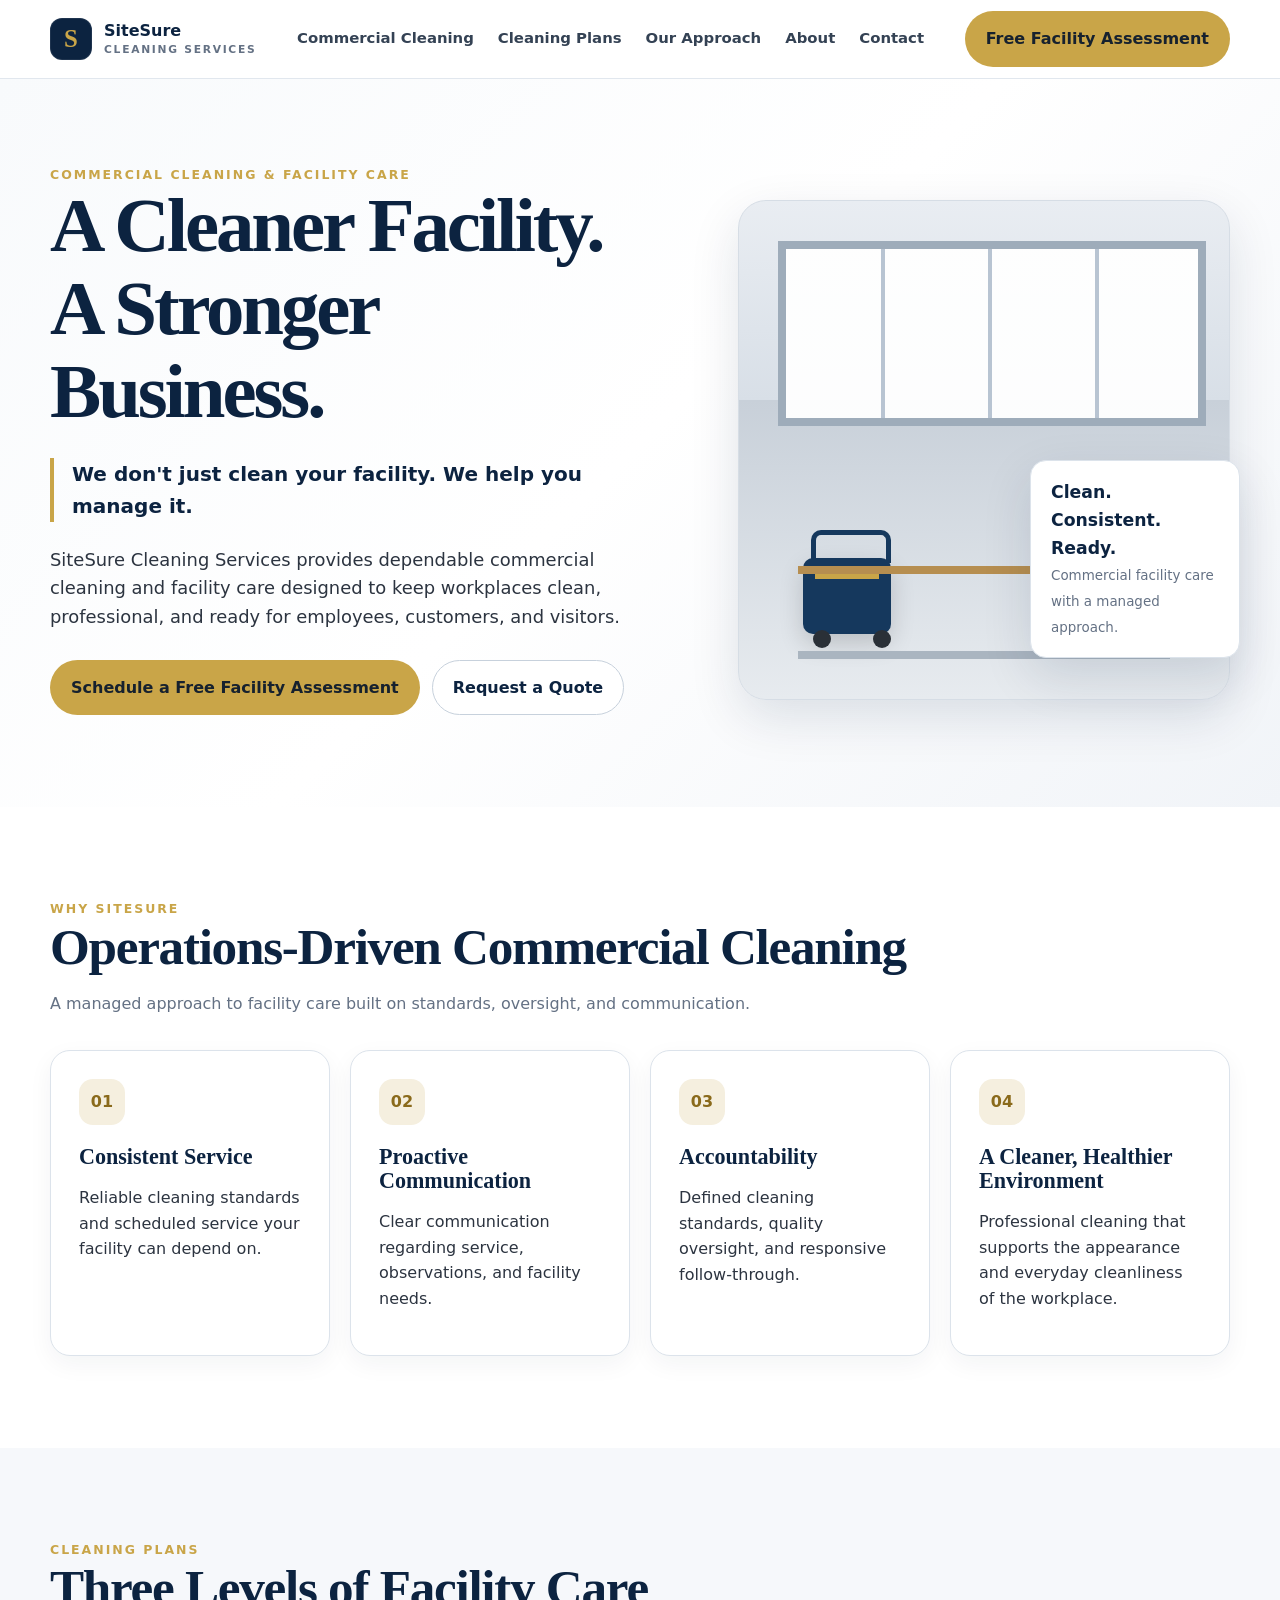
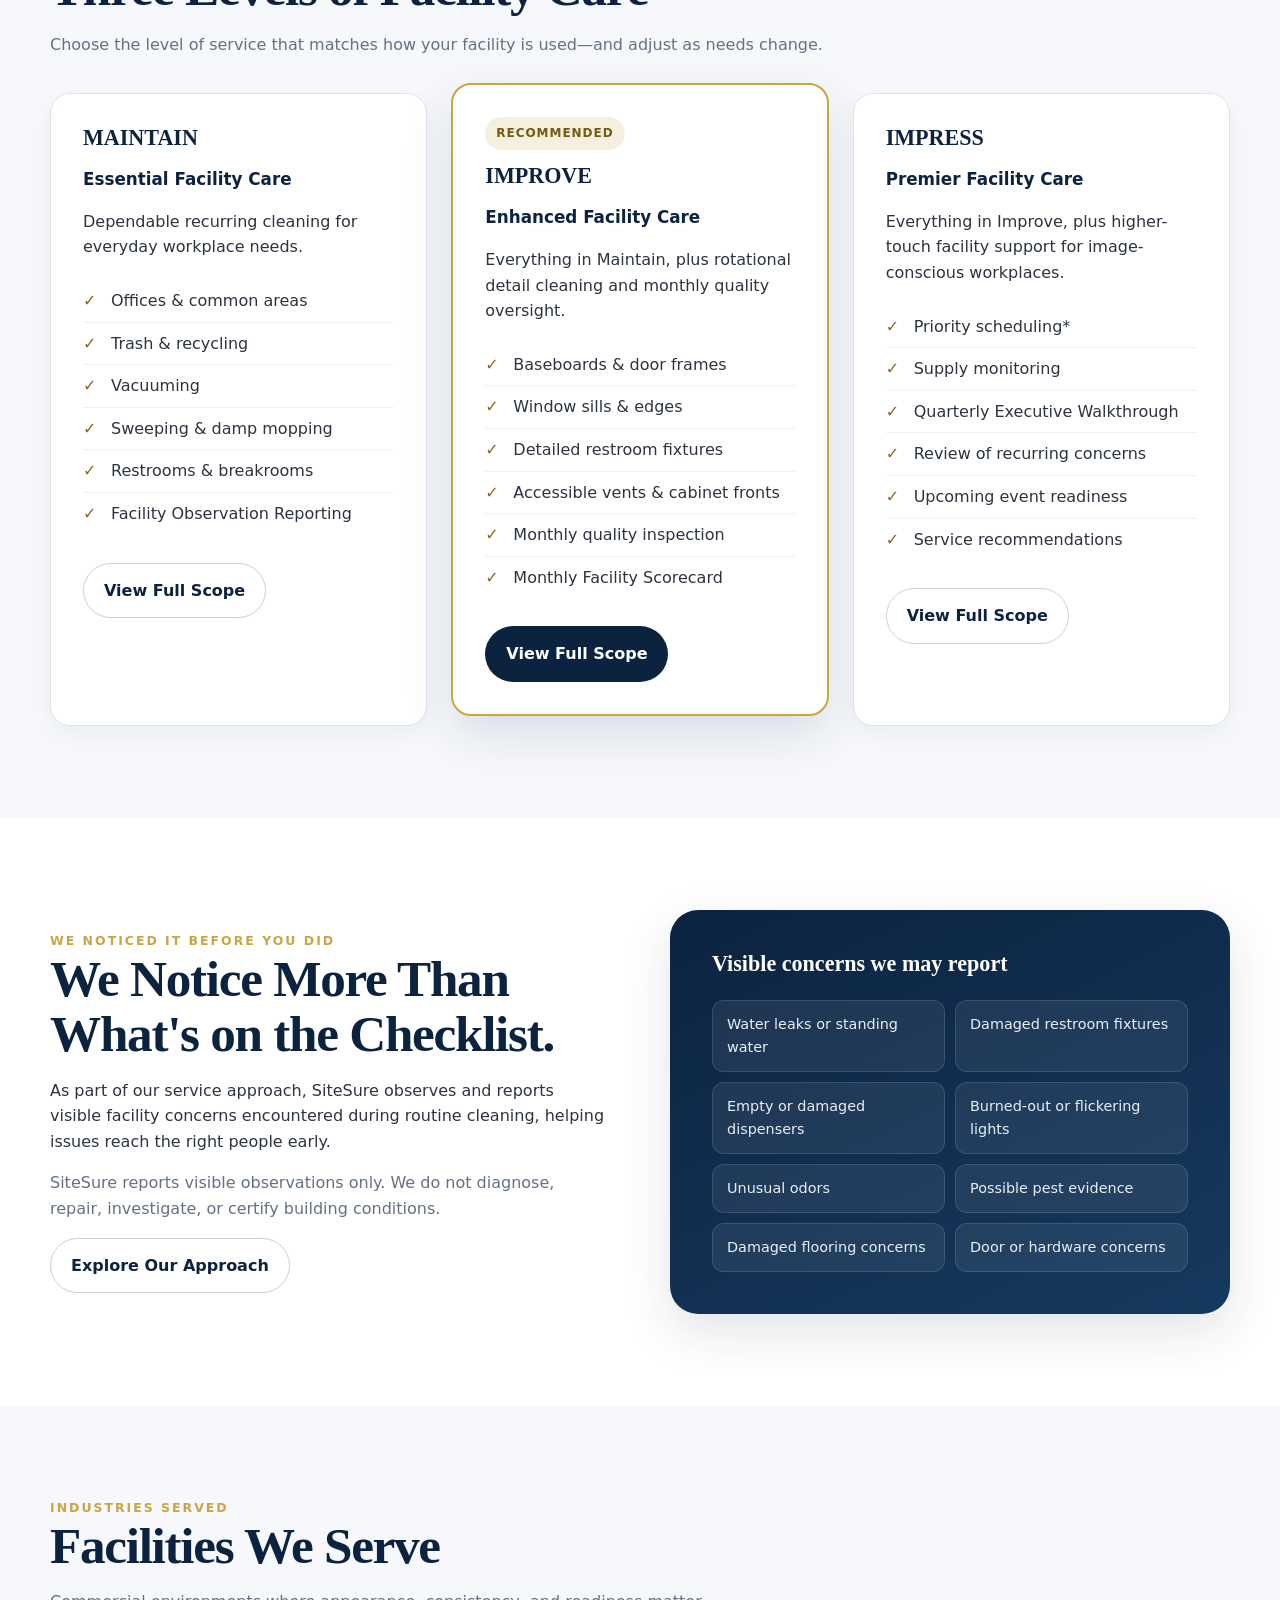
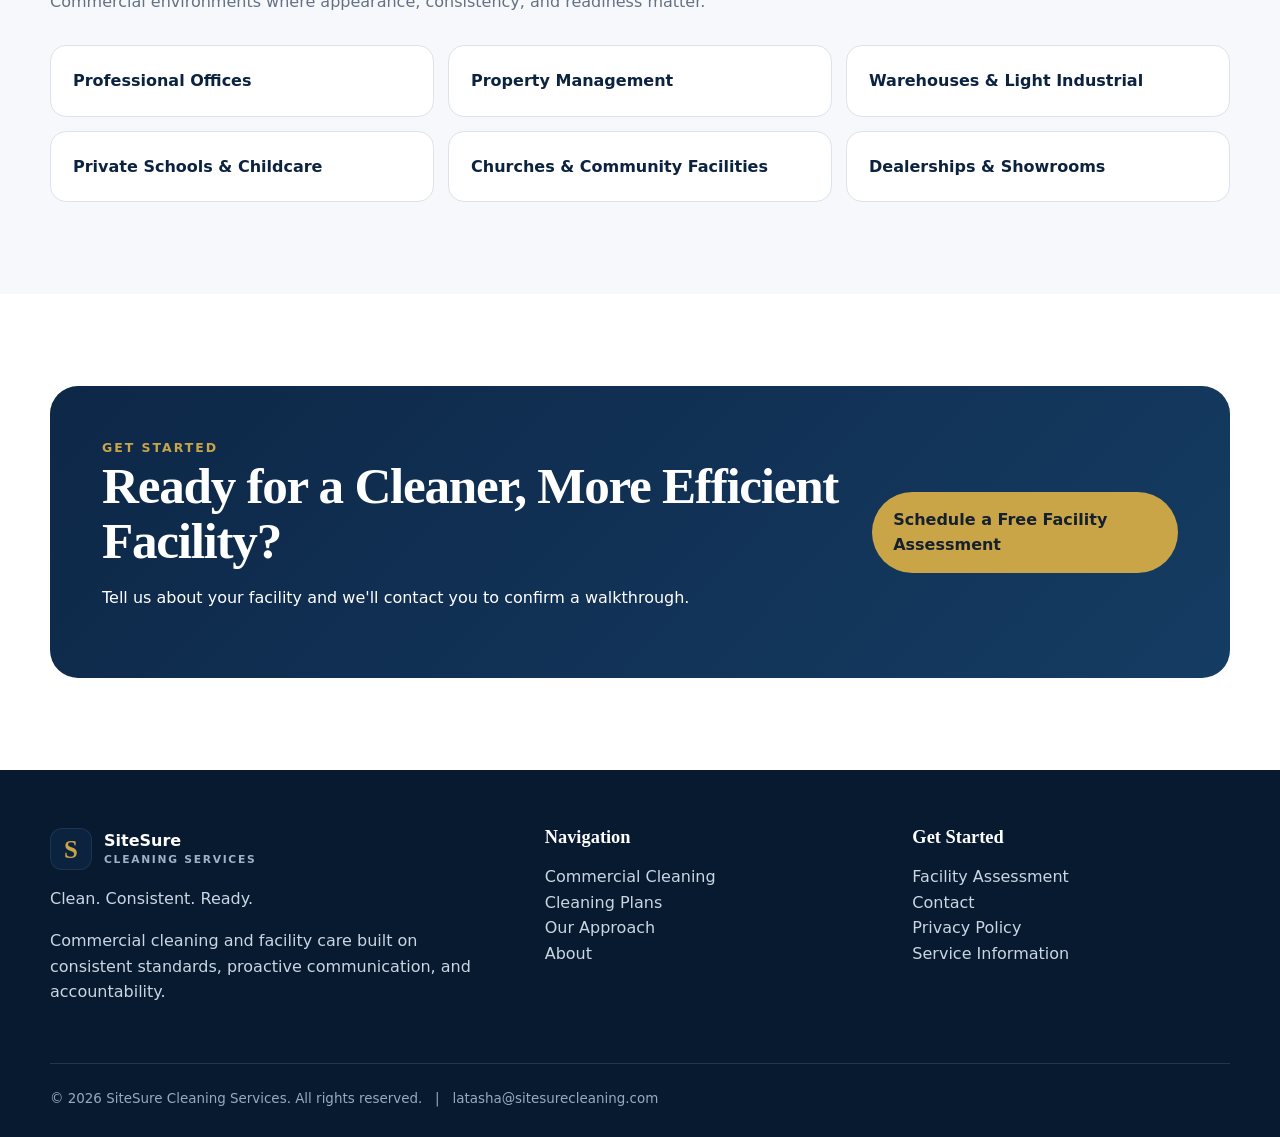
==== index.html @ b4db821f "Add files via upload" ====
<!doctype html><html lang="en"><head><meta charset="utf-8"><meta name="viewport" content="width=device-width,initial-scale=1"><title>SiteSure Cleaning Services | Commercial Cleaning & Facility Care</title><meta name="description" content="Professional commercial cleaning and facility care built on consistency, communication, accountability, and proactive observation."><link rel="stylesheet" href="assets/site.css"></head><body>
<header class="header"><div class="container nav"><a class="brand" href="index.html"><span class="brandmark">S</span><span class="brandtext">SiteSure<small>Cleaning Services</small></span></a><button class="mobile-toggle" aria-label="Open navigation" aria-expanded="false">☰</button><nav class="navlinks"><a href="commercial-cleaning.html">Commercial Cleaning</a><a href="cleaning-plans.html">Cleaning Plans</a><a href="our-approach.html">Our Approach</a><a href="about.html">About</a><a href="contact.html">Contact</a></nav><a class="btn primary" href="assessment.html">Free Facility Assessment</a></div></header>
<main><section class="hero"><div class="container"><div class="hero-copy"><div class="eyebrow">Commercial Cleaning & Facility Care</div><h1>A Cleaner Facility. A Stronger Business.</h1><div class="hero-quote">We don't just clean your facility. We help you manage it.</div><p>SiteSure Cleaning Services provides dependable commercial cleaning and facility care designed to keep workplaces clean, professional, and ready for employees, customers, and visitors.</p><div class="actions"><a class="btn primary" href="assessment.html">Schedule a Free Facility Assessment</a><a class="btn secondary" href="contact.html">Request a Quote</a></div></div><div class="hero-art" aria-label="Stylized modern commercial facility"><div class="office-card"><div class="clean-cart"><span class="body"></span><span class="wheel one"></span><span class="wheel two"></span></div><div class="plant"></div></div><div class="badge"><strong>Clean. Consistent. Ready.</strong><span>Commercial facility care with a managed approach.</span></div></div></div></section>
<section class="section"><div class="container"><div class="eyebrow">Why SiteSure</div><h2>Operations-Driven Commercial Cleaning</h2><p class="muted">A managed approach to facility care built on standards, oversight, and communication.</p><div class="grid-4" style="margin-top:34px"><div class="card"><div class="icon">01</div><h3>Consistent Service</h3><p>Reliable cleaning standards and scheduled service your facility can depend on.</p></div><div class="card"><div class="icon">02</div><h3>Proactive Communication</h3><p>Clear communication regarding service, observations, and facility needs.</p></div><div class="card"><div class="icon">03</div><h3>Accountability</h3><p>Defined cleaning standards, quality oversight, and responsive follow-through.</p></div><div class="card"><div class="icon">04</div><h3>A Cleaner, Healthier Environment</h3><p>Professional cleaning that supports the appearance and everyday cleanliness of the workplace.</p></div></div></div></section>
<section class="section soft"><div class="container"><div class="eyebrow">Cleaning Plans</div><h2>Three Levels of Facility Care</h2><p class="muted">Choose the level of service that matches how your facility is used—and adjust as needs change.</p><div class="grid-3" style="margin-top:36px"><div class="card plan"><h3>MAINTAIN</h3><div class="kicker">Essential Facility Care</div><p>Dependable recurring cleaning for everyday workplace needs.</p><ul><li>Offices & common areas</li><li>Trash & recycling</li><li>Vacuuming</li><li>Sweeping & damp mopping</li><li>Restrooms & breakrooms</li><li>Facility Observation Reporting</li></ul><div class="actions"><a class="btn secondary" href="cleaning-plans.html">View Full Scope</a></div></div><div class="card plan recommended"><span class="ribbon">Recommended</span><h3>IMPROVE</h3><div class="kicker">Enhanced Facility Care</div><p>Everything in Maintain, plus rotational detail cleaning and monthly quality oversight.</p><ul><li>Baseboards & door frames</li><li>Window sills & edges</li><li>Detailed restroom fixtures</li><li>Accessible vents & cabinet fronts</li><li>Monthly quality inspection</li><li>Monthly Facility Scorecard</li></ul><div class="actions"><a class="btn dark" href="cleaning-plans.html">View Full Scope</a></div></div><div class="card plan"><h3>IMPRESS</h3><div class="kicker">Premier Facility Care</div><p>Everything in Improve, plus higher-touch facility support for image-conscious workplaces.</p><ul><li>Priority scheduling*</li><li>Supply monitoring</li><li>Quarterly Executive Walkthrough</li><li>Review of recurring concerns</li><li>Upcoming event readiness</li><li>Service recommendations</li></ul><div class="actions"><a class="btn secondary" href="cleaning-plans.html">View Full Scope</a></div></div></div></div></section>
<section class="section"><div class="container split"><div><div class="eyebrow">We Noticed It Before You Did</div><h2>We Notice More Than What's on the Checklist.</h2><p>As part of our service approach, SiteSure observes and reports visible facility concerns encountered during routine cleaning, helping issues reach the right people early.</p><p class="muted">SiteSure reports visible observations only. We do not diagnose, repair, investigate, or certify building conditions.</p><a class="btn secondary" href="our-approach.html">Explore Our Approach</a></div><div class="notice-panel"><h3>Visible concerns we may report</h3><div class="notice-list"><div class="notice-item">Water leaks or standing water</div><div class="notice-item">Damaged restroom fixtures</div><div class="notice-item">Empty or damaged dispensers</div><div class="notice-item">Burned-out or flickering lights</div><div class="notice-item">Unusual odors</div><div class="notice-item">Possible pest evidence</div><div class="notice-item">Damaged flooring concerns</div><div class="notice-item">Door or hardware concerns</div></div></div></div></section>
<section class="section soft"><div class="container"><div class="eyebrow">Industries Served</div><h2>Facilities We Serve</h2><p class="muted">Commercial environments where appearance, consistency, and readiness matter.</p><div class="industries" style="margin-top:30px"><div class="industry">Professional Offices</div><div class="industry">Property Management</div><div class="industry">Warehouses & Light Industrial</div><div class="industry">Private Schools & Childcare</div><div class="industry">Churches & Community Facilities</div><div class="industry">Dealerships & Showrooms</div></div></div></section>
<section class="section"><div class="container"><div class="cta"><div><div class="eyebrow">Get Started</div><h2>Ready for a Cleaner, More Efficient Facility?</h2><p>Tell us about your facility and we'll contact you to confirm a walkthrough.</p></div><a class="btn primary" href="assessment.html">Schedule a Free Facility Assessment</a></div></div></section></main>
<footer class="footer"><div class="container"><div class="footer-grid"><div><a class="brand" href="index.html"><span class="brandmark">S</span><span class="brandtext" style="color:white">SiteSure<small style="color:#9fb1c5">Cleaning Services</small></span></a><p>Clean. Consistent. Ready.</p><p>Commercial cleaning and facility care built on consistent standards, proactive communication, and accountability.</p></div><div><h3>Navigation</h3><p><a href="commercial-cleaning.html">Commercial Cleaning</a><br><a href="cleaning-plans.html">Cleaning Plans</a><br><a href="our-approach.html">Our Approach</a><br><a href="about.html">About</a></p></div><div><h3>Get Started</h3><p><a href="assessment.html">Facility Assessment</a><br><a href="contact.html">Contact</a><br><a href="privacy.html">Privacy Policy</a><br><a href="terms.html">Service Information</a></p></div></div><div class="footer-bottom">© 2026 SiteSure Cleaning Services. All rights reserved. &nbsp; | &nbsp; latasha@sitesurecleaning.com</div></div></footer><script src="assets/site.js"></script></body></html>
---- assets/site.css ----
:root {
  --navy:#0c2340;
  --navy-2:#15385d;
  --charcoal:#2c3440;
  --slate:#647184;
  --gold:#c9a548;
  --gold-soft:#f5efdf;
  --cloud:#f6f8fb;
  --white:#fff;
  --border:#dce3eb;
  --shadow:0 18px 50px rgba(12,35,64,.12);
  --radius:20px;
}
*{box-sizing:border-box}html{scroll-behavior:smooth}body{margin:0;font-family:Inter,ui-sans-serif,system-ui,-apple-system,BlinkMacSystemFont,"Segoe UI",sans-serif;color:var(--charcoal);background:var(--white);line-height:1.6}a{color:inherit;text-decoration:none}img,svg{max-width:100%}button,input,select,textarea{font:inherit}.container{width:min(1180px,calc(100% - 40px));margin:auto}.eyebrow{font-size:.78rem;font-weight:800;letter-spacing:.16em;text-transform:uppercase;color:var(--gold)}h1,h2,h3{font-family:Georgia,"Times New Roman",serif;color:var(--navy);line-height:1.08;margin:0 0 16px}h1{font-size:clamp(2.7rem,6vw,5.4rem);letter-spacing:-.04em}h2{font-size:clamp(2rem,4vw,3.25rem);letter-spacing:-.025em}h3{font-size:1.38rem}.muted{color:var(--slate)}.section{padding:92px 0}.section.soft{background:var(--cloud)}.section.dark{background:var(--navy);color:#eaf0f6}.section.dark h2,.section.dark h3{color:white}.btn{display:inline-flex;align-items:center;justify-content:center;gap:10px;padding:14px 20px;border-radius:999px;font-weight:800;border:1px solid transparent;transition:.2s ease;cursor:pointer}.btn.primary{background:var(--gold);color:#16212e}.btn.primary:hover{transform:translateY(-2px);box-shadow:0 10px 22px rgba(201,165,72,.25)}.btn.secondary{border-color:#c7d1dc;background:white;color:var(--navy)}.btn.secondary:hover{border-color:var(--navy)}.btn.dark{background:var(--navy);color:white}.header{position:sticky;top:0;z-index:50;background:rgba(255,255,255,.96);backdrop-filter:blur(12px);border-bottom:1px solid rgba(220,227,235,.85)}.nav{height:78px;display:flex;align-items:center;justify-content:space-between;gap:20px}.brand{display:flex;align-items:center;gap:12px;font-weight:900;color:var(--navy)}.brandmark{width:42px;height:42px;border-radius:12px;background:var(--navy);display:grid;place-items:center;color:var(--gold);font-family:Georgia,serif;font-size:1.55rem;box-shadow:inset 0 0 0 1px rgba(255,255,255,.08)}.brandtext{line-height:1.05}.brandtext small{display:block;font-size:.67rem;text-transform:uppercase;letter-spacing:.16em;color:var(--slate);margin-top:4px}.navlinks{display:flex;align-items:center;gap:24px;font-size:.93rem;font-weight:700;color:#344254}.navlinks a:hover{color:var(--navy)}.mobile-toggle{display:none;border:0;background:transparent;font-size:1.5rem;color:var(--navy)}
.hero{position:relative;overflow:hidden;background:linear-gradient(135deg,#f8fafc 0%,#fff 50%,#f1f4f8 100%)}.hero .container{display:grid;grid-template-columns:1.05fr .95fr;gap:60px;align-items:center;padding-top:86px;padding-bottom:92px}.hero-copy p{font-size:1.12rem;max-width:690px}.hero-quote{font-size:1.25rem;font-weight:800;color:var(--navy);border-left:4px solid var(--gold);padding-left:18px;margin:24px 0}.actions{display:flex;gap:12px;flex-wrap:wrap;margin-top:28px}.hero-art{position:relative;min-height:520px}.office-card{position:absolute;inset:20px 0 0 40px;border-radius:28px;background:linear-gradient(180deg,#e9edf2 0,#d8dfe7 40%,#c8d0d9 40%,#e7ebef 100%);overflow:hidden;box-shadow:var(--shadow);border:1px solid #d6dde5}.office-card:before{content:"";position:absolute;left:8%;top:8%;width:84%;height:34%;background:linear-gradient(90deg,rgba(255,255,255,.95) 0 23%,#b8c4d2 23% 24%,rgba(255,255,255,.95) 24% 49%,#b8c4d2 49% 50%,rgba(255,255,255,.95) 50% 75%,#b8c4d2 75% 76%,rgba(255,255,255,.95) 76% 100%);border:8px solid #9eacba}.office-card:after{content:"";position:absolute;left:12%;bottom:8%;width:76%;height:8px;background:#aab5c0;box-shadow:0 -85px 0 #b68e50}.plant{position:absolute;right:10%;bottom:11%;width:62px;height:120px}.plant:before{content:"";position:absolute;bottom:0;left:14px;width:38px;height:42px;background:#7d8792;border-radius:4px 4px 14px 14px}.plant:after{content:"";position:absolute;bottom:35px;left:10px;width:48px;height:72px;background:radial-gradient(ellipse at 50% 70%,#486354 0 18%,transparent 20%),radial-gradient(ellipse at 10% 45%,#496c57 0 20%,transparent 21%),radial-gradient(ellipse at 88% 40%,#446453 0 21%,transparent 22%),radial-gradient(ellipse at 45% 15%,#52745e 0 22%,transparent 23%)}.clean-cart{position:absolute;left:13%;bottom:9%;width:94px;height:128px}.clean-cart .body{position:absolute;bottom:20px;width:88px;height:76px;border-radius:10px;background:var(--navy-2);box-shadow:0 10px 25px rgba(0,0,0,.16)}.clean-cart .body:before{content:"";position:absolute;top:-28px;left:8px;width:70px;height:28px;border:5px solid var(--navy-2);border-bottom:0;border-radius:10px 10px 0 0}.clean-cart .body:after{content:"";position:absolute;left:12px;top:14px;width:64px;height:7px;background:var(--gold)}.clean-cart .wheel{position:absolute;bottom:6px;width:18px;height:18px;border-radius:50%;background:#2a3037}.clean-cart .wheel.one{left:10px}.clean-cart .wheel.two{right:6px}.badge{position:absolute;right:-10px;bottom:42px;background:white;padding:18px 20px;border-radius:16px;box-shadow:var(--shadow);border:1px solid var(--border);max-width:210px}.badge strong{display:block;color:var(--navy);font-size:1.08rem}.badge span{font-size:.84rem;color:var(--slate)}
.grid-4{display:grid;grid-template-columns:repeat(4,1fr);gap:20px}.grid-3{display:grid;grid-template-columns:repeat(3,1fr);gap:24px}.card{background:white;border:1px solid var(--border);border-radius:var(--radius);padding:28px;box-shadow:0 8px 24px rgba(12,35,64,.05)}.icon{width:46px;height:46px;border-radius:14px;background:var(--gold-soft);display:grid;place-items:center;color:#8a6a1b;font-weight:900;margin-bottom:20px}.plan{position:relative;padding:32px}.plan.recommended{border:2px solid var(--gold);transform:translateY(-10px);box-shadow:var(--shadow)}.ribbon{display:inline-flex;background:var(--gold-soft);color:#755914;border-radius:999px;padding:7px 11px;font-size:.75rem;font-weight:900;letter-spacing:.08em;text-transform:uppercase;margin-bottom:14px}.plan ul,.checklist{padding:0;margin:20px 0 0;list-style:none}.plan li,.checklist li{padding:8px 0 8px 28px;position:relative;border-bottom:1px solid #edf1f5}.plan li:last-child,.checklist li:last-child{border-bottom:0}.plan li:before,.checklist li:before{content:"✓";position:absolute;left:0;color:#8a6a1b;font-weight:900}.split{display:grid;grid-template-columns:1fr 1fr;gap:60px;align-items:center}.notice-panel{background:linear-gradient(155deg,var(--navy),#16395f);border-radius:28px;padding:42px;color:#e9eff6;box-shadow:var(--shadow)}.notice-panel h3{color:white}.notice-list{display:grid;grid-template-columns:1fr 1fr;gap:10px;margin-top:24px}.notice-item{padding:12px 14px;background:rgba(255,255,255,.07);border:1px solid rgba(255,255,255,.12);border-radius:12px;font-size:.9rem}.industries{display:grid;grid-template-columns:repeat(3,1fr);gap:14px}.industry{padding:22px;border:1px solid var(--border);border-radius:16px;background:white;font-weight:800;color:var(--navy)}.cta{border-radius:28px;background:linear-gradient(135deg,#0d2747,#153c63);padding:52px;color:white;display:flex;align-items:center;justify-content:space-between;gap:24px}.cta h2{color:white;margin-bottom:8px}.page-hero{padding:86px 0 64px;background:linear-gradient(135deg,#f7f9fc,#fff)}.page-hero p{font-size:1.08rem;max-width:760px}.form-wrap{display:grid;grid-template-columns:.75fr 1.25fr;gap:36px;align-items:start}.form-card{background:white;border:1px solid var(--border);border-radius:24px;padding:32px;box-shadow:var(--shadow)}.form-grid{display:grid;grid-template-columns:1fr 1fr;gap:18px}.field{display:flex;flex-direction:column;gap:7px}.field.full{grid-column:1/-1}.field label{font-size:.86rem;font-weight:800;color:var(--navy)}.field input,.field select,.field textarea{width:100%;border:1px solid #cbd5df;background:white;border-radius:11px;padding:12px 13px;outline:none}.field input:focus,.field select:focus,.field textarea:focus{border-color:var(--navy);box-shadow:0 0 0 3px rgba(12,35,64,.08)}.field textarea{min-height:120px;resize:vertical}.consent{display:flex;align-items:flex-start;gap:10px;font-size:.88rem;color:var(--slate);margin-top:4px}.consent input{margin-top:5px}.form-status{display:none;margin-top:18px;padding:16px;border-radius:12px}.form-status.success{display:block;background:#eef8f2;border:1px solid #b9dfc7;color:#28553a}.form-status.error{display:block;background:#fff3f3;border:1px solid #efc1c1;color:#7a2f2f}.info-stack{display:grid;gap:18px}.info-box{padding:24px;border-radius:18px;background:var(--cloud);border:1px solid var(--border)}.steps{counter-reset:step;display:grid;gap:14px}.step{position:relative;padding:22px 22px 22px 70px;border:1px solid var(--border);border-radius:16px;background:white}.step:before{counter-increment:step;content:counter(step);position:absolute;left:20px;top:20px;width:34px;height:34px;border-radius:50%;display:grid;place-items:center;background:var(--gold-soft);color:#795c16;font-weight:900}.footer{background:#071a30;color:#cbd6e2;padding:58px 0 28px}.footer h3{color:white;font-size:1.15rem}.footer-grid{display:grid;grid-template-columns:1.4fr 1fr 1fr;gap:50px}.footer a{color:#cbd6e2}.footer a:hover{color:white}.footer-bottom{margin-top:42px;padding-top:24px;border-top:1px solid rgba(255,255,255,.12);font-size:.84rem;color:#98aabc}.legal{max-width:860px}.legal h2{font-size:1.5rem;margin-top:34px}.legal p,.legal li{color:#505d6c}.kicker{font-size:1.05rem;font-weight:800;color:var(--navy)}
@media(max-width:980px){.navlinks{position:absolute;top:78px;left:0;right:0;background:white;display:none;flex-direction:column;align-items:flex-start;padding:22px 24px;border-bottom:1px solid var(--border)}.navlinks.open{display:flex}.mobile-toggle{display:block}.nav .btn.primary{display:none}.hero .container,.split,.form-wrap{grid-template-columns:1fr}.hero-art{min-height:440px}.office-card{inset:10px 30px 0}.grid-4{grid-template-columns:repeat(2,1fr)}.grid-3{grid-template-columns:1fr}.plan.recommended{transform:none}.industries{grid-template-columns:repeat(2,1fr)}.footer-grid{grid-template-columns:1fr 1fr}.footer-grid>div:first-child{grid-column:1/-1}}
@media(max-width:640px){.container{width:min(100% - 28px,1180px)}.section{padding:68px 0}.hero .container{padding-top:58px;padding-bottom:64px}.hero-art{min-height:350px}.office-card{inset:0}.badge{right:8px;bottom:18px}.grid-4{grid-template-columns:1fr}.industries{grid-template-columns:1fr}.notice-list{grid-template-columns:1fr}.cta{padding:34px;align-items:flex-start;flex-direction:column}.form-grid{grid-template-columns:1fr}.field.full{grid-column:auto}.footer-grid{grid-template-columns:1fr}.footer-grid>div:first-child{grid-column:auto}.nav{height:70px}.navlinks{top:70px}.brandtext{font-size:.92rem}}
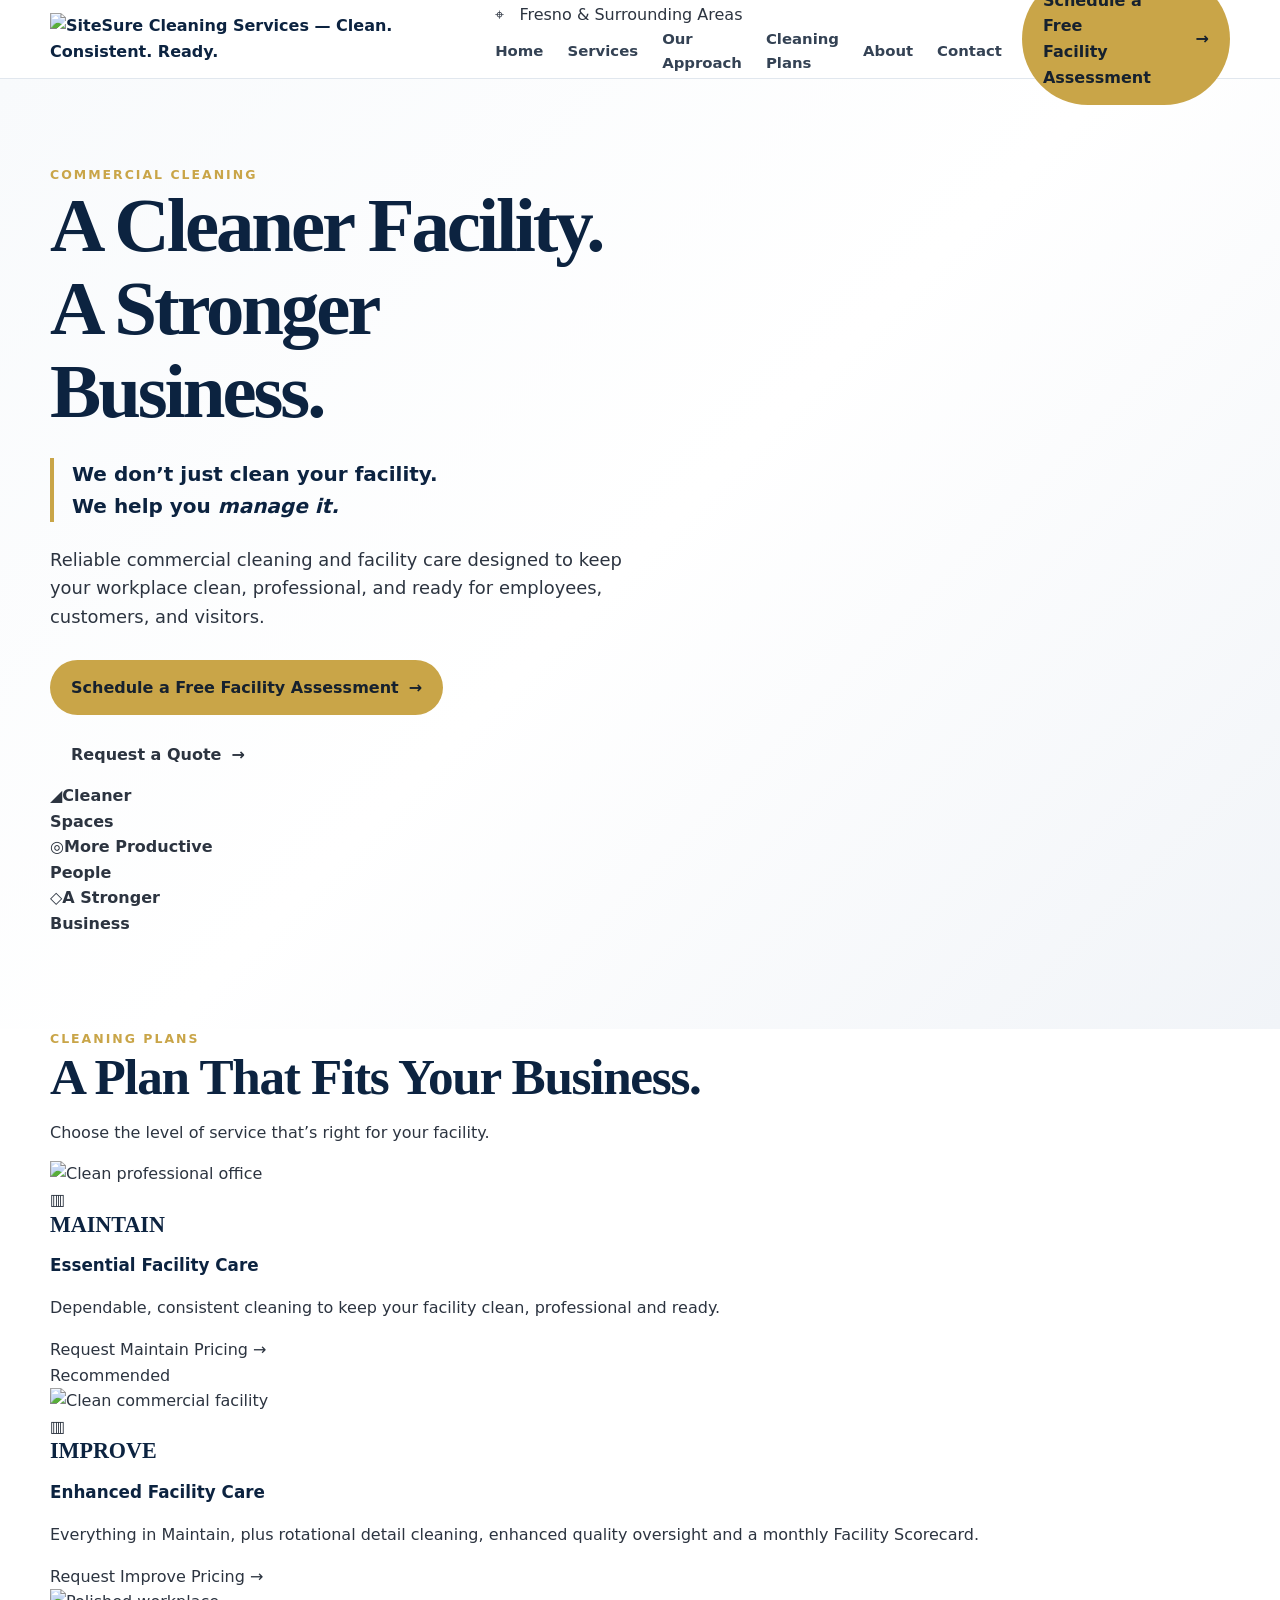
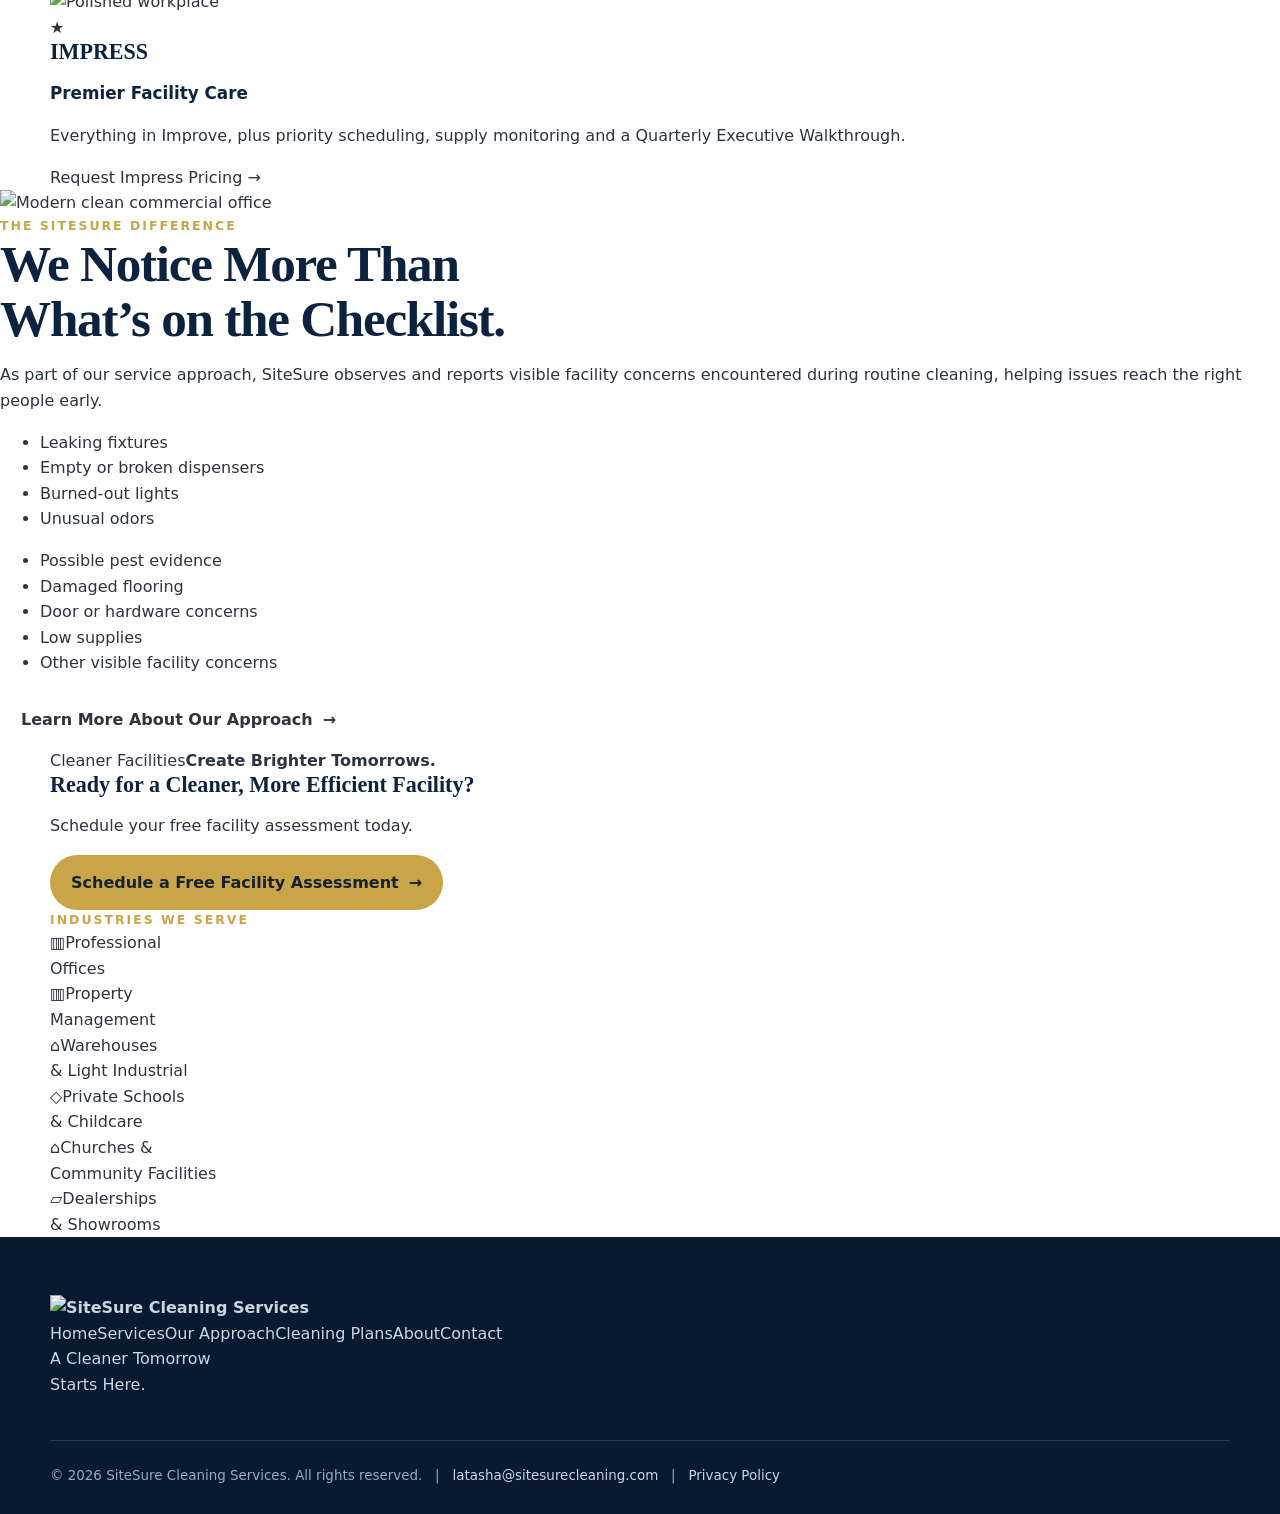
==== commit 1e05fc69: "Add files via upload" ====
--- a/index.html
+++ b/index.html
@@ -1,9 +1,12 @@
-<!doctype html><html lang="en"><head><meta charset="utf-8"><meta name="viewport" content="width=device-width,initial-scale=1"><title>SiteSure Cleaning Services | Commercial Cleaning & Facility Care</title><meta name="description" content="Professional commercial cleaning and facility care built on consistency, communication, accountability, and proactive observation."><link rel="stylesheet" href="assets/site.css"></head><body>
-<header class="header"><div class="container nav"><a class="brand" href="index.html"><span class="brandmark">S</span><span class="brandtext">SiteSure<small>Cleaning Services</small></span></a><button class="mobile-toggle" aria-label="Open navigation" aria-expanded="false">☰</button><nav class="navlinks"><a href="commercial-cleaning.html">Commercial Cleaning</a><a href="cleaning-plans.html">Cleaning Plans</a><a href="our-approach.html">Our Approach</a><a href="about.html">About</a><a href="contact.html">Contact</a></nav><a class="btn primary" href="assessment.html">Free Facility Assessment</a></div></header>
-<main><section class="hero"><div class="container"><div class="hero-copy"><div class="eyebrow">Commercial Cleaning & Facility Care</div><h1>A Cleaner Facility. A Stronger Business.</h1><div class="hero-quote">We don't just clean your facility. We help you manage it.</div><p>SiteSure Cleaning Services provides dependable commercial cleaning and facility care designed to keep workplaces clean, professional, and ready for employees, customers, and visitors.</p><div class="actions"><a class="btn primary" href="assessment.html">Schedule a Free Facility Assessment</a><a class="btn secondary" href="contact.html">Request a Quote</a></div></div><div class="hero-art" aria-label="Stylized modern commercial facility"><div class="office-card"><div class="clean-cart"><span class="body"></span><span class="wheel one"></span><span class="wheel two"></span></div><div class="plant"></div></div><div class="badge"><strong>Clean. Consistent. Ready.</strong><span>Commercial facility care with a managed approach.</span></div></div></div></section>
-<section class="section"><div class="container"><div class="eyebrow">Why SiteSure</div><h2>Operations-Driven Commercial Cleaning</h2><p class="muted">A managed approach to facility care built on standards, oversight, and communication.</p><div class="grid-4" style="margin-top:34px"><div class="card"><div class="icon">01</div><h3>Consistent Service</h3><p>Reliable cleaning standards and scheduled service your facility can depend on.</p></div><div class="card"><div class="icon">02</div><h3>Proactive Communication</h3><p>Clear communication regarding service, observations, and facility needs.</p></div><div class="card"><div class="icon">03</div><h3>Accountability</h3><p>Defined cleaning standards, quality oversight, and responsive follow-through.</p></div><div class="card"><div class="icon">04</div><h3>A Cleaner, Healthier Environment</h3><p>Professional cleaning that supports the appearance and everyday cleanliness of the workplace.</p></div></div></div></section>
-<section class="section soft"><div class="container"><div class="eyebrow">Cleaning Plans</div><h2>Three Levels of Facility Care</h2><p class="muted">Choose the level of service that matches how your facility is used—and adjust as needs change.</p><div class="grid-3" style="margin-top:36px"><div class="card plan"><h3>MAINTAIN</h3><div class="kicker">Essential Facility Care</div><p>Dependable recurring cleaning for everyday workplace needs.</p><ul><li>Offices & common areas</li><li>Trash & recycling</li><li>Vacuuming</li><li>Sweeping & damp mopping</li><li>Restrooms & breakrooms</li><li>Facility Observation Reporting</li></ul><div class="actions"><a class="btn secondary" href="cleaning-plans.html">View Full Scope</a></div></div><div class="card plan recommended"><span class="ribbon">Recommended</span><h3>IMPROVE</h3><div class="kicker">Enhanced Facility Care</div><p>Everything in Maintain, plus rotational detail cleaning and monthly quality oversight.</p><ul><li>Baseboards & door frames</li><li>Window sills & edges</li><li>Detailed restroom fixtures</li><li>Accessible vents & cabinet fronts</li><li>Monthly quality inspection</li><li>Monthly Facility Scorecard</li></ul><div class="actions"><a class="btn dark" href="cleaning-plans.html">View Full Scope</a></div></div><div class="card plan"><h3>IMPRESS</h3><div class="kicker">Premier Facility Care</div><p>Everything in Improve, plus higher-touch facility support for image-conscious workplaces.</p><ul><li>Priority scheduling*</li><li>Supply monitoring</li><li>Quarterly Executive Walkthrough</li><li>Review of recurring concerns</li><li>Upcoming event readiness</li><li>Service recommendations</li></ul><div class="actions"><a class="btn secondary" href="cleaning-plans.html">View Full Scope</a></div></div></div></div></section>
-<section class="section"><div class="container split"><div><div class="eyebrow">We Noticed It Before You Did</div><h2>We Notice More Than What's on the Checklist.</h2><p>As part of our service approach, SiteSure observes and reports visible facility concerns encountered during routine cleaning, helping issues reach the right people early.</p><p class="muted">SiteSure reports visible observations only. We do not diagnose, repair, investigate, or certify building conditions.</p><a class="btn secondary" href="our-approach.html">Explore Our Approach</a></div><div class="notice-panel"><h3>Visible concerns we may report</h3><div class="notice-list"><div class="notice-item">Water leaks or standing water</div><div class="notice-item">Damaged restroom fixtures</div><div class="notice-item">Empty or damaged dispensers</div><div class="notice-item">Burned-out or flickering lights</div><div class="notice-item">Unusual odors</div><div class="notice-item">Possible pest evidence</div><div class="notice-item">Damaged flooring concerns</div><div class="notice-item">Door or hardware concerns</div></div></div></div></section>
-<section class="section soft"><div class="container"><div class="eyebrow">Industries Served</div><h2>Facilities We Serve</h2><p class="muted">Commercial environments where appearance, consistency, and readiness matter.</p><div class="industries" style="margin-top:30px"><div class="industry">Professional Offices</div><div class="industry">Property Management</div><div class="industry">Warehouses & Light Industrial</div><div class="industry">Private Schools & Childcare</div><div class="industry">Churches & Community Facilities</div><div class="industry">Dealerships & Showrooms</div></div></div></section>
-<section class="section"><div class="container"><div class="cta"><div><div class="eyebrow">Get Started</div><h2>Ready for a Cleaner, More Efficient Facility?</h2><p>Tell us about your facility and we'll contact you to confirm a walkthrough.</p></div><a class="btn primary" href="assessment.html">Schedule a Free Facility Assessment</a></div></div></section></main>
-<footer class="footer"><div class="container"><div class="footer-grid"><div><a class="brand" href="index.html"><span class="brandmark">S</span><span class="brandtext" style="color:white">SiteSure<small style="color:#9fb1c5">Cleaning Services</small></span></a><p>Clean. Consistent. Ready.</p><p>Commercial cleaning and facility care built on consistent standards, proactive communication, and accountability.</p></div><div><h3>Navigation</h3><p><a href="commercial-cleaning.html">Commercial Cleaning</a><br><a href="cleaning-plans.html">Cleaning Plans</a><br><a href="our-approach.html">Our Approach</a><br><a href="about.html">About</a></p></div><div><h3>Get Started</h3><p><a href="assessment.html">Facility Assessment</a><br><a href="contact.html">Contact</a><br><a href="privacy.html">Privacy Policy</a><br><a href="terms.html">Service Information</a></p></div></div><div class="footer-bottom">© 2026 SiteSure Cleaning Services. All rights reserved. &nbsp; | &nbsp; latasha@sitesurecleaning.com</div></div></footer><script src="assets/site.js"></script></body></html>
+<!doctype html>
+<html lang="en"><head><meta charset="utf-8"><meta name="viewport" content="width=device-width,initial-scale=1"><title>SiteSure Cleaning Services | Commercial Cleaning & Facility Care</title><meta name="description" content="Professional commercial cleaning and facility care built on consistency, communication, accountability, and proactive observation."><link rel="stylesheet" href="assets/site.css"></head>
+<body>
+<header class="header home-header"><div class="container nav"><a class="brand brand-image" href="index.html" aria-label="SiteSure Cleaning Services home"><img src="assets/sitesure-logo.jpg" alt="SiteSure Cleaning Services — Clean. Consistent. Ready."></a><button class="mobile-toggle" aria-label="Open navigation" aria-expanded="false">☰</button><div class="nav-right"><div class="service-area">⌖ &nbsp; Fresno &amp; Surrounding Areas</div><nav class="navlinks"><a class="active" href="index.html">Home</a><a href="commercial-cleaning.html">Services</a><a href="our-approach.html">Our Approach</a><a href="cleaning-plans.html">Cleaning Plans</a><a href="about.html">About</a><a href="contact.html">Contact</a></nav></div><a class="btn primary nav-cta" href="assessment.html">Schedule a Free<br>Facility Assessment <span>→</span></a></div></header>
+<main>
+<section class="hero visual-hero"><div class="hero-photo" aria-hidden="true"></div><div class="hero-shade" aria-hidden="true"></div><div class="container hero-inner"><div class="hero-copy"><div class="eyebrow hero-eyebrow">Commercial Cleaning</div><h1><span class="serif-line">A Cleaner Facility.</span><br><span class="script-line">A Stronger Business.</span></h1><div class="hero-quote">We don’t just clean your facility.<br>We help you <em>manage it.</em></div><p>Reliable commercial cleaning and facility care designed to keep your workplace clean, professional, and ready for employees, customers, and visitors.</p><div class="actions"><a class="btn primary" href="assessment.html">Schedule a Free Facility Assessment <b>→</b></a><a class="btn ghost" href="contact.html">Request a Quote <b>→</b></a></div><div class="hero-benefits"><div><span>◢</span><b>Cleaner<br>Spaces</b></div><div><span>◎</span><b>More Productive<br>People</b></div><div><span>◇</span><b>A Stronger<br>Business</b></div></div></div></div></section>
+<section class="plans-showcase"><div class="container"><div class="section-heading centered"><div class="eyebrow">Cleaning Plans</div><h2>A Plan That Fits Your Business.</h2><p>Choose the level of service that’s right for your facility.</p></div><div class="plan-grid"><article class="plan-card"><div class="plan-photo"><img src="assets/difference-office.jpg" alt="Clean professional office"></div><div class="plan-symbol">▥</div><h3>MAINTAIN</h3><div class="kicker">Essential Facility Care</div><p>Dependable, consistent cleaning to keep your facility clean, professional and ready.</p><a class="plan-link" href="cleaning-plans.html">Request Maintain Pricing <span>→</span></a></article><article class="plan-card featured"><span class="mini-badge">Recommended</span><div class="plan-photo"><img src="assets/difference-office.jpg" alt="Clean commercial facility"></div><div class="plan-symbol">▥</div><h3>IMPROVE</h3><div class="kicker">Enhanced Facility Care</div><p>Everything in Maintain, plus rotational detail cleaning, enhanced quality oversight and a monthly Facility Scorecard.</p><a class="plan-link" href="cleaning-plans.html">Request Improve Pricing <span>→</span></a></article><article class="plan-card"><div class="plan-photo"><img src="assets/difference-office.jpg" alt="Polished workplace"></div><div class="plan-symbol">★</div><h3>IMPRESS</h3><div class="kicker">Premier Facility Care</div><p>Everything in Improve, plus priority scheduling, supply monitoring and a Quarterly Executive Walkthrough.</p><a class="plan-link" href="cleaning-plans.html">Request Impress Pricing <span>→</span></a></article></div></div></section>
+<section class="difference-section"><div class="difference-photo"><img src="assets/difference-premium.png" alt="Modern clean commercial office"></div><div class="difference-copy"><div class="eyebrow">The SiteSure Difference</div><h2>We Notice More Than<br>What’s on the Checklist.</h2><p>As part of our service approach, SiteSure observes and reports visible facility concerns encountered during routine cleaning, helping issues reach the right people early.</p><div class="check-columns"><ul><li>Leaking fixtures</li><li>Empty or broken dispensers</li><li>Burned-out lights</li><li>Unusual odors</li></ul><ul><li>Possible pest evidence</li><li>Damaged flooring</li><li>Door or hardware concerns</li><li>Low supplies</li><li>Other visible facility concerns</li></ul></div><a class="btn outline-gold" href="our-approach.html">Learn More About Our Approach <b>→</b></a></div></section>
+<section class="signature-bar"><div class="container signature-inner"><div class="signature-copy"><span>Cleaner Facilities</span><strong>Create Brighter Tomorrows.</strong></div><div class="signature-divider"></div><div><h3>Ready for a Cleaner, More Efficient Facility?</h3><p>Schedule your free facility assessment today.</p></div><a class="btn primary" href="assessment.html">Schedule a Free Facility Assessment <b>→</b></a></div></section>
+<section class="industries-section"><div class="container"><div class="eyebrow centered-text">Industries We Serve</div><div class="industry-row"><div><span>▥</span>Professional<br>Offices</div><div><span>▥</span>Property<br>Management</div><div><span>⌂</span>Warehouses<br>&amp; Light Industrial</div><div><span>◇</span>Private Schools<br>&amp; Childcare</div><div><span>⌂</span>Churches &amp;<br>Community Facilities</div><div><span>▱</span>Dealerships<br>&amp; Showrooms</div></div></div></section>
+</main>
+<footer class="footer"><div class="container"><div class="footer-top"><a class="brand brand-image footer-logo" href="index.html"><img src="assets/sitesure-logo.jpg" alt="SiteSure Cleaning Services"></a><nav class="footer-nav"><a href="index.html">Home</a><a href="commercial-cleaning.html">Services</a><a href="our-approach.html">Our Approach</a><a href="cleaning-plans.html">Cleaning Plans</a><a href="about.html">About</a><a href="contact.html">Contact</a></nav><div class="footer-signature">A Cleaner Tomorrow<br>Starts Here.</div></div><div class="footer-bottom">© 2026 SiteSure Cleaning Services. All rights reserved. &nbsp; | &nbsp; <a href="mailto:latasha@sitesurecleaning.com">latasha@sitesurecleaning.com</a> &nbsp; | &nbsp; <a href="privacy.html">Privacy Policy</a></div></div></footer><script src="assets/site.js"></script></body></html>
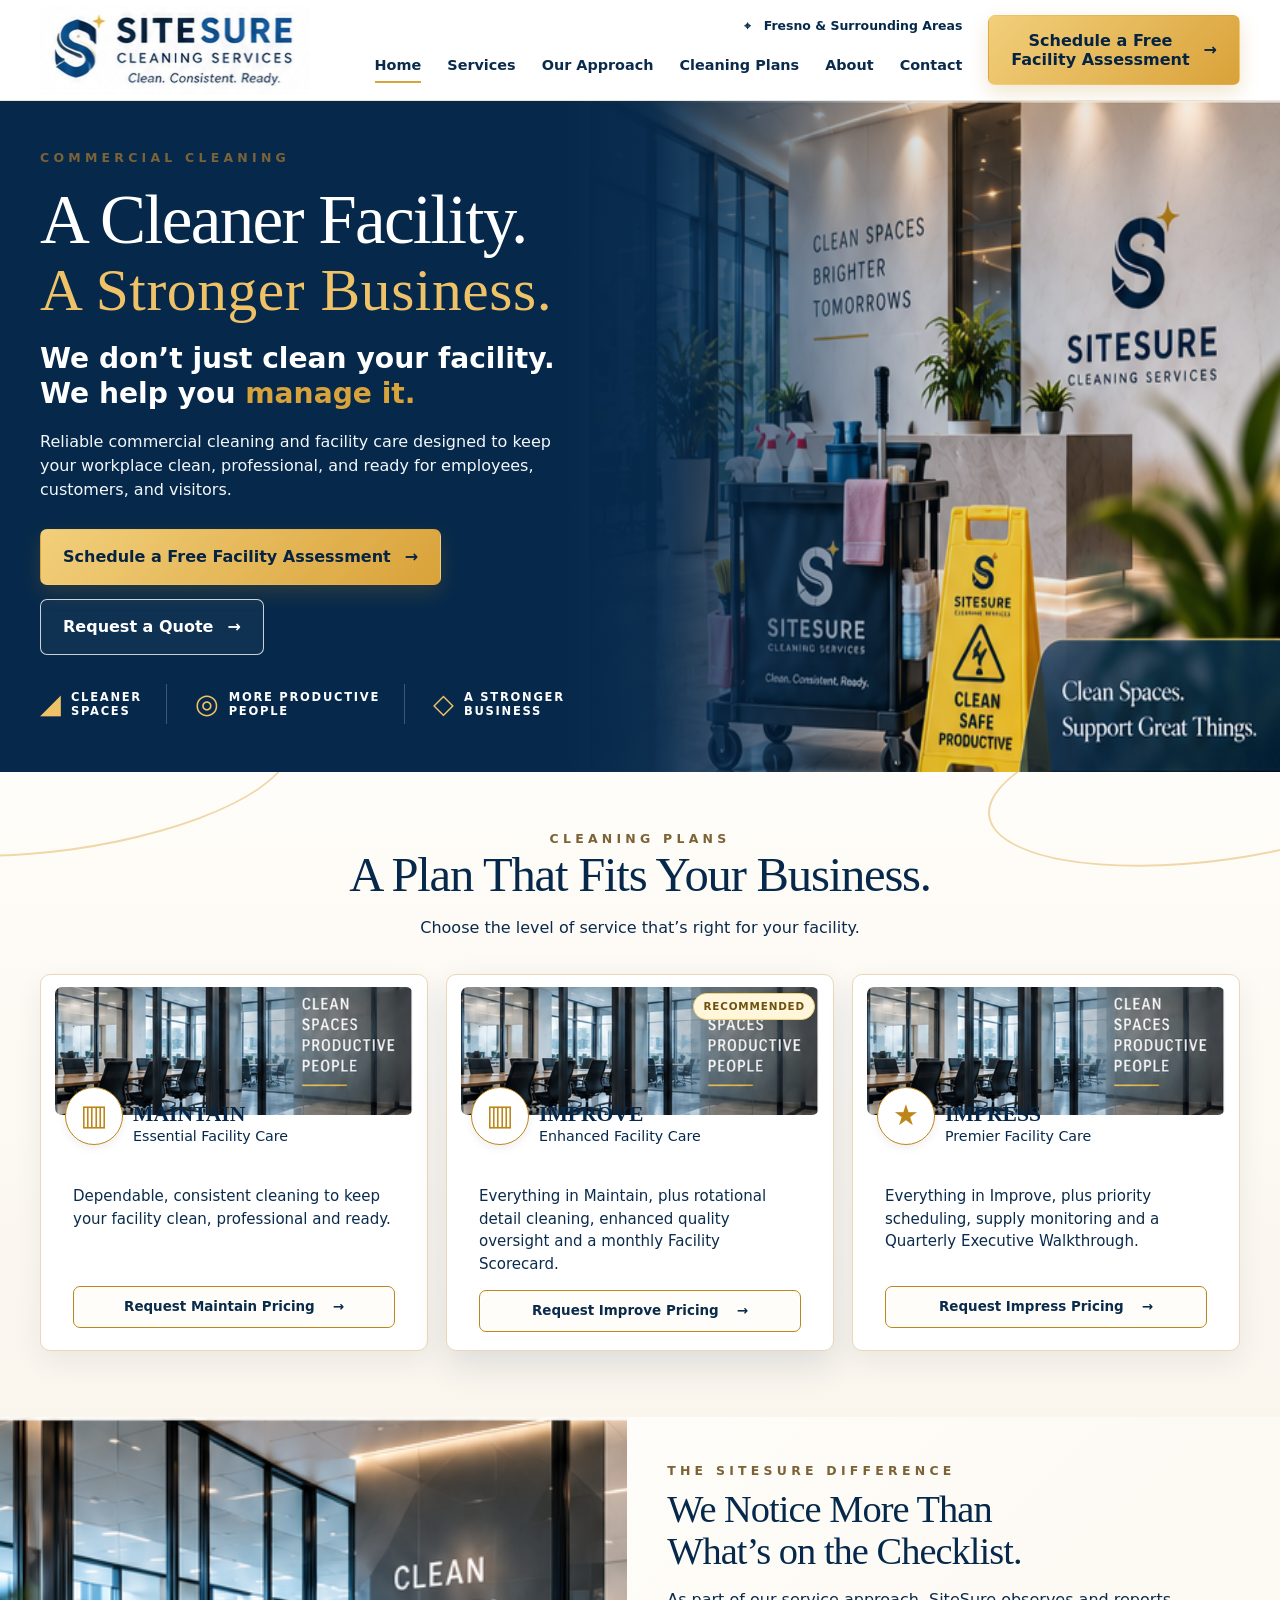
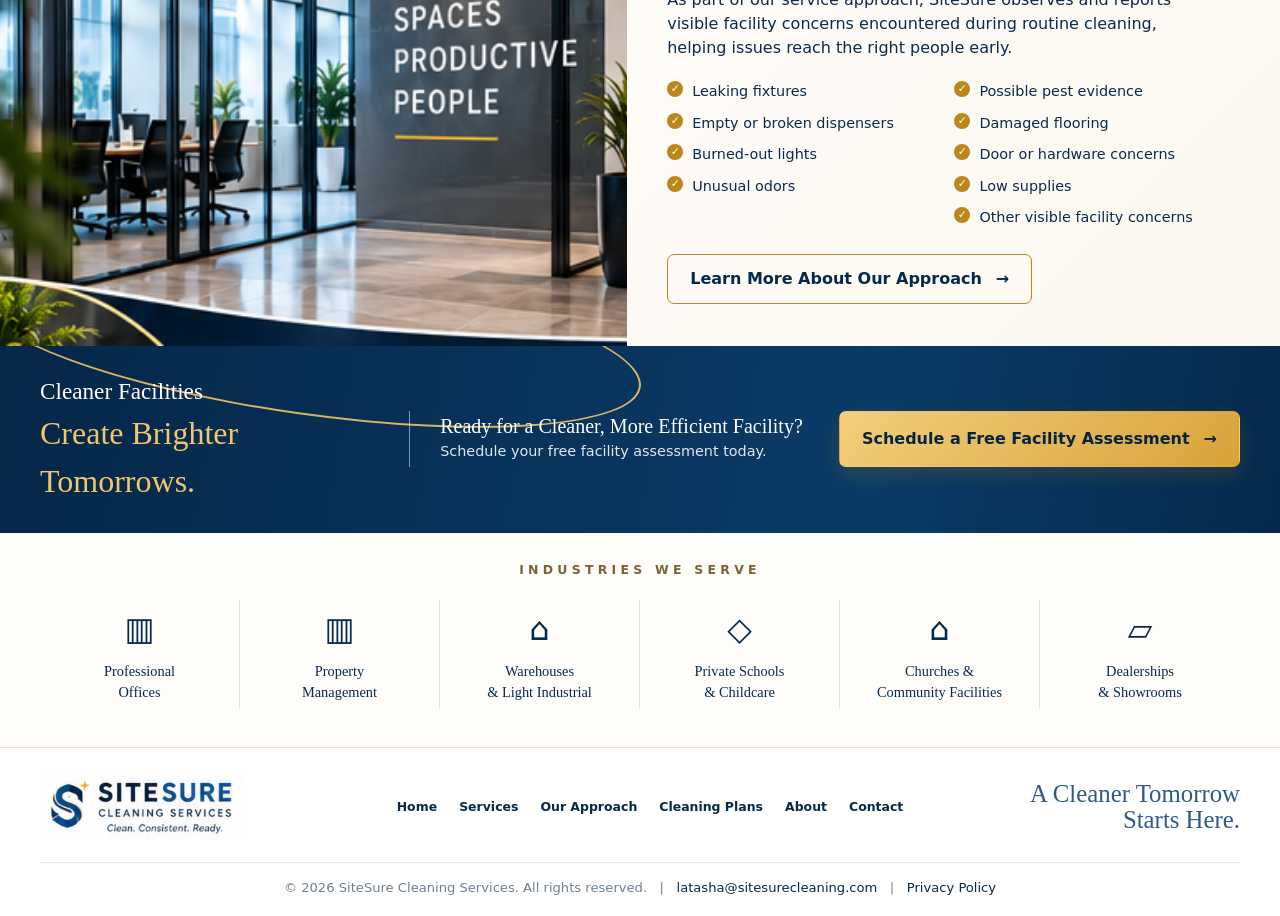
==== commit de9a1711: "Force fresh assets for Edge" ====
--- a/index.html
+++ b/index.html
@@ -1,5 +1,5 @@
 <!doctype html>
-<html lang="en"><head><meta charset="utf-8"><meta name="viewport" content="width=device-width,initial-scale=1"><title>SiteSure Cleaning Services | Commercial Cleaning & Facility Care</title><meta name="description" content="Professional commercial cleaning and facility care built on consistency, communication, accountability, and proactive observation."><link rel="stylesheet" href="assets/site.css"></head>
+<html lang="en"><head><meta charset="utf-8"><meta name="viewport" content="width=device-width,initial-scale=1"><title>SiteSure Cleaning Services | Commercial Cleaning & Facility Care</title><meta name="description" content="Professional commercial cleaning and facility care built on consistency, communication, accountability, and proactive observation."><link rel="stylesheet" href="assets/site.css?v=20260910-2"></head>
 <body>
 <header class="header home-header"><div class="container nav"><a class="brand brand-image" href="index.html" aria-label="SiteSure Cleaning Services home"><img src="assets/sitesure-logo.jpg" alt="SiteSure Cleaning Services — Clean. Consistent. Ready."></a><button class="mobile-toggle" aria-label="Open navigation" aria-expanded="false">☰</button><div class="nav-right"><div class="service-area">⌖ &nbsp; Fresno &amp; Surrounding Areas</div><nav class="navlinks"><a class="active" href="index.html">Home</a><a href="commercial-cleaning.html">Services</a><a href="our-approach.html">Our Approach</a><a href="cleaning-plans.html">Cleaning Plans</a><a href="about.html">About</a><a href="contact.html">Contact</a></nav></div><a class="btn primary nav-cta" href="assessment.html">Schedule a Free<br>Facility Assessment <span>→</span></a></div></header>
 <main>
@@ -9,4 +9,4 @@
 <section class="signature-bar"><div class="container signature-inner"><div class="signature-copy"><span>Cleaner Facilities</span><strong>Create Brighter Tomorrows.</strong></div><div class="signature-divider"></div><div><h3>Ready for a Cleaner, More Efficient Facility?</h3><p>Schedule your free facility assessment today.</p></div><a class="btn primary" href="assessment.html">Schedule a Free Facility Assessment <b>→</b></a></div></section>
 <section class="industries-section"><div class="container"><div class="eyebrow centered-text">Industries We Serve</div><div class="industry-row"><div><span>▥</span>Professional<br>Offices</div><div><span>▥</span>Property<br>Management</div><div><span>⌂</span>Warehouses<br>&amp; Light Industrial</div><div><span>◇</span>Private Schools<br>&amp; Childcare</div><div><span>⌂</span>Churches &amp;<br>Community Facilities</div><div><span>▱</span>Dealerships<br>&amp; Showrooms</div></div></div></section>
 </main>
-<footer class="footer"><div class="container"><div class="footer-top"><a class="brand brand-image footer-logo" href="index.html"><img src="assets/sitesure-logo.jpg" alt="SiteSure Cleaning Services"></a><nav class="footer-nav"><a href="index.html">Home</a><a href="commercial-cleaning.html">Services</a><a href="our-approach.html">Our Approach</a><a href="cleaning-plans.html">Cleaning Plans</a><a href="about.html">About</a><a href="contact.html">Contact</a></nav><div class="footer-signature">A Cleaner Tomorrow<br>Starts Here.</div></div><div class="footer-bottom">© 2026 SiteSure Cleaning Services. All rights reserved. &nbsp; | &nbsp; <a href="mailto:latasha@sitesurecleaning.com">latasha@sitesurecleaning.com</a> &nbsp; | &nbsp; <a href="privacy.html">Privacy Policy</a></div></div></footer><script src="assets/site.js"></script></body></html>
+<footer class="footer"><div class="container"><div class="footer-top"><a class="brand brand-image footer-logo" href="index.html"><img src="assets/sitesure-logo.jpg" alt="SiteSure Cleaning Services"></a><nav class="footer-nav"><a href="index.html">Home</a><a href="commercial-cleaning.html">Services</a><a href="our-approach.html">Our Approach</a><a href="cleaning-plans.html">Cleaning Plans</a><a href="about.html">About</a><a href="contact.html">Contact</a></nav><div class="footer-signature">A Cleaner Tomorrow<br>Starts Here.</div></div><div class="footer-bottom">© 2026 SiteSure Cleaning Services. All rights reserved. &nbsp; | &nbsp; <a href="mailto:latasha@sitesurecleaning.com">latasha@sitesurecleaning.com</a> &nbsp; | &nbsp; <a href="privacy.html">Privacy Policy</a></div></div></footer><script src="assets/site.js?v=20260910-2"></script></body></html>
--- a/assets/site.css
+++ b/assets/site.css
@@ -1,18 +1,28 @@
-:root {
-  --navy:#0c2340;
-  --navy-2:#15385d;
-  --charcoal:#2c3440;
-  --slate:#647184;
-  --gold:#c9a548;
-  --gold-soft:#f5efdf;
-  --cloud:#f6f8fb;
-  --white:#fff;
-  --border:#dce3eb;
-  --shadow:0 18px 50px rgba(12,35,64,.12);
-  --radius:20px;
-}
-*{box-sizing:border-box}html{scroll-behavior:smooth}body{margin:0;font-family:Inter,ui-sans-serif,system-ui,-apple-system,BlinkMacSystemFont,"Segoe UI",sans-serif;color:var(--charcoal);background:var(--white);line-height:1.6}a{color:inherit;text-decoration:none}img,svg{max-width:100%}button,input,select,textarea{font:inherit}.container{width:min(1180px,calc(100% - 40px));margin:auto}.eyebrow{font-size:.78rem;font-weight:800;letter-spacing:.16em;text-transform:uppercase;color:var(--gold)}h1,h2,h3{font-family:Georgia,"Times New Roman",serif;color:var(--navy);line-height:1.08;margin:0 0 16px}h1{font-size:clamp(2.7rem,6vw,5.4rem);letter-spacing:-.04em}h2{font-size:clamp(2rem,4vw,3.25rem);letter-spacing:-.025em}h3{font-size:1.38rem}.muted{color:var(--slate)}.section{padding:92px 0}.section.soft{background:var(--cloud)}.section.dark{background:var(--navy);color:#eaf0f6}.section.dark h2,.section.dark h3{color:white}.btn{display:inline-flex;align-items:center;justify-content:center;gap:10px;padding:14px 20px;border-radius:999px;font-weight:800;border:1px solid transparent;transition:.2s ease;cursor:pointer}.btn.primary{background:var(--gold);color:#16212e}.btn.primary:hover{transform:translateY(-2px);box-shadow:0 10px 22px rgba(201,165,72,.25)}.btn.secondary{border-color:#c7d1dc;background:white;color:var(--navy)}.btn.secondary:hover{border-color:var(--navy)}.btn.dark{background:var(--navy);color:white}.header{position:sticky;top:0;z-index:50;background:rgba(255,255,255,.96);backdrop-filter:blur(12px);border-bottom:1px solid rgba(220,227,235,.85)}.nav{height:78px;display:flex;align-items:center;justify-content:space-between;gap:20px}.brand{display:flex;align-items:center;gap:12px;font-weight:900;color:var(--navy)}.brandmark{width:42px;height:42px;border-radius:12px;background:var(--navy);display:grid;place-items:center;color:var(--gold);font-family:Georgia,serif;font-size:1.55rem;box-shadow:inset 0 0 0 1px rgba(255,255,255,.08)}.brandtext{line-height:1.05}.brandtext small{display:block;font-size:.67rem;text-transform:uppercase;letter-spacing:.16em;color:var(--slate);margin-top:4px}.navlinks{display:flex;align-items:center;gap:24px;font-size:.93rem;font-weight:700;color:#344254}.navlinks a:hover{color:var(--navy)}.mobile-toggle{display:none;border:0;background:transparent;font-size:1.5rem;color:var(--navy)}
-.hero{position:relative;overflow:hidden;background:linear-gradient(135deg,#f8fafc 0%,#fff 50%,#f1f4f8 100%)}.hero .container{display:grid;grid-template-columns:1.05fr .95fr;gap:60px;align-items:center;padding-top:86px;padding-bottom:92px}.hero-copy p{font-size:1.12rem;max-width:690px}.hero-quote{font-size:1.25rem;font-weight:800;color:var(--navy);border-left:4px solid var(--gold);padding-left:18px;margin:24px 0}.actions{display:flex;gap:12px;flex-wrap:wrap;margin-top:28px}.hero-art{position:relative;min-height:520px}.office-card{position:absolute;inset:20px 0 0 40px;border-radius:28px;background:linear-gradient(180deg,#e9edf2 0,#d8dfe7 40%,#c8d0d9 40%,#e7ebef 100%);overflow:hidden;box-shadow:var(--shadow);border:1px solid #d6dde5}.office-card:before{content:"";position:absolute;left:8%;top:8%;width:84%;height:34%;background:linear-gradient(90deg,rgba(255,255,255,.95) 0 23%,#b8c4d2 23% 24%,rgba(255,255,255,.95) 24% 49%,#b8c4d2 49% 50%,rgba(255,255,255,.95) 50% 75%,#b8c4d2 75% 76%,rgba(255,255,255,.95) 76% 100%);border:8px solid #9eacba}.office-card:after{content:"";position:absolute;left:12%;bottom:8%;width:76%;height:8px;background:#aab5c0;box-shadow:0 -85px 0 #b68e50}.plant{position:absolute;right:10%;bottom:11%;width:62px;height:120px}.plant:before{content:"";position:absolute;bottom:0;left:14px;width:38px;height:42px;background:#7d8792;border-radius:4px 4px 14px 14px}.plant:after{content:"";position:absolute;bottom:35px;left:10px;width:48px;height:72px;background:radial-gradient(ellipse at 50% 70%,#486354 0 18%,transparent 20%),radial-gradient(ellipse at 10% 45%,#496c57 0 20%,transparent 21%),radial-gradient(ellipse at 88% 40%,#446453 0 21%,transparent 22%),radial-gradient(ellipse at 45% 15%,#52745e 0 22%,transparent 23%)}.clean-cart{position:absolute;left:13%;bottom:9%;width:94px;height:128px}.clean-cart .body{position:absolute;bottom:20px;width:88px;height:76px;border-radius:10px;background:var(--navy-2);box-shadow:0 10px 25px rgba(0,0,0,.16)}.clean-cart .body:before{content:"";position:absolute;top:-28px;left:8px;width:70px;height:28px;border:5px solid var(--navy-2);border-bottom:0;border-radius:10px 10px 0 0}.clean-cart .body:after{content:"";position:absolute;left:12px;top:14px;width:64px;height:7px;background:var(--gold)}.clean-cart .wheel{position:absolute;bottom:6px;width:18px;height:18px;border-radius:50%;background:#2a3037}.clean-cart .wheel.one{left:10px}.clean-cart .wheel.two{right:6px}.badge{position:absolute;right:-10px;bottom:42px;background:white;padding:18px 20px;border-radius:16px;box-shadow:var(--shadow);border:1px solid var(--border);max-width:210px}.badge strong{display:block;color:var(--navy);font-size:1.08rem}.badge span{font-size:.84rem;color:var(--slate)}
-.grid-4{display:grid;grid-template-columns:repeat(4,1fr);gap:20px}.grid-3{display:grid;grid-template-columns:repeat(3,1fr);gap:24px}.card{background:white;border:1px solid var(--border);border-radius:var(--radius);padding:28px;box-shadow:0 8px 24px rgba(12,35,64,.05)}.icon{width:46px;height:46px;border-radius:14px;background:var(--gold-soft);display:grid;place-items:center;color:#8a6a1b;font-weight:900;margin-bottom:20px}.plan{position:relative;padding:32px}.plan.recommended{border:2px solid var(--gold);transform:translateY(-10px);box-shadow:var(--shadow)}.ribbon{display:inline-flex;background:var(--gold-soft);color:#755914;border-radius:999px;padding:7px 11px;font-size:.75rem;font-weight:900;letter-spacing:.08em;text-transform:uppercase;margin-bottom:14px}.plan ul,.checklist{padding:0;margin:20px 0 0;list-style:none}.plan li,.checklist li{padding:8px 0 8px 28px;position:relative;border-bottom:1px solid #edf1f5}.plan li:last-child,.checklist li:last-child{border-bottom:0}.plan li:before,.checklist li:before{content:"✓";position:absolute;left:0;color:#8a6a1b;font-weight:900}.split{display:grid;grid-template-columns:1fr 1fr;gap:60px;align-items:center}.notice-panel{background:linear-gradient(155deg,var(--navy),#16395f);border-radius:28px;padding:42px;color:#e9eff6;box-shadow:var(--shadow)}.notice-panel h3{color:white}.notice-list{display:grid;grid-template-columns:1fr 1fr;gap:10px;margin-top:24px}.notice-item{padding:12px 14px;background:rgba(255,255,255,.07);border:1px solid rgba(255,255,255,.12);border-radius:12px;font-size:.9rem}.industries{display:grid;grid-template-columns:repeat(3,1fr);gap:14px}.industry{padding:22px;border:1px solid var(--border);border-radius:16px;background:white;font-weight:800;color:var(--navy)}.cta{border-radius:28px;background:linear-gradient(135deg,#0d2747,#153c63);padding:52px;color:white;display:flex;align-items:center;justify-content:space-between;gap:24px}.cta h2{color:white;margin-bottom:8px}.page-hero{padding:86px 0 64px;background:linear-gradient(135deg,#f7f9fc,#fff)}.page-hero p{font-size:1.08rem;max-width:760px}.form-wrap{display:grid;grid-template-columns:.75fr 1.25fr;gap:36px;align-items:start}.form-card{background:white;border:1px solid var(--border);border-radius:24px;padding:32px;box-shadow:var(--shadow)}.form-grid{display:grid;grid-template-columns:1fr 1fr;gap:18px}.field{display:flex;flex-direction:column;gap:7px}.field.full{grid-column:1/-1}.field label{font-size:.86rem;font-weight:800;color:var(--navy)}.field input,.field select,.field textarea{width:100%;border:1px solid #cbd5df;background:white;border-radius:11px;padding:12px 13px;outline:none}.field input:focus,.field select:focus,.field textarea:focus{border-color:var(--navy);box-shadow:0 0 0 3px rgba(12,35,64,.08)}.field textarea{min-height:120px;resize:vertical}.consent{display:flex;align-items:flex-start;gap:10px;font-size:.88rem;color:var(--slate);margin-top:4px}.consent input{margin-top:5px}.form-status{display:none;margin-top:18px;padding:16px;border-radius:12px}.form-status.success{display:block;background:#eef8f2;border:1px solid #b9dfc7;color:#28553a}.form-status.error{display:block;background:#fff3f3;border:1px solid #efc1c1;color:#7a2f2f}.info-stack{display:grid;gap:18px}.info-box{padding:24px;border-radius:18px;background:var(--cloud);border:1px solid var(--border)}.steps{counter-reset:step;display:grid;gap:14px}.step{position:relative;padding:22px 22px 22px 70px;border:1px solid var(--border);border-radius:16px;background:white}.step:before{counter-increment:step;content:counter(step);position:absolute;left:20px;top:20px;width:34px;height:34px;border-radius:50%;display:grid;place-items:center;background:var(--gold-soft);color:#795c16;font-weight:900}.footer{background:#071a30;color:#cbd6e2;padding:58px 0 28px}.footer h3{color:white;font-size:1.15rem}.footer-grid{display:grid;grid-template-columns:1.4fr 1fr 1fr;gap:50px}.footer a{color:#cbd6e2}.footer a:hover{color:white}.footer-bottom{margin-top:42px;padding-top:24px;border-top:1px solid rgba(255,255,255,.12);font-size:.84rem;color:#98aabc}.legal{max-width:860px}.legal h2{font-size:1.5rem;margin-top:34px}.legal p,.legal li{color:#505d6c}.kicker{font-size:1.05rem;font-weight:800;color:var(--navy)}
-@media(max-width:980px){.navlinks{position:absolute;top:78px;left:0;right:0;background:white;display:none;flex-direction:column;align-items:flex-start;padding:22px 24px;border-bottom:1px solid var(--border)}.navlinks.open{display:flex}.mobile-toggle{display:block}.nav .btn.primary{display:none}.hero .container,.split,.form-wrap{grid-template-columns:1fr}.hero-art{min-height:440px}.office-card{inset:10px 30px 0}.grid-4{grid-template-columns:repeat(2,1fr)}.grid-3{grid-template-columns:1fr}.plan.recommended{transform:none}.industries{grid-template-columns:repeat(2,1fr)}.footer-grid{grid-template-columns:1fr 1fr}.footer-grid>div:first-child{grid-column:1/-1}}
-@media(max-width:640px){.container{width:min(100% - 28px,1180px)}.section{padding:68px 0}.hero .container{padding-top:58px;padding-bottom:64px}.hero-art{min-height:350px}.office-card{inset:0}.badge{right:8px;bottom:18px}.grid-4{grid-template-columns:1fr}.industries{grid-template-columns:1fr}.notice-list{grid-template-columns:1fr}.cta{padding:34px;align-items:flex-start;flex-direction:column}.form-grid{grid-template-columns:1fr}.field.full{grid-column:auto}.footer-grid{grid-template-columns:1fr}.footer-grid>div:first-child{grid-column:auto}.nav{height:70px}.navlinks{top:70px}.brandtext{font-size:.92rem}}
+:root{--navy:#06294b;--navy2:#0b3d6b;--blue:#135f9d;--gold:#f3bd2f;--gold2:#dca31b;--ink:#082646;--muted:#54677a;--soft:#f2f7fb;--border:#d9e3ec;--white:#fff;--shadow:0 12px 34px rgba(6,41,75,.12)}
+*{box-sizing:border-box}html{scroll-behavior:smooth}body{margin:0;font-family:Inter,ui-sans-serif,system-ui,-apple-system,BlinkMacSystemFont,"Segoe UI",sans-serif;color:var(--ink);background:#fff;line-height:1.5}a{color:inherit;text-decoration:none}img{display:block;max-width:100%}button,input,select,textarea{font:inherit}.container{width:min(1200px,calc(100% - 48px));margin:auto}.eyebrow{font-size:.78rem;font-weight:800;letter-spacing:.28em;text-transform:uppercase;color:var(--navy)}h1,h2,h3{margin:0 0 14px;color:var(--navy);line-height:1.08}h1{font-size:clamp(2.6rem,5.7vw,5.2rem);font-weight:850;letter-spacing:-.035em}h2{font-size:clamp(2rem,3.4vw,3.25rem);font-weight:850;letter-spacing:-.025em}h3{font-size:1.25rem}.muted{color:var(--muted)}.section{padding:82px 0}.section.soft,.page-hero{background:linear-gradient(180deg,#f8fbfd,#eef5fa)}
+.header{position:sticky;top:0;z-index:50;background:#fff;border-bottom:1px solid #e8eef4;box-shadow:0 1px 0 rgba(0,0,0,.02)}.nav{min-height:100px;display:flex;align-items:center;gap:26px}.brand-image{flex:0 0 auto}.brand-image img{width:255px;height:auto}.nav-right{margin-left:auto;display:flex;flex-direction:column;align-items:flex-end;gap:19px}.service-area{font-size:.78rem;color:var(--navy);font-weight:700}.navlinks{display:flex;gap:26px;align-items:center;font-size:.9rem;font-weight:700}.navlinks a{padding-bottom:5px;border-bottom:2px solid transparent}.navlinks a:hover,.navlinks a.active{border-bottom-color:var(--navy)}.nav-cta{min-width:192px;text-align:center;line-height:1.2}.mobile-toggle{display:none;border:0;background:none;font-size:1.6rem;color:var(--navy)}
+.btn{display:inline-flex;align-items:center;justify-content:center;gap:14px;border-radius:7px;padding:15px 22px;font-weight:800;border:1px solid transparent;transition:.2s ease;cursor:pointer}.btn.primary{background:linear-gradient(135deg,#f6ca48,#efb92b);color:#062441;box-shadow:0 7px 17px rgba(229,166,16,.2)}.btn.primary:hover{transform:translateY(-1px);box-shadow:0 10px 22px rgba(229,166,16,.28)}.btn.secondary{background:#fff;border-color:#c7d4e0;color:var(--navy)}.btn.ghost{background:rgba(255,255,255,.04);border-color:rgba(255,255,255,.78);color:white}.btn.outline-gold{border-color:var(--gold2);background:#fff;color:var(--navy);padding:12px 22px}
+.visual-hero{position:relative;min-height:545px;overflow:hidden;background:var(--navy)}.hero-photo{position:absolute;inset:0;background-image:url('hero-office.jpg');background-size:cover;background-position:right center}.hero-shade{position:absolute;inset:0;background:linear-gradient(90deg,rgba(2,26,49,.98) 0%,rgba(3,32,58,.94) 34%,rgba(3,32,58,.74) 51%,rgba(3,32,58,.08) 79%)}.hero-inner{position:relative;z-index:2;min-height:545px;display:flex;align-items:center}.hero-copy{width:min(600px,58%);padding:56px 0}.hero-eyebrow{color:white;margin-bottom:18px}.hero-copy h1{color:white;font-size:clamp(2.65rem,5vw,4.85rem)}.hero-copy h1 span{color:var(--gold)}.hero-quote{color:white;font-weight:800;font-size:clamp(1.4rem,2.2vw,2rem);line-height:1.25;margin:18px 0}.hero-quote em{font-style:normal;color:var(--gold)}.hero-copy p{color:#f3f7fb;font-size:1.06rem;max-width:560px}.actions{display:flex;gap:14px;flex-wrap:wrap;margin-top:27px}
+.benefit-strip{background:#fff;border-bottom:1px solid #e5edf3}.benefit-grid{display:grid;grid-template-columns:repeat(4,1fr);padding:26px 0}.benefit{text-align:center;padding:10px 26px;position:relative}.benefit:not(:last-child):after{content:"";position:absolute;right:0;top:14%;height:72%;width:1px;background:#d7e2ec}.benefit-icon{width:50px;height:50px;margin:0 auto 13px;border:2px solid var(--navy);border-radius:50%;display:grid;place-items:center;font-size:1.35rem;color:var(--navy)}.benefit h3{text-transform:uppercase;font-size:.95rem;margin-bottom:7px}.benefit p{font-size:.88rem;margin:0;color:#183a5a}
+.plans-showcase{padding:58px 0 64px;background:radial-gradient(circle at 50% 15%,#fff 0,#eef6fb 70%)}.section-heading.centered{text-align:center}.section-heading.centered p{margin:4px 0 0}.plan-grid{display:grid;grid-template-columns:repeat(3,1fr);gap:18px;margin-top:34px}.plan-card{position:relative;background:#fff;border-radius:7px;padding:25px 30px 18px;box-shadow:0 5px 18px rgba(6,41,75,.06);border:1px solid #edf2f6}.plan-card.featured{box-shadow:0 10px 26px rgba(6,41,75,.11);border-top:3px solid var(--gold)}.mini-badge{position:absolute;right:18px;top:16px;background:#fff4cf;color:#6f5210;border:1px solid #efd36e;border-radius:999px;padding:5px 9px;font-size:.65rem;text-transform:uppercase;font-weight:900;letter-spacing:.08em}.plan-symbol{float:left;margin-right:16px;width:54px;height:54px;border:1px solid var(--gold2);border-radius:50%;display:grid;place-items:center;color:var(--gold2);font-size:1.8rem}.plan-card h3{font-size:1.22rem;margin:7px 0 0}.plan-card .kicker{font-size:.89rem}.plan-card p{clear:both;min-height:84px;padding-top:17px;font-size:.94rem}.plan-link{display:flex;justify-content:center;gap:18px;border:1px solid var(--gold2);border-radius:7px;padding:10px 12px;font-size:.84rem;font-weight:800;margin-top:17px}
+.difference-section{display:grid;grid-template-columns:48% 52%;min-height:380px;border-top:10px solid #fff}.difference-photo{overflow:hidden}.difference-photo img{width:100%;height:100%;object-fit:cover}.difference-copy{padding:45px 6vw 40px 38px;background:white}.difference-copy .eyebrow{margin-bottom:8px}.difference-copy h2{font-size:clamp(1.8rem,3vw,2.8rem)}.difference-copy p{max-width:700px}.check-columns{display:grid;grid-template-columns:1fr 1fr;gap:5px 32px;margin:16px 0 20px}.check-columns ul{list-style:none;padding:0;margin:0}.check-columns li{position:relative;padding:5px 0 5px 25px;font-size:.9rem}.check-columns li:before{content:"✓";position:absolute;left:0;top:5px;width:16px;height:16px;border-radius:50%;background:var(--navy);color:#fff;display:grid;place-items:center;font-size:.68rem;font-weight:900}
+.impression-bar{background:linear-gradient(90deg,#062a4e,#0b4d81,#062a4e);color:white;text-align:center;padding:21px 0}.impression-bar strong{display:block;text-transform:uppercase;letter-spacing:.28em;font-size:1.04rem}.impression-bar span{font-size:.92rem}.assessment-bar{background:linear-gradient(90deg,#f3f9fc,#fff);border-bottom:1px solid #e6edf3}.assessment-bar .container{display:grid;grid-template-columns:66px 1fr auto;align-items:center;gap:23px;padding:23px 0}.assessment-icon{font-size:2.7rem;color:var(--navy)}.assessment-bar h2{font-size:1.55rem;margin:0 0 3px}.assessment-bar p{margin:0}.industries-section{padding:24px 0 35px}.centered-text{text-align:center}.industry-row{display:grid;grid-template-columns:repeat(6,1fr);margin-top:20px}.industry-row>div{text-align:center;padding:5px 18px;font-size:.8rem;font-weight:600}.industry-row>div:not(:last-child){border-right:1px solid #d9e4ed}.industry-row span{display:block;font-size:2rem;margin-bottom:8px;color:var(--navy)}
+.page-hero{padding:72px 0 52px}.page-hero p{font-size:1.05rem;max-width:760px}.grid-4{display:grid;grid-template-columns:repeat(4,1fr);gap:20px}.grid-3{display:grid;grid-template-columns:repeat(3,1fr);gap:24px}.card{background:#fff;border:1px solid var(--border);border-radius:12px;padding:28px;box-shadow:0 7px 22px rgba(6,41,75,.05)}.icon{width:45px;height:45px;border-radius:50%;background:#fff7df;border:1px solid #efd16b;display:grid;place-items:center;color:#8a6511;font-weight:900;margin-bottom:18px}.plan{position:relative}.plan.recommended{border-top:3px solid var(--gold)}.ribbon{display:inline-flex;background:#fff5d7;color:#755914;border-radius:999px;padding:7px 11px;font-size:.72rem;font-weight:900;letter-spacing:.08em;text-transform:uppercase;margin-bottom:14px}.plan ul,.checklist{padding:0;margin:20px 0 0;list-style:none}.plan li,.checklist li{padding:8px 0 8px 28px;position:relative;border-bottom:1px solid #edf1f5}.plan li:before,.checklist li:before{content:"✓";position:absolute;left:0;color:#8a6a1b;font-weight:900}.split{display:grid;grid-template-columns:1fr 1fr;gap:54px;align-items:center}.notice-panel{background:linear-gradient(155deg,var(--navy),#0f4a7b);border-radius:16px;padding:38px;color:#e9eff6;box-shadow:var(--shadow)}.notice-panel h3{color:white}.notice-list{display:grid;grid-template-columns:1fr 1fr;gap:10px;margin-top:24px}.notice-item{padding:12px 14px;background:rgba(255,255,255,.08);border:1px solid rgba(255,255,255,.12);border-radius:8px;font-size:.9rem}.industries{display:grid;grid-template-columns:repeat(3,1fr);gap:14px}.industry{padding:22px;border:1px solid var(--border);border-radius:10px;background:white;font-weight:800;color:var(--navy)}.cta{border-radius:12px;background:linear-gradient(135deg,#062a4e,#0d4c7e);padding:44px;color:white;display:flex;align-items:center;justify-content:space-between;gap:24px}.cta h2{color:white}.form-wrap{display:grid;grid-template-columns:.75fr 1.25fr;gap:36px;align-items:start}.form-card{background:white;border:1px solid var(--border);border-radius:14px;padding:32px;box-shadow:var(--shadow)}.form-grid{display:grid;grid-template-columns:1fr 1fr;gap:18px}.field{display:flex;flex-direction:column;gap:7px}.field.full{grid-column:1/-1}.field label{font-size:.86rem;font-weight:800;color:var(--navy)}.field input,.field select,.field textarea{width:100%;border:1px solid #cbd5df;background:white;border-radius:8px;padding:12px 13px;outline:none}.field input:focus,.field select:focus,.field textarea:focus{border-color:var(--navy);box-shadow:0 0 0 3px rgba(6,41,75,.08)}.field textarea{min-height:120px;resize:vertical}.consent{display:flex;align-items:flex-start;gap:10px;font-size:.88rem;color:var(--muted)}.form-status{display:none;margin-top:18px;padding:16px;border-radius:8px}.form-status.success{display:block;background:#eef8f2;border:1px solid #b9dfc7;color:#28553a}.form-status.error{display:block;background:#fff3f3;border:1px solid #efc1c1;color:#7a2f2f}.info-stack{display:grid;gap:18px}.info-box{padding:24px;border-radius:12px;background:var(--soft);border:1px solid var(--border)}.steps{counter-reset:step;display:grid;gap:14px}.step{position:relative;padding:20px 20px 20px 65px;border:1px solid var(--border);border-radius:10px;background:white}.step:before{counter-increment:step;content:counter(step);position:absolute;left:18px;top:18px;width:32px;height:32px;border-radius:50%;display:grid;place-items:center;background:#fff1c4;color:#72530f;font-weight:900}
+.footer{background:#061d35;color:#cbd6e2;padding:48px 0 24px}.footer h3{color:white;font-size:1.05rem}.footer-grid{display:grid;grid-template-columns:1.4fr 1fr 1fr;gap:48px}.footer a{color:#cbd6e2}.footer-logo img{width:220px}.footer-bottom{margin-top:35px;padding-top:20px;border-top:1px solid rgba(255,255,255,.12);font-size:.82rem;color:#98aabc}.legal{max-width:860px}.legal h2{font-size:1.45rem;margin-top:34px}.legal p,.legal li{color:#505d6c}.kicker{font-size:1.02rem;font-weight:700;color:var(--navy)}
+@media(max-width:1000px){.nav{min-height:80px}.brand-image img{width:215px}.service-area{display:none}.nav-right{margin-left:auto}.navlinks{position:absolute;top:80px;left:0;right:0;background:white;display:none;flex-direction:column;align-items:flex-start;padding:22px 24px;border-bottom:1px solid var(--border)}.navlinks.open{display:flex}.mobile-toggle{display:block;margin-left:auto}.nav-cta{display:none}.hero-photo{background-position:66% center}.hero-shade{background:linear-gradient(90deg,rgba(2,26,49,.98) 0%,rgba(3,32,58,.9) 58%,rgba(3,32,58,.35) 100%)}.hero-copy{width:72%}.benefit-grid{grid-template-columns:repeat(2,1fr)}.benefit:nth-child(2):after{display:none}.plan-grid{grid-template-columns:1fr}.plan-card p{min-height:0}.difference-section{grid-template-columns:1fr}.difference-photo{height:320px}.difference-copy{padding:42px 28px}.assessment-bar .container{grid-template-columns:52px 1fr}.assessment-bar .btn{grid-column:2}.industry-row{grid-template-columns:repeat(3,1fr);row-gap:22px}.industry-row>div:nth-child(3){border-right:0}.grid-4{grid-template-columns:repeat(2,1fr)}.grid-3{grid-template-columns:1fr}.split,.form-wrap{grid-template-columns:1fr}.footer-grid{grid-template-columns:1fr 1fr}.footer-grid>div:first-child{grid-column:1/-1}}
+@media(max-width:640px){.container{width:min(100% - 28px,1200px)}.brand-image img{width:184px}.hero-inner{min-height:575px;align-items:flex-end}.visual-hero{min-height:575px}.hero-photo{background-position:68% center}.hero-shade{background:linear-gradient(0deg,rgba(2,24,45,.98) 0%,rgba(3,31,56,.88) 63%,rgba(3,31,56,.28) 100%)}.hero-copy{width:100%;padding:150px 0 42px}.hero-copy h1{font-size:2.5rem}.hero-copy p{font-size:.97rem}.actions .btn{width:100%}.benefit-grid{grid-template-columns:1fr}.benefit:not(:last-child):after{right:12%;left:12%;top:auto;bottom:0;width:auto;height:1px}.check-columns{grid-template-columns:1fr}.impression-bar strong{letter-spacing:.15em;font-size:.88rem}.assessment-bar .container{grid-template-columns:1fr;text-align:center}.assessment-icon{display:none}.assessment-bar .btn{grid-column:auto}.industry-row{grid-template-columns:repeat(2,1fr)}.industry-row>div{border-right:0!important}.section{padding:62px 0}.grid-4{grid-template-columns:1fr}.industries{grid-template-columns:1fr}.notice-list{grid-template-columns:1fr}.cta{padding:30px;align-items:flex-start;flex-direction:column}.form-grid{grid-template-columns:1fr}.field.full{grid-column:auto}.footer-grid{grid-template-columns:1fr}.footer-grid>div:first-child{grid-column:auto}}
+
+/* SiteSure premium visual refresh — navy, warm ivory, champagne gold */
+:root{--navy:#06294b;--navy2:#0a3a66;--gold:#d8a33a;--gold2:#bd861a;--ivory:#fbf8f2;--cream:#f6f0e7;--ink:#0a2b4c;--muted:#5f6c78;--border:#e7ded0;--soft:#faf7f1;--shadow:0 16px 40px rgba(6,41,75,.11)}
+body{background:#fffdf9;color:var(--ink)}
+h1,h2{font-family:Georgia,"Times New Roman",serif;font-weight:500;letter-spacing:-.025em}.eyebrow{color:#7b6337;letter-spacing:.34em}.header{background:rgba(255,255,255,.98);border-bottom-color:#ece5da}.brand-image img{width:270px}.navlinks{font-weight:600}.navlinks a:hover,.navlinks a.active{border-bottom-color:var(--gold)}
+.btn{border-radius:7px}.btn.primary{background:linear-gradient(135deg,#f2cf7b,#d9a239);box-shadow:0 8px 20px rgba(185,132,25,.2)}.btn.primary:hover{box-shadow:0 12px 25px rgba(185,132,25,.28)}
+.visual-hero{min-height:565px;background:var(--navy)}.hero-photo{background-image:url('hero-premium.png');background-size:54% 100%;background-position:right center;background-repeat:no-repeat;background-color:#f4efe8}.hero-shade{background:linear-gradient(90deg,#06294b 0%,#06294b 44%,rgba(6,41,75,.96) 51%,rgba(6,41,75,.12) 72%,rgba(6,41,75,0) 100%)}.hero-inner{min-height:565px}.hero-copy{width:min(610px,58%);padding:48px 0}.hero-copy h1{font-size:clamp(3rem,5.4vw,5rem);line-height:.98}.hero-copy .serif-line{color:#fff}.hero-copy .script-line{display:inline-block;color:#efc267;font-family:"Brush Script MT","Segoe Script",cursive;font-size:.86em;font-weight:400;letter-spacing:.01em;margin-top:7px}.hero-quote{font-family:Inter,ui-sans-serif,system-ui,sans-serif;font-size:clamp(1.35rem,2.2vw,1.9rem);font-weight:800;margin-top:20px}.hero-quote em{color:var(--gold)}.hero-copy p{font-size:1rem;max-width:530px}.hero-benefits{display:flex;gap:28px;margin-top:29px;color:white}.hero-benefits>div{display:flex;align-items:center;gap:10px;padding-right:24px;border-right:1px solid rgba(255,255,255,.22)}.hero-benefits>div:last-child{border-right:0}.hero-benefits span{font-size:1.7rem;color:#efc267}.hero-benefits b{font-size:.72rem;line-height:1.25;text-transform:uppercase;letter-spacing:.15em}
+.plans-showcase{position:relative;background:linear-gradient(180deg,#fffdf9 0%,#faf5ed 100%);padding:58px 0 66px;overflow:hidden}.plans-showcase:before,.plans-showcase:after{content:"";position:absolute;width:460px;height:150px;border:2px solid rgba(216,163,58,.42);border-radius:50%;transform:rotate(-8deg)}.plans-showcase:before{left:-170px;top:-75px}.plans-showcase:after{right:-170px;top:-65px}.section-heading{position:relative;z-index:1}.section-heading h2{font-size:clamp(2.3rem,3.8vw,3.55rem);font-weight:500}.plan-grid{position:relative;z-index:1}.plan-card{border:1px solid #ead7b5;border-radius:10px;padding:12px 14px 18px;box-shadow:0 10px 28px rgba(6,41,75,.07);overflow:hidden}.plan-card.featured{border-top:1px solid #ead7b5;box-shadow:0 14px 34px rgba(6,41,75,.12)}.plan-photo{height:128px;border-radius:7px;overflow:hidden;margin-bottom:-28px}.plan-photo img{width:100%;height:100%;object-fit:cover}.plan-symbol{position:relative;float:none;margin:0 0 0 10px;background:white;width:58px;height:58px;box-shadow:0 3px 10px rgba(0,0,0,.07);z-index:2}.plan-card h3{font-family:Georgia,"Times New Roman",serif;font-size:1.35rem;margin:-42px 0 0 78px}.plan-card .kicker{margin-left:78px;min-height:24px;font-weight:500}.plan-card p{padding:20px 18px 0;min-height:106px}.plan-link{margin:10px 18px 0;background:#fffdf9}.mini-badge{top:18px;right:18px;background:#fff6dc}
+.difference-section{grid-template-columns:49% 51%;background:#fffdf9;border-top:0;min-height:425px}.difference-photo{background:#eae4dc}.difference-photo img{width:100%;height:100%;object-fit:cover;object-position:center}.difference-copy{padding:45px 5.5vw 42px 40px;background:linear-gradient(135deg,#fffdf9,#fbf7f0)}.difference-copy h2{font-size:clamp(2rem,3vw,3.05rem);font-weight:500}.check-columns li:before{background:var(--gold2)}.outline-gold{background:transparent!important}
+.signature-bar{position:relative;background:linear-gradient(100deg,#052748,#0a3b67 68%,#06294b);color:#fff;overflow:hidden}.signature-bar:before{content:"";position:absolute;left:-2%;top:-80px;width:52%;height:145px;border:2px solid rgba(239,194,103,.9);border-radius:50%;transform:rotate(8deg)}.signature-inner{position:relative;z-index:1;display:grid;grid-template-columns:1.15fr 1px 1.25fr auto;gap:30px;align-items:center;padding:28px 0}.signature-copy span{display:block;font-family:Georgia,"Times New Roman",serif;font-size:1.45rem}.signature-copy strong{display:block;color:#f0c66f;font-family:"Brush Script MT","Segoe Script",cursive;font-size:2rem;font-weight:400}.signature-divider{height:56px;background:rgba(255,255,255,.5)}.signature-inner h3{color:#fff;font-family:Georgia,"Times New Roman",serif;font-weight:500;margin-bottom:3px}.signature-inner p{margin:0;color:#e1e8ef;font-size:.9rem}
+.industries-section{background:#fffdf9;padding:28px 0 38px}.industry-row>div{font-family:Georgia,"Times New Roman",serif;font-size:.9rem;font-weight:500}.industry-row span{color:var(--navy);font-family:Inter,ui-sans-serif,system-ui,sans-serif}
+.footer{background:#fff;color:var(--navy);padding:26px 0 18px;border-top:1px solid #ece3d5}.footer-top{display:grid;grid-template-columns:240px 1fr 220px;align-items:center;gap:28px}.footer-logo img{width:205px}.footer-nav{display:flex;justify-content:center;gap:22px;font-size:.78rem;font-weight:700}.footer a{color:var(--navy)}.footer-signature{text-align:right;font-family:"Brush Script MT","Segoe Script",cursive;color:#315986;font-size:1.55rem;line-height:1.05}.footer-bottom{color:#718090;border-top-color:#eee5d9;text-align:center;margin-top:22px;padding-top:15px}
+.section.soft,.page-hero{background:linear-gradient(180deg,#fffdf9,#f7f1e8)}.card,.form-card,.info-box,.step,.industry{border-color:#e7ded0}.page-hero h1,.section h2{font-family:Georgia,"Times New Roman",serif;font-weight:500}.form-card{background:#fffdf9}.field input,.field select,.field textarea{background:#fff}.field input:focus,.field select:focus,.field textarea:focus{border-color:var(--gold2);box-shadow:0 0 0 3px rgba(216,163,58,.12)}
+@media(max-width:1000px){.brand-image img{width:225px}.hero-photo{background-size:100% 100%;background-position:center}.hero-shade{background:linear-gradient(90deg,rgba(6,41,75,.98) 0%,rgba(6,41,75,.92) 57%,rgba(6,41,75,.48) 100%)}.hero-copy{width:72%}.signature-inner{grid-template-columns:1fr auto}.signature-divider,.signature-copy{display:none}.footer-top{grid-template-columns:1fr}.footer-nav{flex-wrap:wrap}.footer-signature{text-align:center}}
+@media(max-width:640px){.brand-image img{width:190px}.hero-photo{background-size:auto 100%;background-position:64% center}.hero-shade{background:linear-gradient(0deg,rgba(6,41,75,.99) 0%,rgba(6,41,75,.93) 72%,rgba(6,41,75,.55) 100%)}.hero-copy{width:100%;padding:170px 0 40px}.hero-copy h1{font-size:2.65rem}.hero-benefits{display:grid;grid-template-columns:1fr 1fr;gap:14px}.hero-benefits>div{border-right:0;padding-right:0}.plan-photo{height:150px}.difference-copy{padding:38px 22px}.signature-inner{grid-template-columns:1fr;text-align:center}.signature-inner .btn{width:100%}.footer-nav{gap:14px}.footer-signature{font-size:1.35rem}}
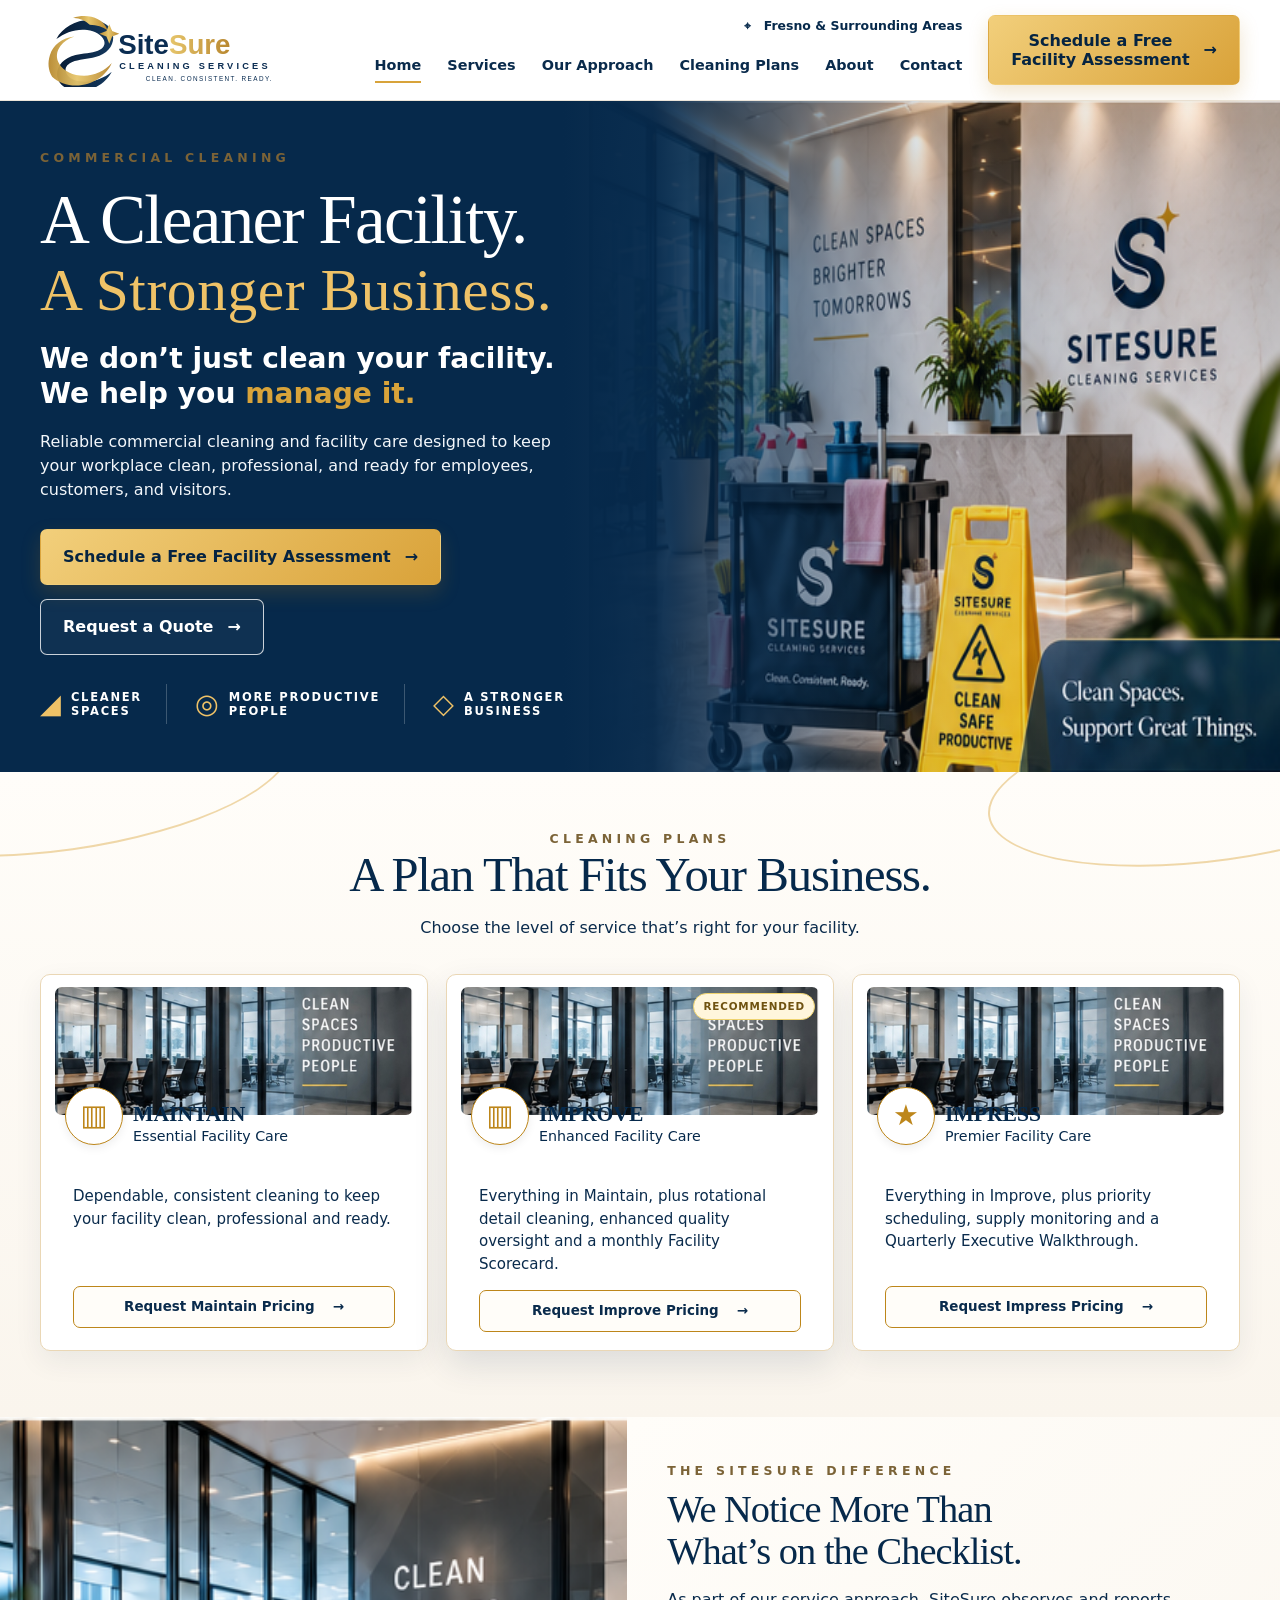
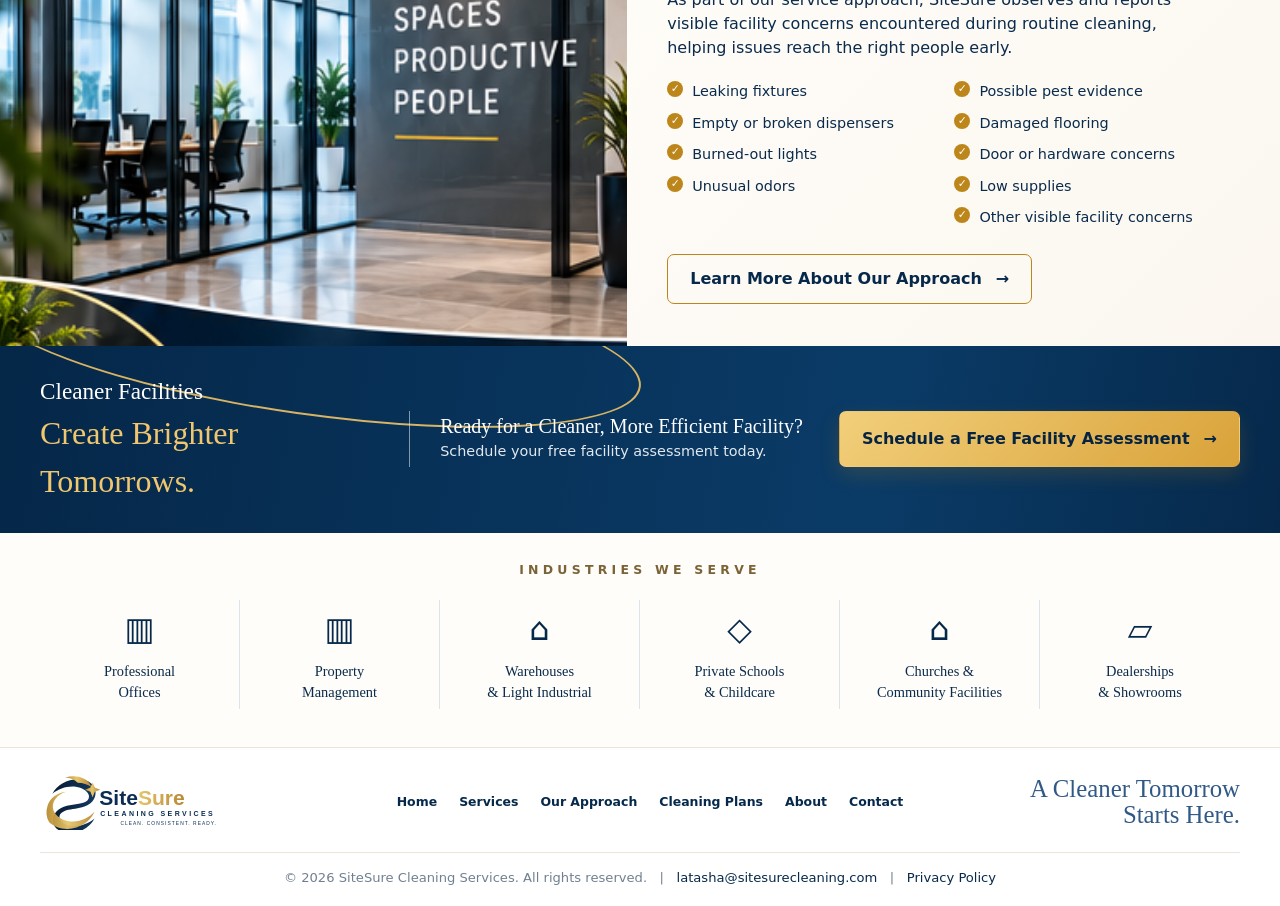
==== commit 26e65bfa: "Use new SiteSure executive logo" ====
--- a/index.html
+++ b/index.html
@@ -1,7 +1,7 @@
 <!doctype html>
 <html lang="en"><head><meta charset="utf-8"><meta name="viewport" content="width=device-width,initial-scale=1"><title>SiteSure Cleaning Services | Commercial Cleaning & Facility Care</title><meta name="description" content="Professional commercial cleaning and facility care built on consistency, communication, accountability, and proactive observation."><link rel="stylesheet" href="assets/site.css?v=20260910-2"></head>
 <body>
-<header class="header home-header"><div class="container nav"><a class="brand brand-image" href="index.html" aria-label="SiteSure Cleaning Services home"><img src="assets/sitesure-logo.jpg" alt="SiteSure Cleaning Services — Clean. Consistent. Ready."></a><button class="mobile-toggle" aria-label="Open navigation" aria-expanded="false">☰</button><div class="nav-right"><div class="service-area">⌖ &nbsp; Fresno &amp; Surrounding Areas</div><nav class="navlinks"><a class="active" href="index.html">Home</a><a href="commercial-cleaning.html">Services</a><a href="our-approach.html">Our Approach</a><a href="cleaning-plans.html">Cleaning Plans</a><a href="about.html">About</a><a href="contact.html">Contact</a></nav></div><a class="btn primary nav-cta" href="assessment.html">Schedule a Free<br>Facility Assessment <span>→</span></a></div></header>
+<header class="header home-header"><div class="container nav"><a class="brand brand-image" href="index.html" aria-label="SiteSure Cleaning Services home"><img src="assets/sitesure-logo.svg?v=20260910-3" alt="SiteSure Cleaning Services — Clean. Consistent. Ready."></a><button class="mobile-toggle" aria-label="Open navigation" aria-expanded="false">☰</button><div class="nav-right"><div class="service-area">⌖ &nbsp; Fresno &amp; Surrounding Areas</div><nav class="navlinks"><a class="active" href="index.html">Home</a><a href="commercial-cleaning.html">Services</a><a href="our-approach.html">Our Approach</a><a href="cleaning-plans.html">Cleaning Plans</a><a href="about.html">About</a><a href="contact.html">Contact</a></nav></div><a class="btn primary nav-cta" href="assessment.html">Schedule a Free<br>Facility Assessment <span>→</span></a></div></header>
 <main>
 <section class="hero visual-hero"><div class="hero-photo" aria-hidden="true"></div><div class="hero-shade" aria-hidden="true"></div><div class="container hero-inner"><div class="hero-copy"><div class="eyebrow hero-eyebrow">Commercial Cleaning</div><h1><span class="serif-line">A Cleaner Facility.</span><br><span class="script-line">A Stronger Business.</span></h1><div class="hero-quote">We don’t just clean your facility.<br>We help you <em>manage it.</em></div><p>Reliable commercial cleaning and facility care designed to keep your workplace clean, professional, and ready for employees, customers, and visitors.</p><div class="actions"><a class="btn primary" href="assessment.html">Schedule a Free Facility Assessment <b>→</b></a><a class="btn ghost" href="contact.html">Request a Quote <b>→</b></a></div><div class="hero-benefits"><div><span>◢</span><b>Cleaner<br>Spaces</b></div><div><span>◎</span><b>More Productive<br>People</b></div><div><span>◇</span><b>A Stronger<br>Business</b></div></div></div></div></section>
 <section class="plans-showcase"><div class="container"><div class="section-heading centered"><div class="eyebrow">Cleaning Plans</div><h2>A Plan That Fits Your Business.</h2><p>Choose the level of service that’s right for your facility.</p></div><div class="plan-grid"><article class="plan-card"><div class="plan-photo"><img src="assets/difference-office.jpg" alt="Clean professional office"></div><div class="plan-symbol">▥</div><h3>MAINTAIN</h3><div class="kicker">Essential Facility Care</div><p>Dependable, consistent cleaning to keep your facility clean, professional and ready.</p><a class="plan-link" href="cleaning-plans.html">Request Maintain Pricing <span>→</span></a></article><article class="plan-card featured"><span class="mini-badge">Recommended</span><div class="plan-photo"><img src="assets/difference-office.jpg" alt="Clean commercial facility"></div><div class="plan-symbol">▥</div><h3>IMPROVE</h3><div class="kicker">Enhanced Facility Care</div><p>Everything in Maintain, plus rotational detail cleaning, enhanced quality oversight and a monthly Facility Scorecard.</p><a class="plan-link" href="cleaning-plans.html">Request Improve Pricing <span>→</span></a></article><article class="plan-card"><div class="plan-photo"><img src="assets/difference-office.jpg" alt="Polished workplace"></div><div class="plan-symbol">★</div><h3>IMPRESS</h3><div class="kicker">Premier Facility Care</div><p>Everything in Improve, plus priority scheduling, supply monitoring and a Quarterly Executive Walkthrough.</p><a class="plan-link" href="cleaning-plans.html">Request Impress Pricing <span>→</span></a></article></div></div></section>
@@ -9,4 +9,4 @@
 <section class="signature-bar"><div class="container signature-inner"><div class="signature-copy"><span>Cleaner Facilities</span><strong>Create Brighter Tomorrows.</strong></div><div class="signature-divider"></div><div><h3>Ready for a Cleaner, More Efficient Facility?</h3><p>Schedule your free facility assessment today.</p></div><a class="btn primary" href="assessment.html">Schedule a Free Facility Assessment <b>→</b></a></div></section>
 <section class="industries-section"><div class="container"><div class="eyebrow centered-text">Industries We Serve</div><div class="industry-row"><div><span>▥</span>Professional<br>Offices</div><div><span>▥</span>Property<br>Management</div><div><span>⌂</span>Warehouses<br>&amp; Light Industrial</div><div><span>◇</span>Private Schools<br>&amp; Childcare</div><div><span>⌂</span>Churches &amp;<br>Community Facilities</div><div><span>▱</span>Dealerships<br>&amp; Showrooms</div></div></div></section>
 </main>
-<footer class="footer"><div class="container"><div class="footer-top"><a class="brand brand-image footer-logo" href="index.html"><img src="assets/sitesure-logo.jpg" alt="SiteSure Cleaning Services"></a><nav class="footer-nav"><a href="index.html">Home</a><a href="commercial-cleaning.html">Services</a><a href="our-approach.html">Our Approach</a><a href="cleaning-plans.html">Cleaning Plans</a><a href="about.html">About</a><a href="contact.html">Contact</a></nav><div class="footer-signature">A Cleaner Tomorrow<br>Starts Here.</div></div><div class="footer-bottom">© 2026 SiteSure Cleaning Services. All rights reserved. &nbsp; | &nbsp; <a href="mailto:latasha@sitesurecleaning.com">latasha@sitesurecleaning.com</a> &nbsp; | &nbsp; <a href="privacy.html">Privacy Policy</a></div></div></footer><script src="assets/site.js?v=20260910-2"></script></body></html>
+<footer class="footer"><div class="container"><div class="footer-top"><a class="brand brand-image footer-logo" href="index.html"><img src="assets/sitesure-logo.svg?v=20260910-3" alt="SiteSure Cleaning Services"></a><nav class="footer-nav"><a href="index.html">Home</a><a href="commercial-cleaning.html">Services</a><a href="our-approach.html">Our Approach</a><a href="cleaning-plans.html">Cleaning Plans</a><a href="about.html">About</a><a href="contact.html">Contact</a></nav><div class="footer-signature">A Cleaner Tomorrow<br>Starts Here.</div></div><div class="footer-bottom">© 2026 SiteSure Cleaning Services. All rights reserved. &nbsp; | &nbsp; <a href="mailto:latasha@sitesurecleaning.com">latasha@sitesurecleaning.com</a> &nbsp; | &nbsp; <a href="privacy.html">Privacy Policy</a></div></div></footer><script src="assets/site.js?v=20260910-2"></script></body></html>
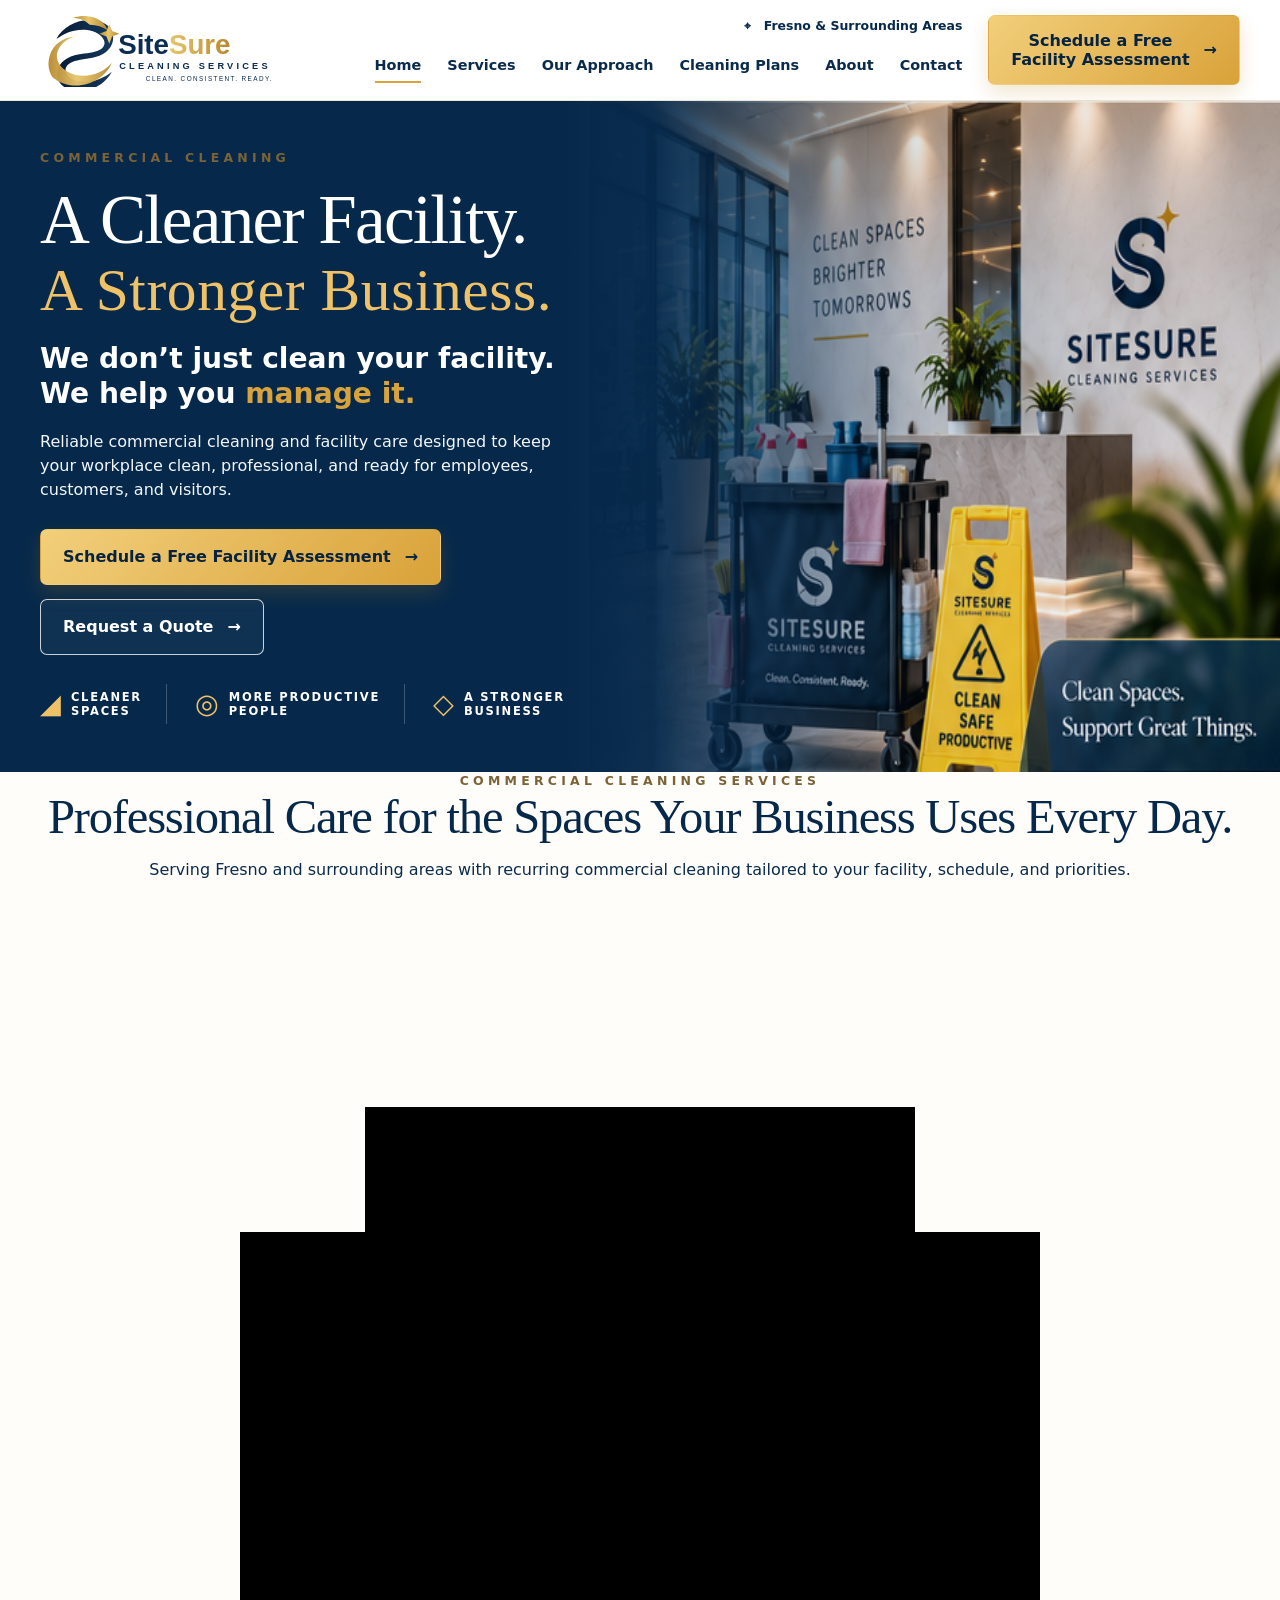
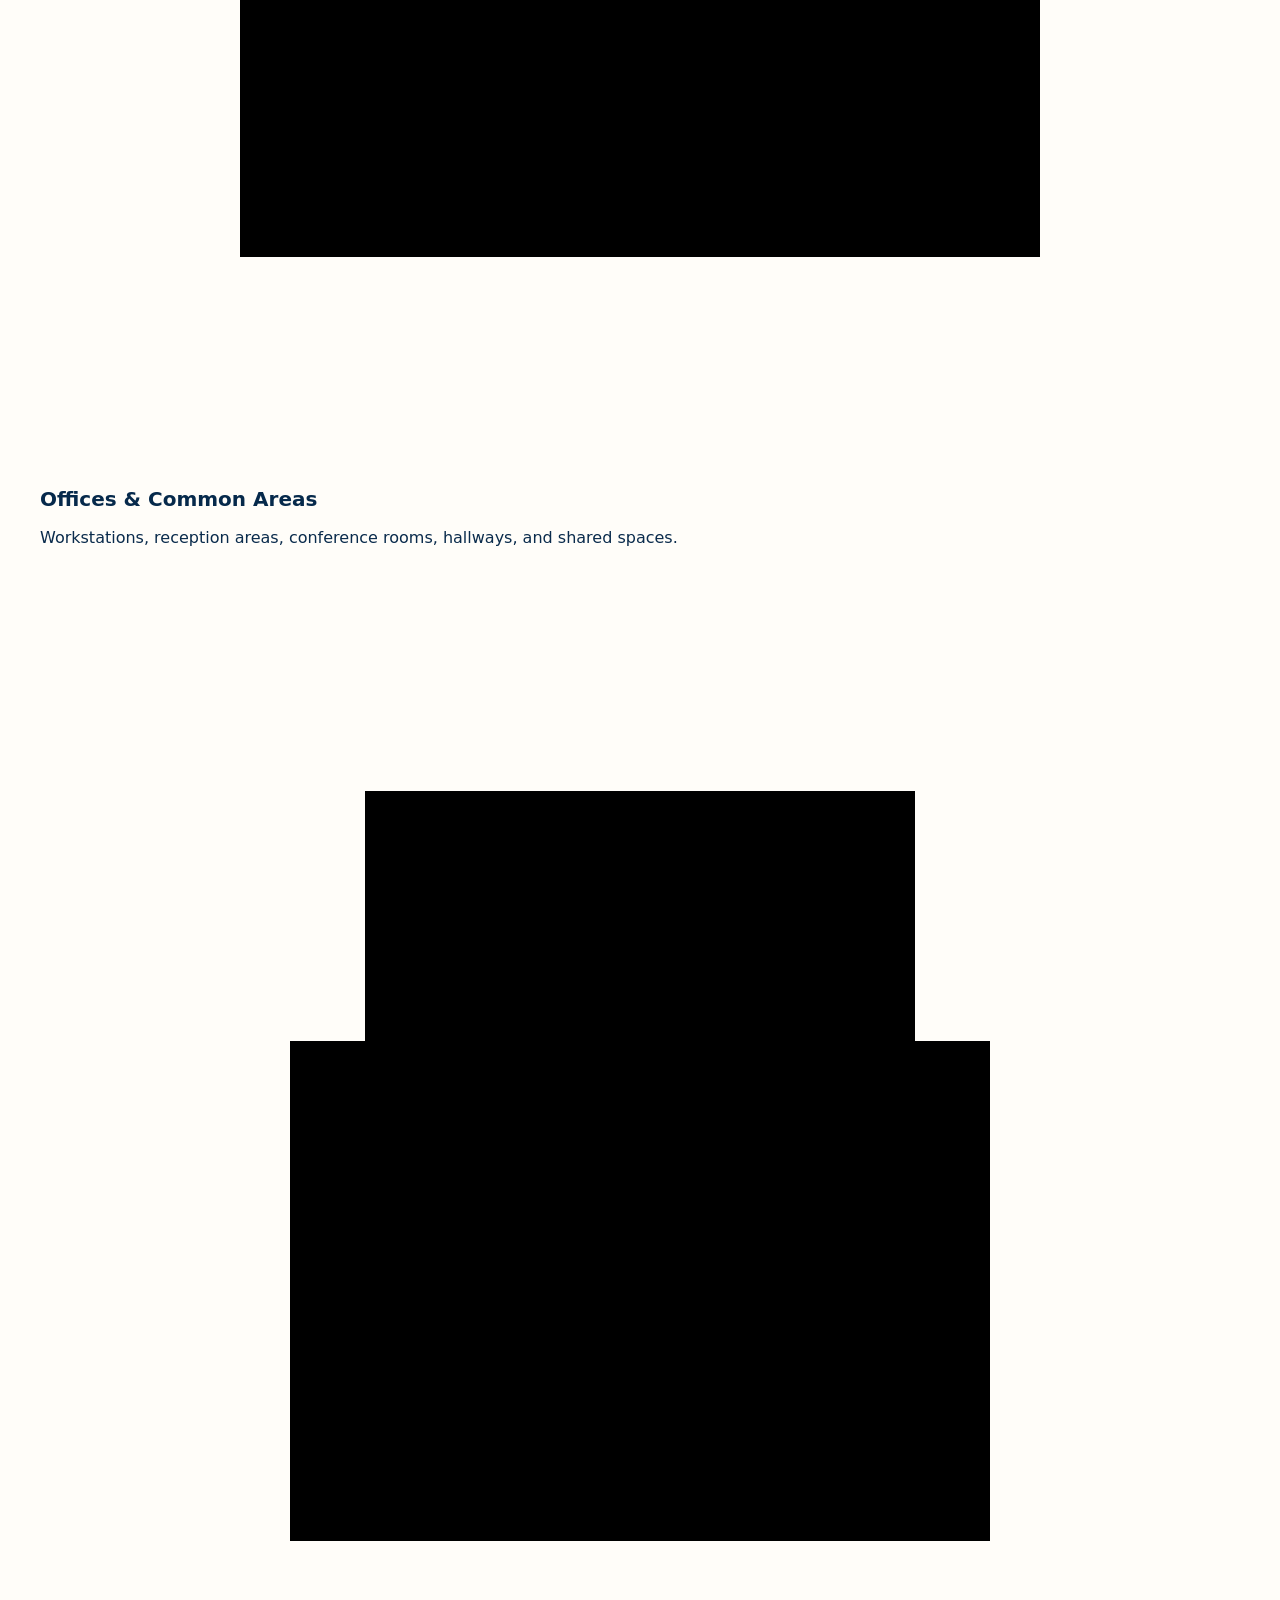
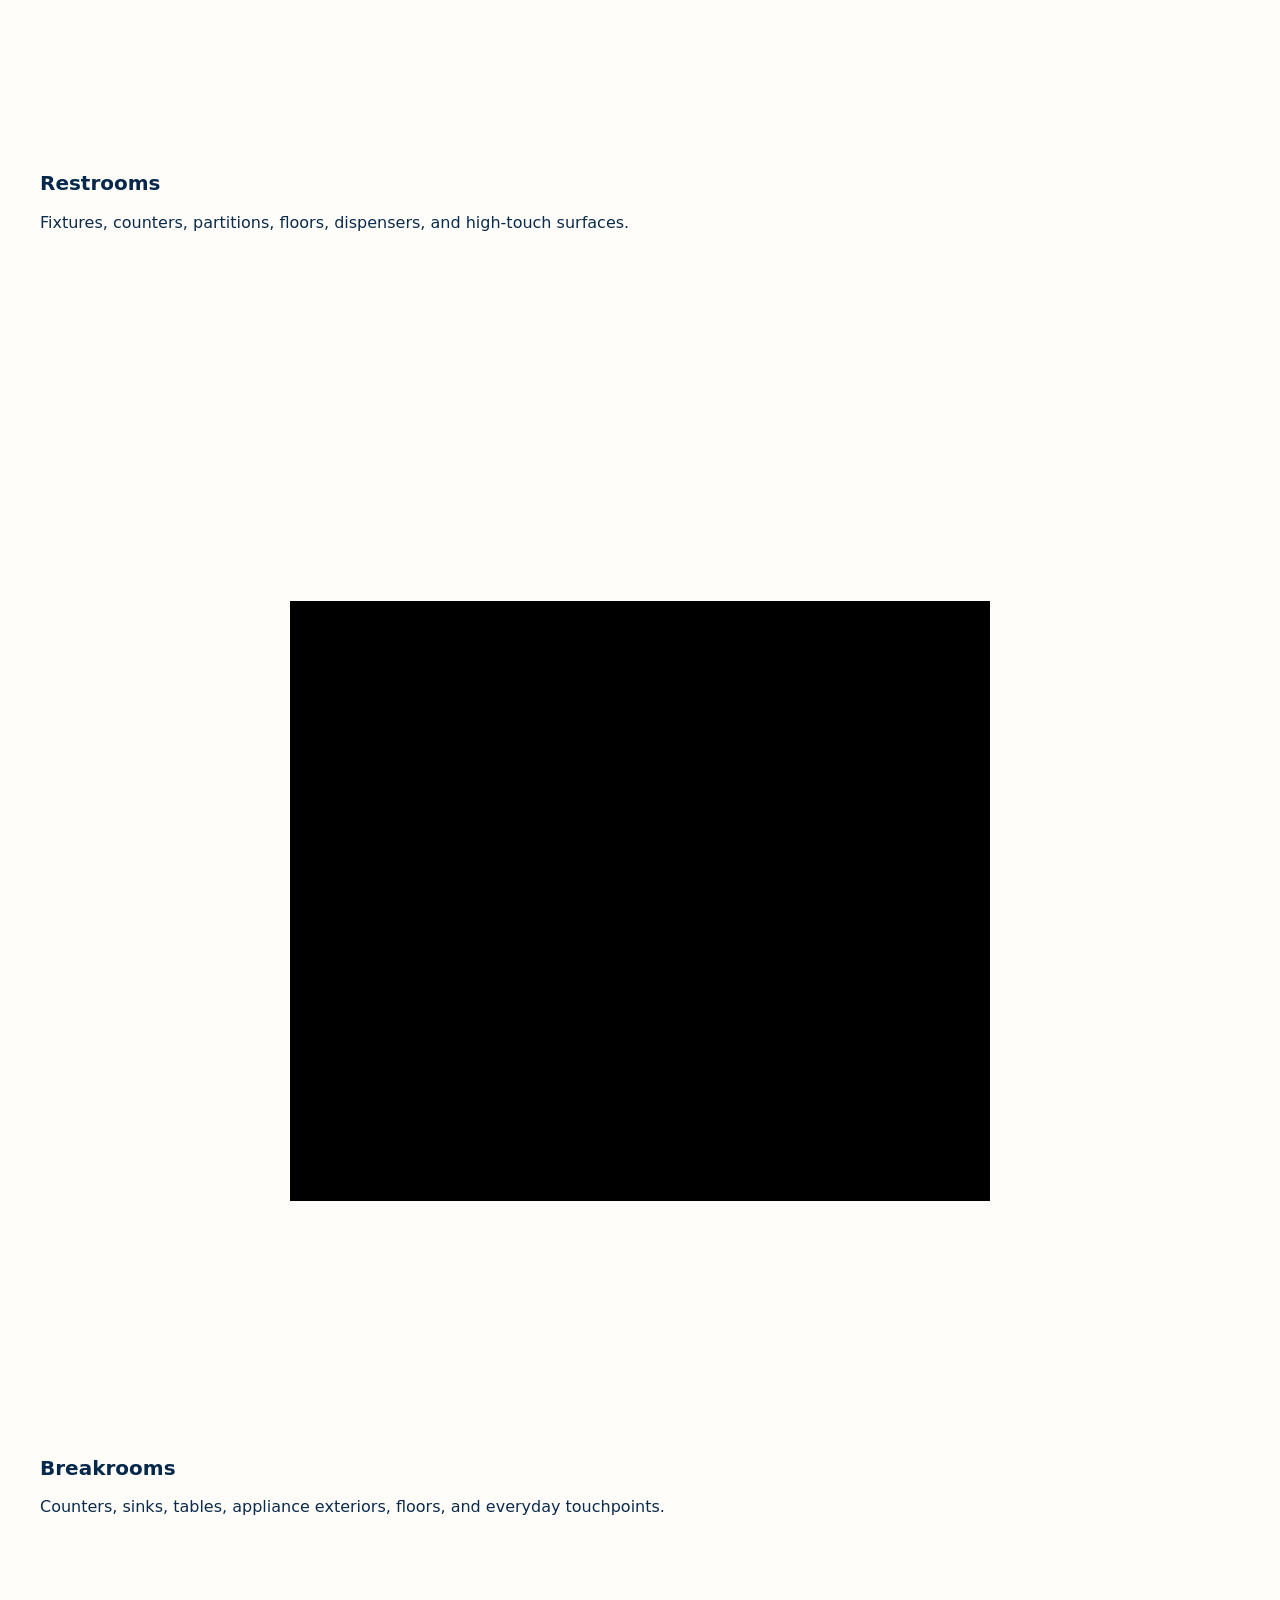
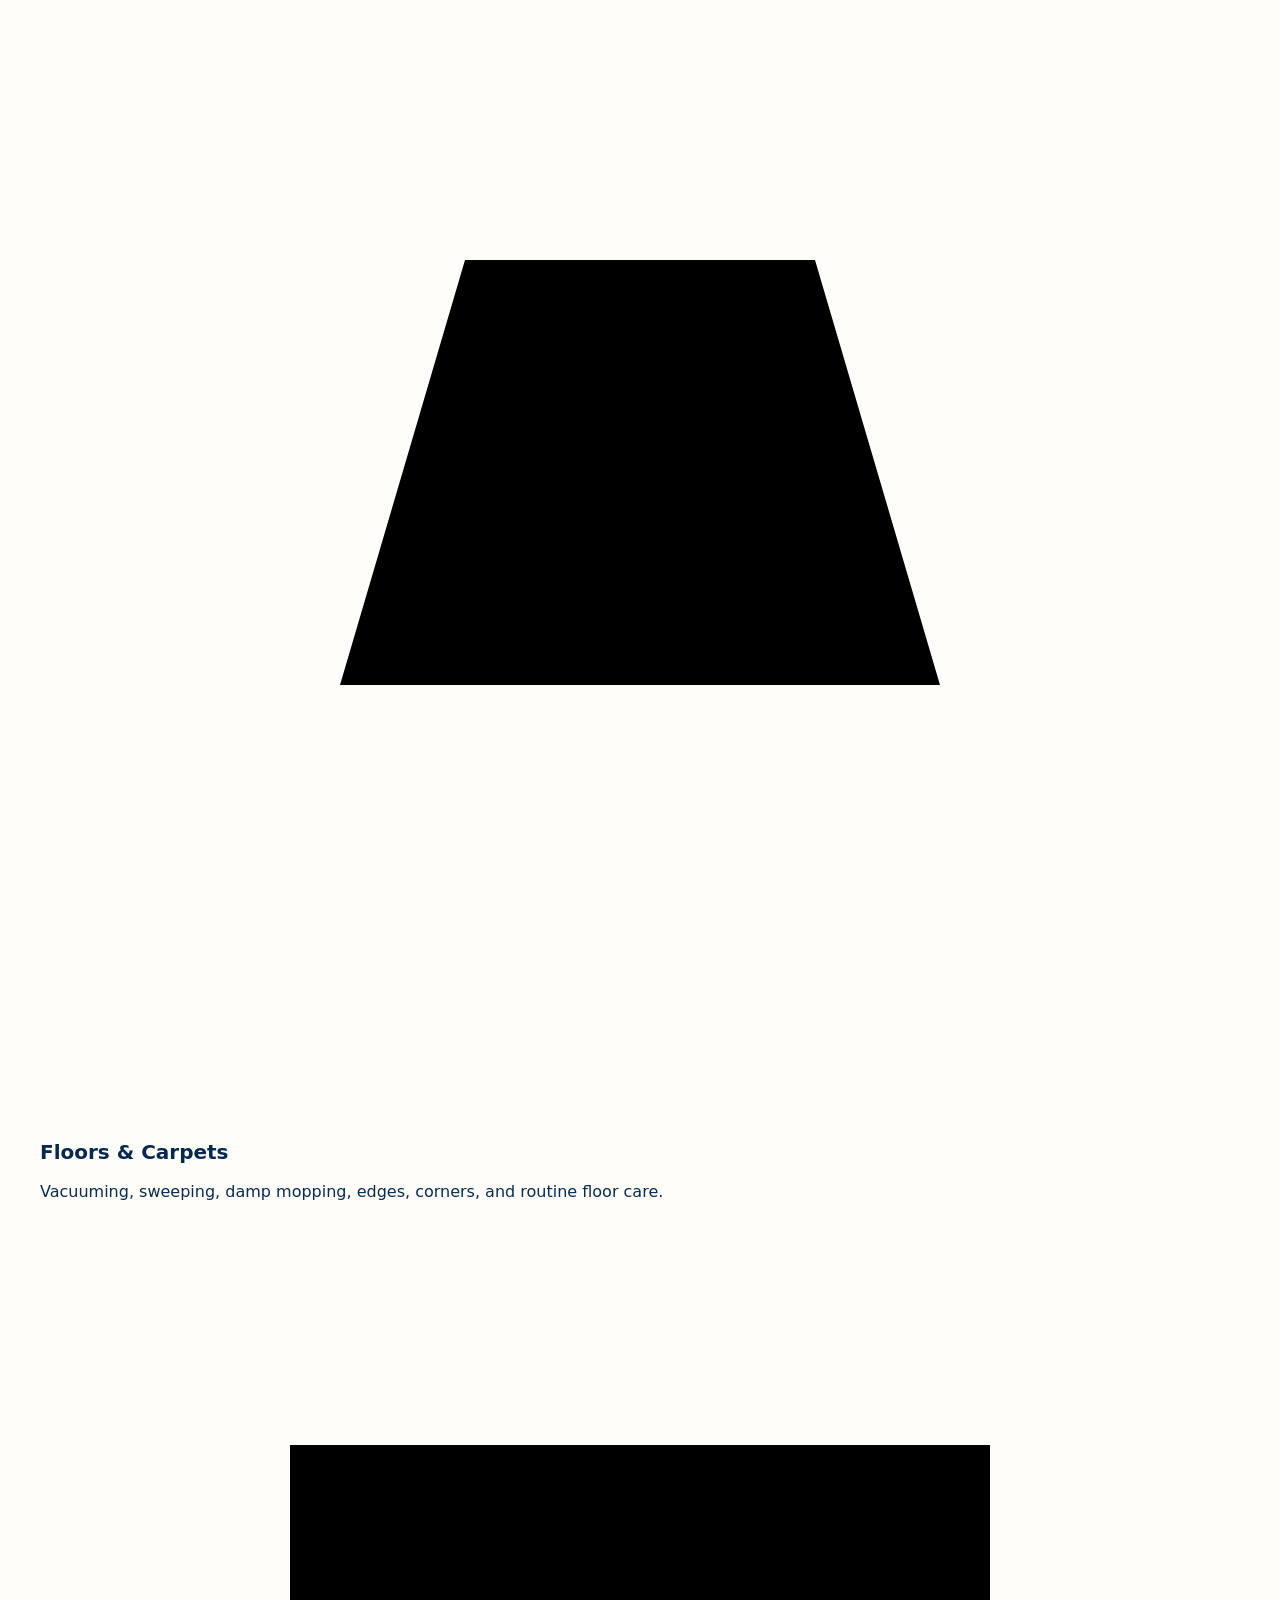
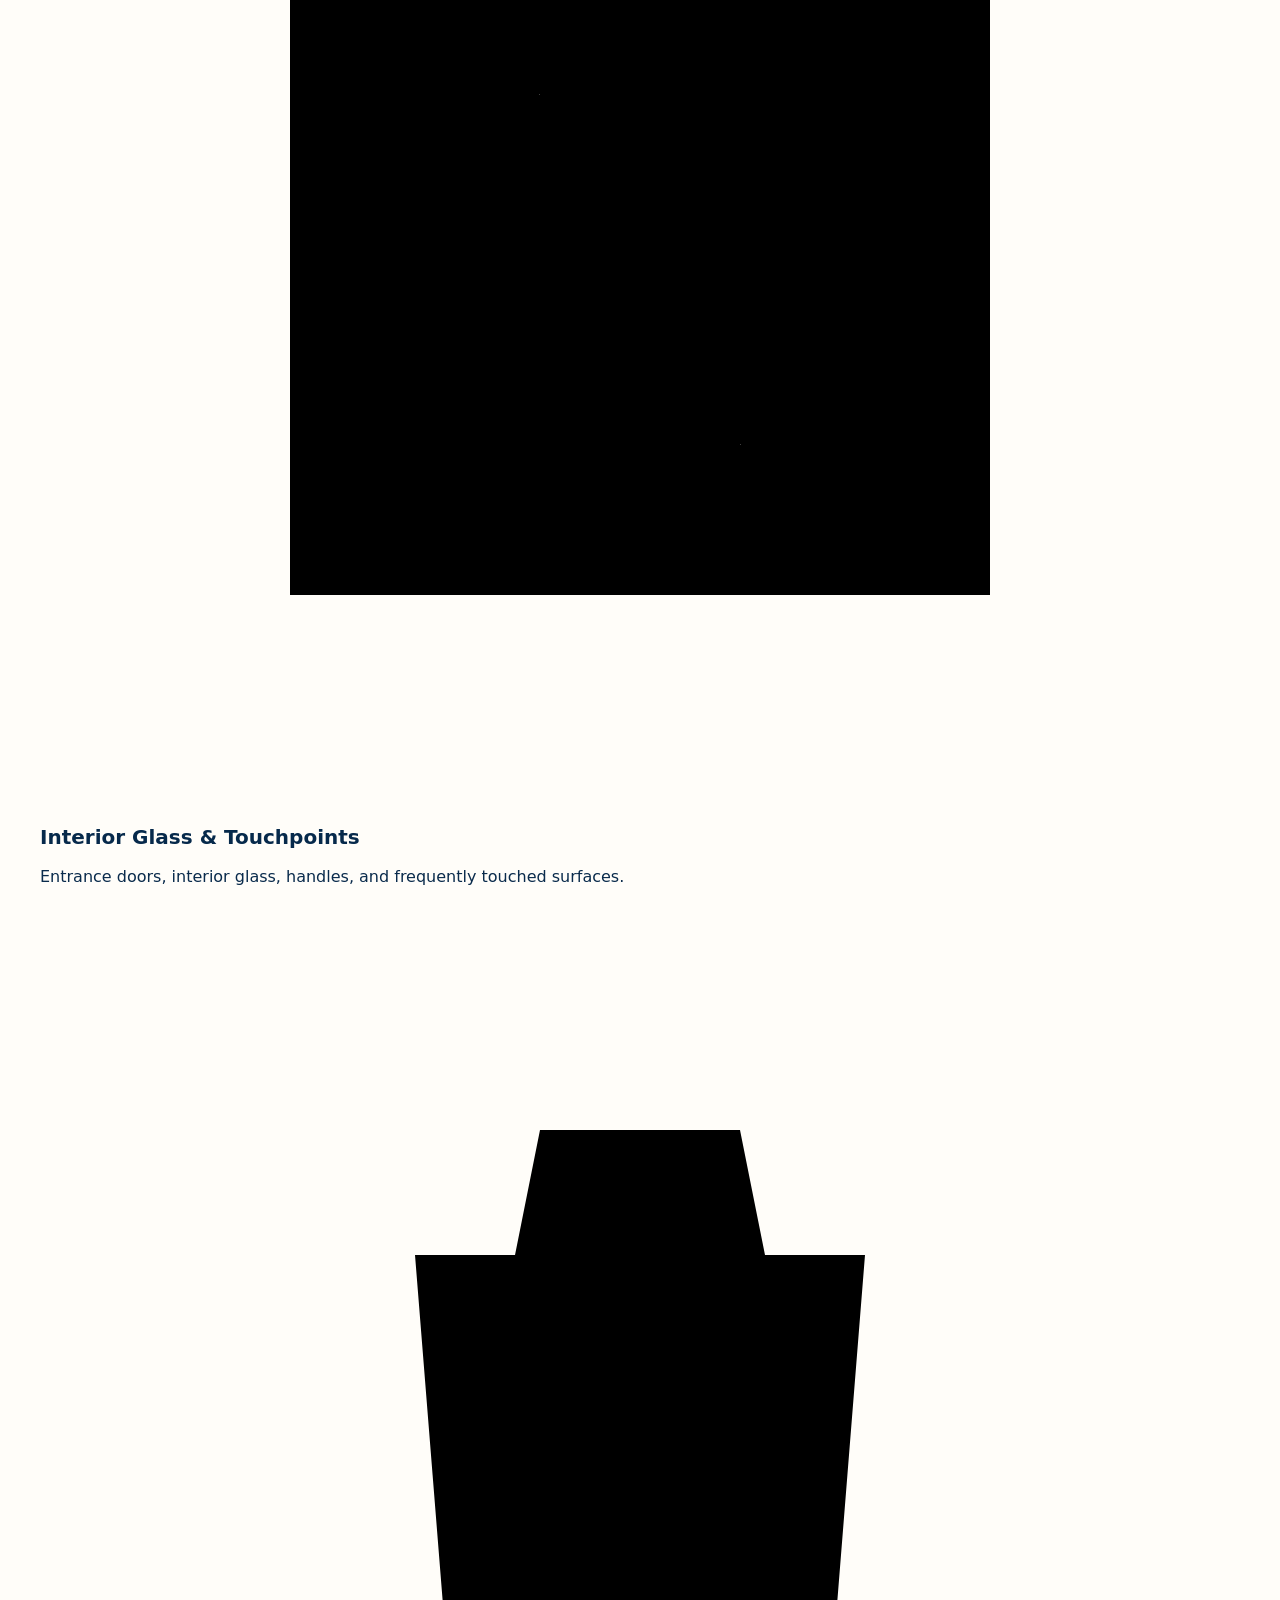
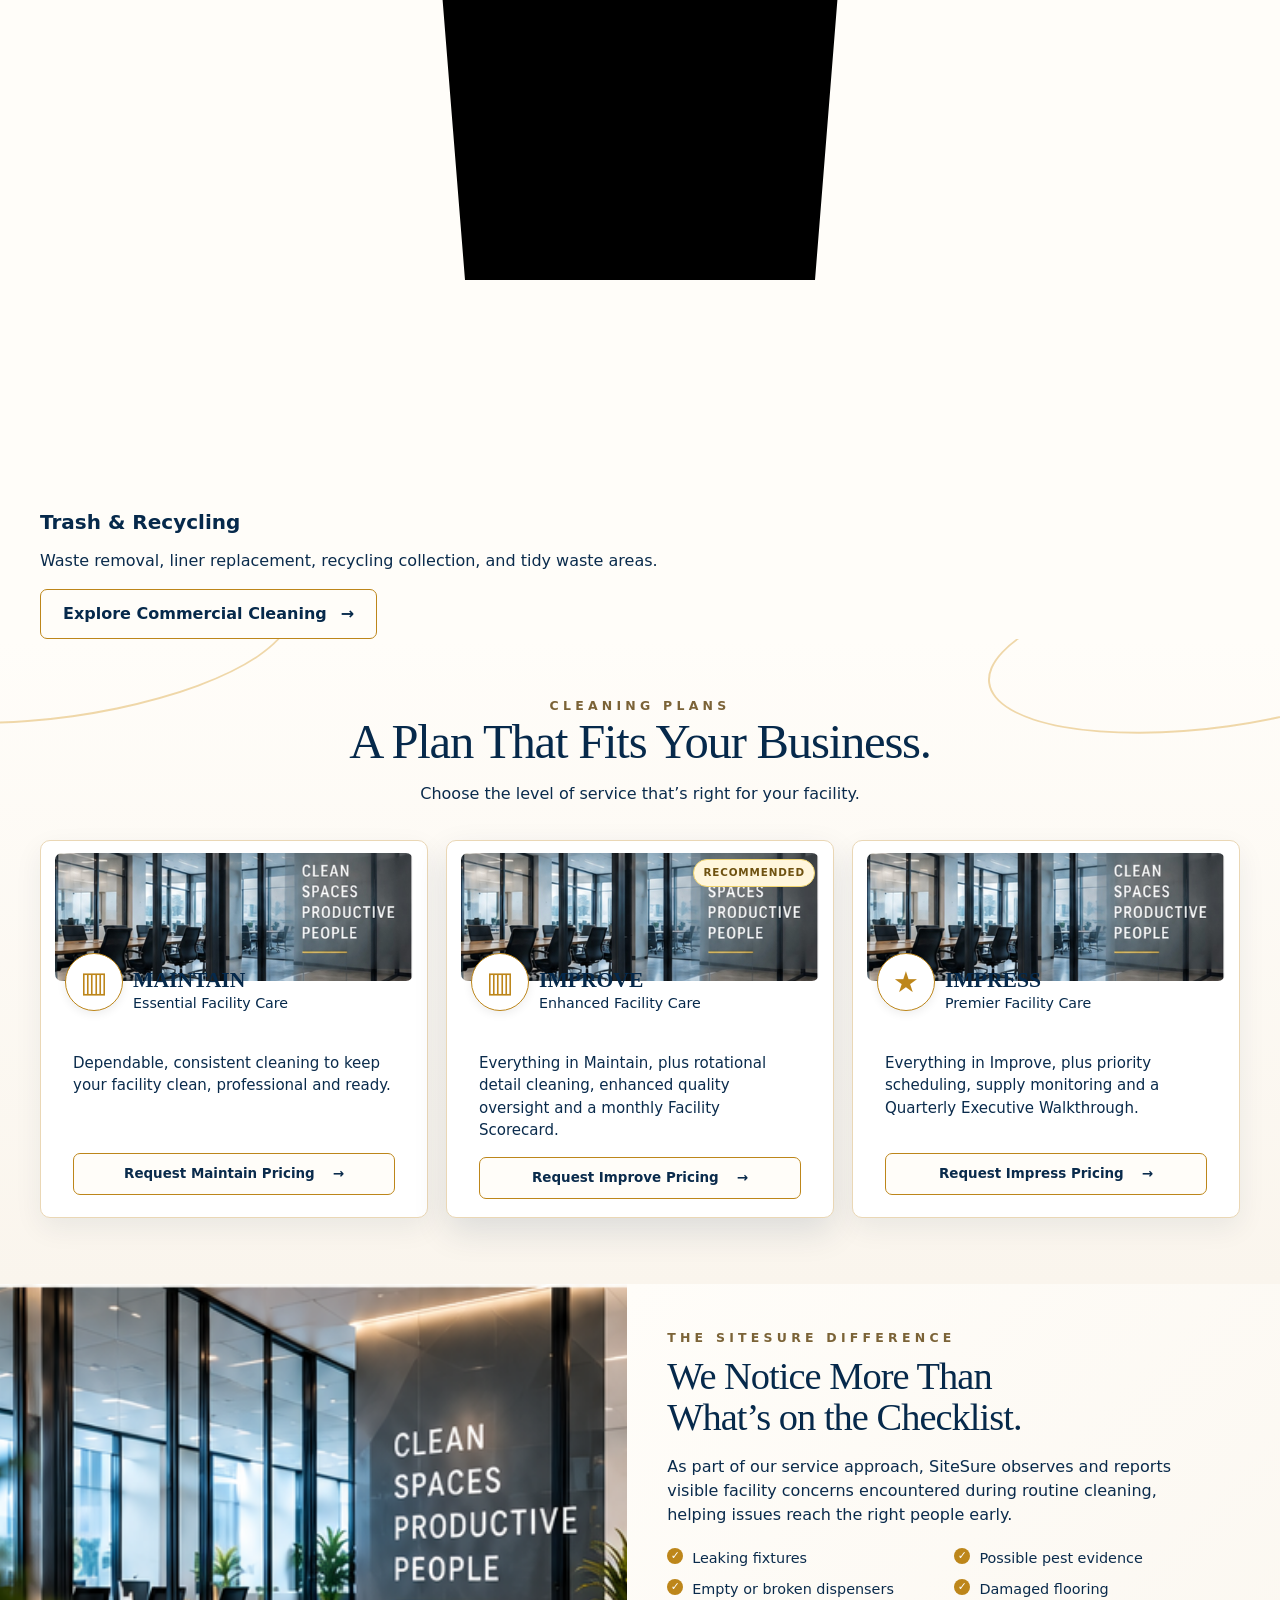
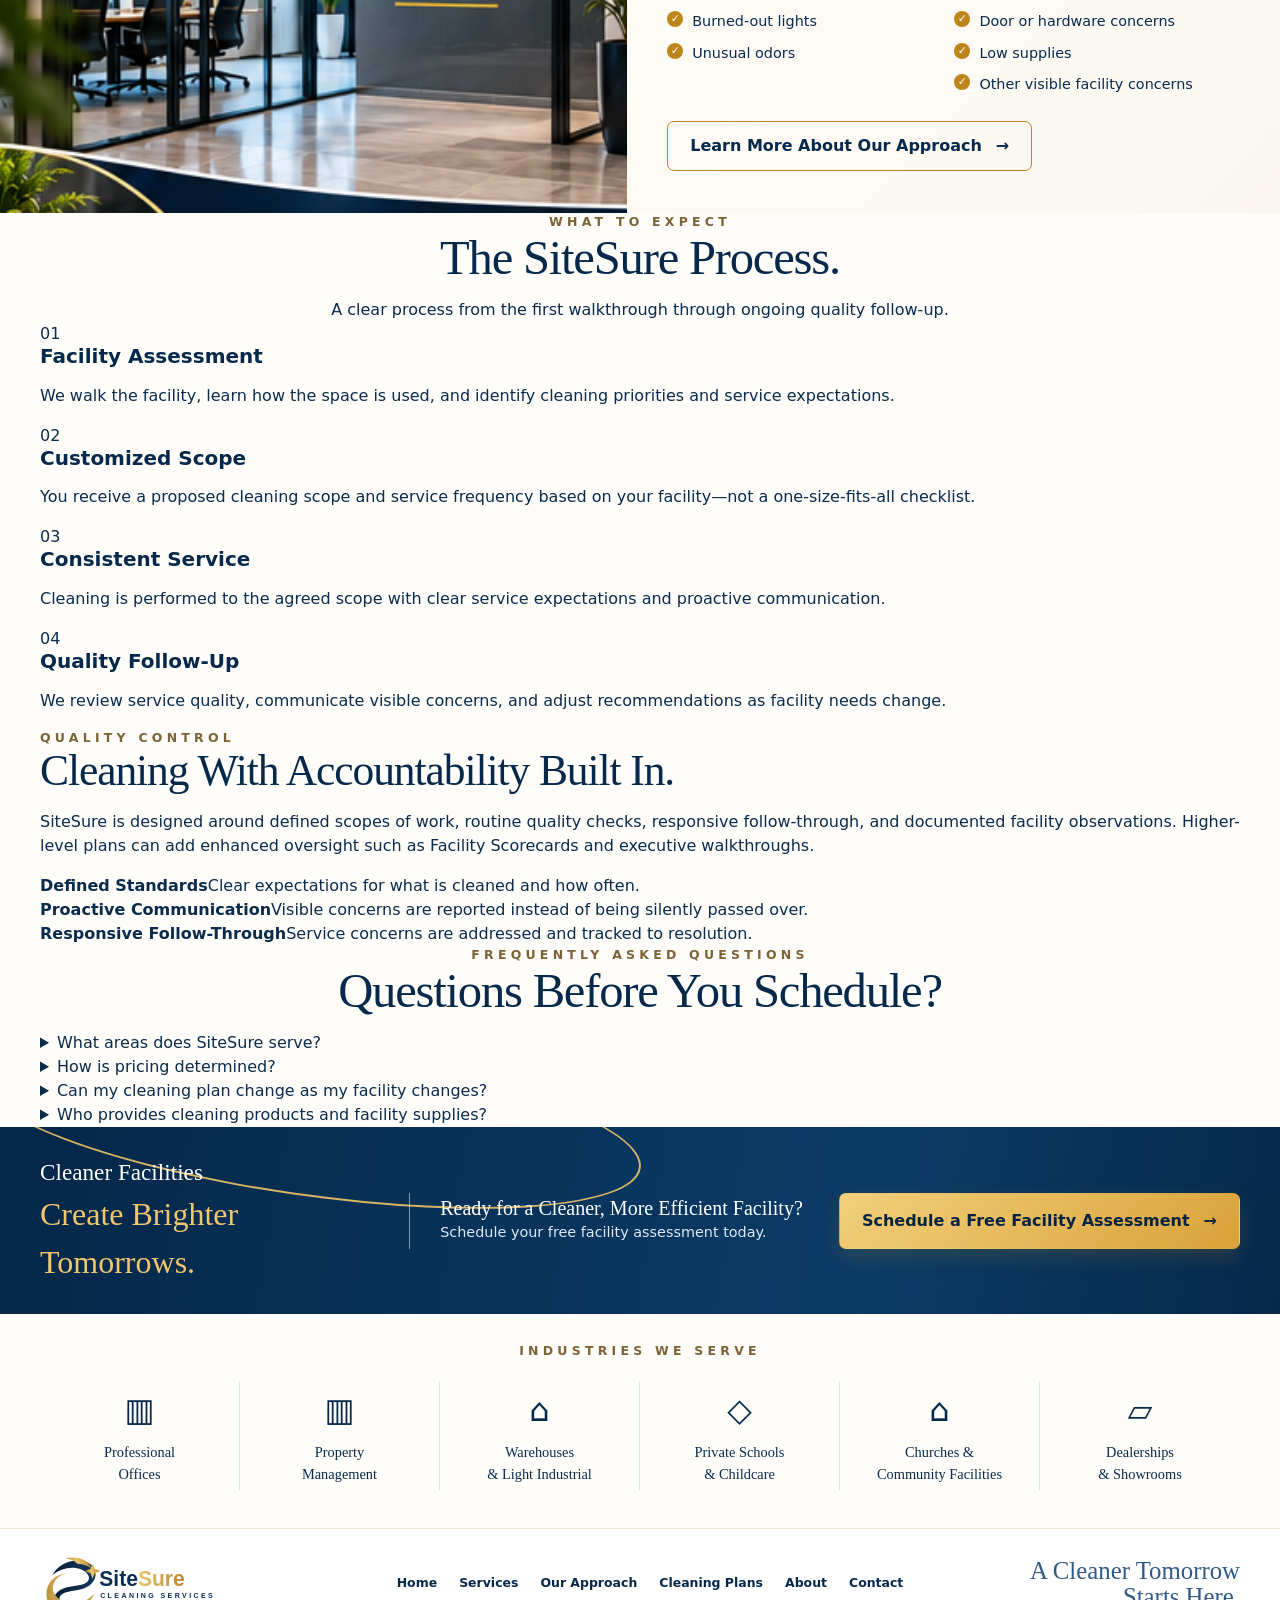
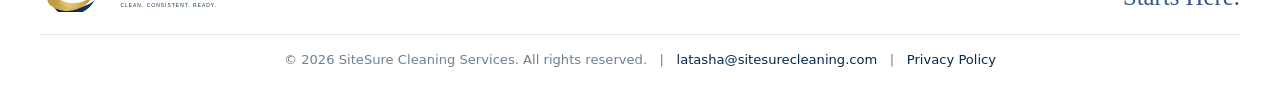
==== commit 2107f696: "Add services, process, quality and FAQ details" ====
--- a/index.html
+++ b/index.html
@@ -1,11 +1,43 @@
 <!doctype html>
-<html lang="en"><head><meta charset="utf-8"><meta name="viewport" content="width=device-width,initial-scale=1"><title>SiteSure Cleaning Services | Commercial Cleaning & Facility Care</title><meta name="description" content="Professional commercial cleaning and facility care built on consistency, communication, accountability, and proactive observation."><link rel="stylesheet" href="assets/site.css?v=20260910-2"></head>
+<html lang="en"><head><meta charset="utf-8"><meta name="viewport" content="width=device-width,initial-scale=1"><title>SiteSure Cleaning Services | Commercial Cleaning & Facility Care</title><meta name="description" content="Professional commercial cleaning and facility care for Fresno and surrounding areas, built on consistency, communication, accountability, and proactive observation."><link rel="stylesheet" href="assets/site.css?v=20260910-4"></head>
 <body>
-<header class="header home-header"><div class="container nav"><a class="brand brand-image" href="index.html" aria-label="SiteSure Cleaning Services home"><img src="assets/sitesure-logo.svg?v=20260910-3" alt="SiteSure Cleaning Services — Clean. Consistent. Ready."></a><button class="mobile-toggle" aria-label="Open navigation" aria-expanded="false">☰</button><div class="nav-right"><div class="service-area">⌖ &nbsp; Fresno &amp; Surrounding Areas</div><nav class="navlinks"><a class="active" href="index.html">Home</a><a href="commercial-cleaning.html">Services</a><a href="our-approach.html">Our Approach</a><a href="cleaning-plans.html">Cleaning Plans</a><a href="about.html">About</a><a href="contact.html">Contact</a></nav></div><a class="btn primary nav-cta" href="assessment.html">Schedule a Free<br>Facility Assessment <span>→</span></a></div></header>
+<header class="header home-header"><div class="container nav"><a class="brand brand-image" href="index.html" aria-label="SiteSure Cleaning Services home"><img src="assets/sitesure-logo.svg?v=20260910-3" alt="SiteSure Cleaning Services"></a><button class="mobile-toggle" aria-label="Open navigation" aria-expanded="false">☰</button><div class="nav-right"><div class="service-area">⌖ &nbsp; Fresno &amp; Surrounding Areas</div><nav class="navlinks"><a class="active" href="index.html">Home</a><a href="commercial-cleaning.html">Services</a><a href="our-approach.html">Our Approach</a><a href="cleaning-plans.html">Cleaning Plans</a><a href="about.html">About</a><a href="contact.html">Contact</a></nav></div><a class="btn primary nav-cta" href="assessment.html">Schedule a Free<br>Facility Assessment <span>→</span></a></div></header>
 <main>
 <section class="hero visual-hero"><div class="hero-photo" aria-hidden="true"></div><div class="hero-shade" aria-hidden="true"></div><div class="container hero-inner"><div class="hero-copy"><div class="eyebrow hero-eyebrow">Commercial Cleaning</div><h1><span class="serif-line">A Cleaner Facility.</span><br><span class="script-line">A Stronger Business.</span></h1><div class="hero-quote">We don’t just clean your facility.<br>We help you <em>manage it.</em></div><p>Reliable commercial cleaning and facility care designed to keep your workplace clean, professional, and ready for employees, customers, and visitors.</p><div class="actions"><a class="btn primary" href="assessment.html">Schedule a Free Facility Assessment <b>→</b></a><a class="btn ghost" href="contact.html">Request a Quote <b>→</b></a></div><div class="hero-benefits"><div><span>◢</span><b>Cleaner<br>Spaces</b></div><div><span>◎</span><b>More Productive<br>People</b></div><div><span>◇</span><b>A Stronger<br>Business</b></div></div></div></div></section>
+
+<section class="services-overview"><div class="container">
+  <div class="section-heading centered service-heading"><div class="eyebrow">Commercial Cleaning Services</div><h2>Professional Care for the Spaces Your Business Uses Every Day.</h2><p>Serving Fresno and surrounding areas with recurring commercial cleaning tailored to your facility, schedule, and priorities.</p></div>
+  <div class="service-icon-grid">
+    <article class="service-icon-card"><span class="service-svg" aria-hidden="true"><svg viewBox="0 0 48 48"><path d="M8 14h32v25H8zM13 9h22v5H13zM14 21h8M26 21h8M14 28h8M26 28h8M14 35h20"/></svg></span><h3>Offices &amp; Common Areas</h3><p>Workstations, reception areas, conference rooms, hallways, and shared spaces.</p></article>
+    <article class="service-icon-card"><span class="service-svg" aria-hidden="true"><svg viewBox="0 0 48 48"><path d="M13 9h22v10H13zM10 19h28v20H10zM17 26v6M31 26v6M17 36h14"/></svg></span><h3>Restrooms</h3><p>Fixtures, counters, partitions, floors, dispensers, and high-touch surfaces.</p></article>
+    <article class="service-icon-card"><span class="service-svg" aria-hidden="true"><svg viewBox="0 0 48 48"><path d="M10 14h28v24H10zM15 20h18M15 26h18M18 38v-7h12v7M35 10v7"/></svg></span><h3>Breakrooms</h3><p>Counters, sinks, tables, appliance exteriors, floors, and everyday touchpoints.</p></article>
+    <article class="service-icon-card"><span class="service-svg" aria-hidden="true"><svg viewBox="0 0 48 48"><path d="M8 35h32M12 30l5-17h14l5 17M18 30l2-8h8l2 8"/></svg></span><h3>Floors &amp; Carpets</h3><p>Vacuuming, sweeping, damp mopping, edges, corners, and routine floor care.</p></article>
+    <article class="service-icon-card"><span class="service-svg" aria-hidden="true"><svg viewBox="0 0 48 48"><path d="M10 9h28v30H10zM24 9v30M10 24h28M16 15l4 4M32 29l-4 4"/></svg></span><h3>Interior Glass &amp; Touchpoints</h3><p>Entrance doors, interior glass, handles, and frequently touched surfaces.</p></article>
+    <article class="service-icon-card"><span class="service-svg" aria-hidden="true"><svg viewBox="0 0 48 48"><path d="M15 14h18l-2 25H17zM12 14h24M19 14l1-5h8l1 5M20 21v11M28 21v11"/></svg></span><h3>Trash &amp; Recycling</h3><p>Waste removal, liner replacement, recycling collection, and tidy waste areas.</p></article>
+  </div>
+  <div class="services-link-row"><a class="btn outline-gold" href="commercial-cleaning.html">Explore Commercial Cleaning <b>→</b></a></div>
+</div></section>
+
 <section class="plans-showcase"><div class="container"><div class="section-heading centered"><div class="eyebrow">Cleaning Plans</div><h2>A Plan That Fits Your Business.</h2><p>Choose the level of service that’s right for your facility.</p></div><div class="plan-grid"><article class="plan-card"><div class="plan-photo"><img src="assets/difference-office.jpg" alt="Clean professional office"></div><div class="plan-symbol">▥</div><h3>MAINTAIN</h3><div class="kicker">Essential Facility Care</div><p>Dependable, consistent cleaning to keep your facility clean, professional and ready.</p><a class="plan-link" href="cleaning-plans.html">Request Maintain Pricing <span>→</span></a></article><article class="plan-card featured"><span class="mini-badge">Recommended</span><div class="plan-photo"><img src="assets/difference-office.jpg" alt="Clean commercial facility"></div><div class="plan-symbol">▥</div><h3>IMPROVE</h3><div class="kicker">Enhanced Facility Care</div><p>Everything in Maintain, plus rotational detail cleaning, enhanced quality oversight and a monthly Facility Scorecard.</p><a class="plan-link" href="cleaning-plans.html">Request Improve Pricing <span>→</span></a></article><article class="plan-card"><div class="plan-photo"><img src="assets/difference-office.jpg" alt="Polished workplace"></div><div class="plan-symbol">★</div><h3>IMPRESS</h3><div class="kicker">Premier Facility Care</div><p>Everything in Improve, plus priority scheduling, supply monitoring and a Quarterly Executive Walkthrough.</p><a class="plan-link" href="cleaning-plans.html">Request Impress Pricing <span>→</span></a></article></div></div></section>
+
 <section class="difference-section"><div class="difference-photo"><img src="assets/difference-premium.png" alt="Modern clean commercial office"></div><div class="difference-copy"><div class="eyebrow">The SiteSure Difference</div><h2>We Notice More Than<br>What’s on the Checklist.</h2><p>As part of our service approach, SiteSure observes and reports visible facility concerns encountered during routine cleaning, helping issues reach the right people early.</p><div class="check-columns"><ul><li>Leaking fixtures</li><li>Empty or broken dispensers</li><li>Burned-out lights</li><li>Unusual odors</li></ul><ul><li>Possible pest evidence</li><li>Damaged flooring</li><li>Door or hardware concerns</li><li>Low supplies</li><li>Other visible facility concerns</li></ul></div><a class="btn outline-gold" href="our-approach.html">Learn More About Our Approach <b>→</b></a></div></section>
+
+<section class="process-section"><div class="container"><div class="section-heading centered"><div class="eyebrow">What to Expect</div><h2>The SiteSure Process.</h2><p>A clear process from the first walkthrough through ongoing quality follow-up.</p></div><div class="process-grid">
+  <article class="process-step"><span>01</span><h3>Facility Assessment</h3><p>We walk the facility, learn how the space is used, and identify cleaning priorities and service expectations.</p></article>
+  <article class="process-step"><span>02</span><h3>Customized Scope</h3><p>You receive a proposed cleaning scope and service frequency based on your facility—not a one-size-fits-all checklist.</p></article>
+  <article class="process-step"><span>03</span><h3>Consistent Service</h3><p>Cleaning is performed to the agreed scope with clear service expectations and proactive communication.</p></article>
+  <article class="process-step"><span>04</span><h3>Quality Follow-Up</h3><p>We review service quality, communicate visible concerns, and adjust recommendations as facility needs change.</p></article>
+</div></div></section>
+
+<section class="quality-section"><div class="container quality-grid"><div><div class="eyebrow">Quality Control</div><h2>Cleaning With Accountability Built In.</h2><p>SiteSure is designed around defined scopes of work, routine quality checks, responsive follow-through, and documented facility observations. Higher-level plans can add enhanced oversight such as Facility Scorecards and executive walkthroughs.</p></div><div class="quality-points"><div><strong>Defined Standards</strong><span>Clear expectations for what is cleaned and how often.</span></div><div><strong>Proactive Communication</strong><span>Visible concerns are reported instead of being silently passed over.</span></div><div><strong>Responsive Follow-Through</strong><span>Service concerns are addressed and tracked to resolution.</span></div></div></div></section>
+
+<section class="faq-section"><div class="container"><div class="section-heading centered"><div class="eyebrow">Frequently Asked Questions</div><h2>Questions Before You Schedule?</h2></div><div class="faq-grid">
+  <details><summary>What areas does SiteSure serve?</summary><p>SiteSure serves commercial facilities in Fresno and surrounding areas. Service availability is confirmed during your assessment request.</p></details>
+  <details><summary>How is pricing determined?</summary><p>Pricing is based on your facility size, condition, service frequency, scope, access requirements, and cleaning priorities. A Facility Assessment allows us to build a more accurate proposal.</p></details>
+  <details><summary>Can my cleaning plan change as my facility changes?</summary><p>Yes. Service frequency and scope can be reviewed as occupancy, facility use, events, or cleaning priorities change.</p></details>
+  <details><summary>Who provides cleaning products and facility supplies?</summary><p>Cleaning-product and consumable responsibilities are documented in your proposal so both sides know exactly what is included before service begins.</p></details>
+</div></div></section>
+
 <section class="signature-bar"><div class="container signature-inner"><div class="signature-copy"><span>Cleaner Facilities</span><strong>Create Brighter Tomorrows.</strong></div><div class="signature-divider"></div><div><h3>Ready for a Cleaner, More Efficient Facility?</h3><p>Schedule your free facility assessment today.</p></div><a class="btn primary" href="assessment.html">Schedule a Free Facility Assessment <b>→</b></a></div></section>
 <section class="industries-section"><div class="container"><div class="eyebrow centered-text">Industries We Serve</div><div class="industry-row"><div><span>▥</span>Professional<br>Offices</div><div><span>▥</span>Property<br>Management</div><div><span>⌂</span>Warehouses<br>&amp; Light Industrial</div><div><span>◇</span>Private Schools<br>&amp; Childcare</div><div><span>⌂</span>Churches &amp;<br>Community Facilities</div><div><span>▱</span>Dealerships<br>&amp; Showrooms</div></div></div></section>
 </main>
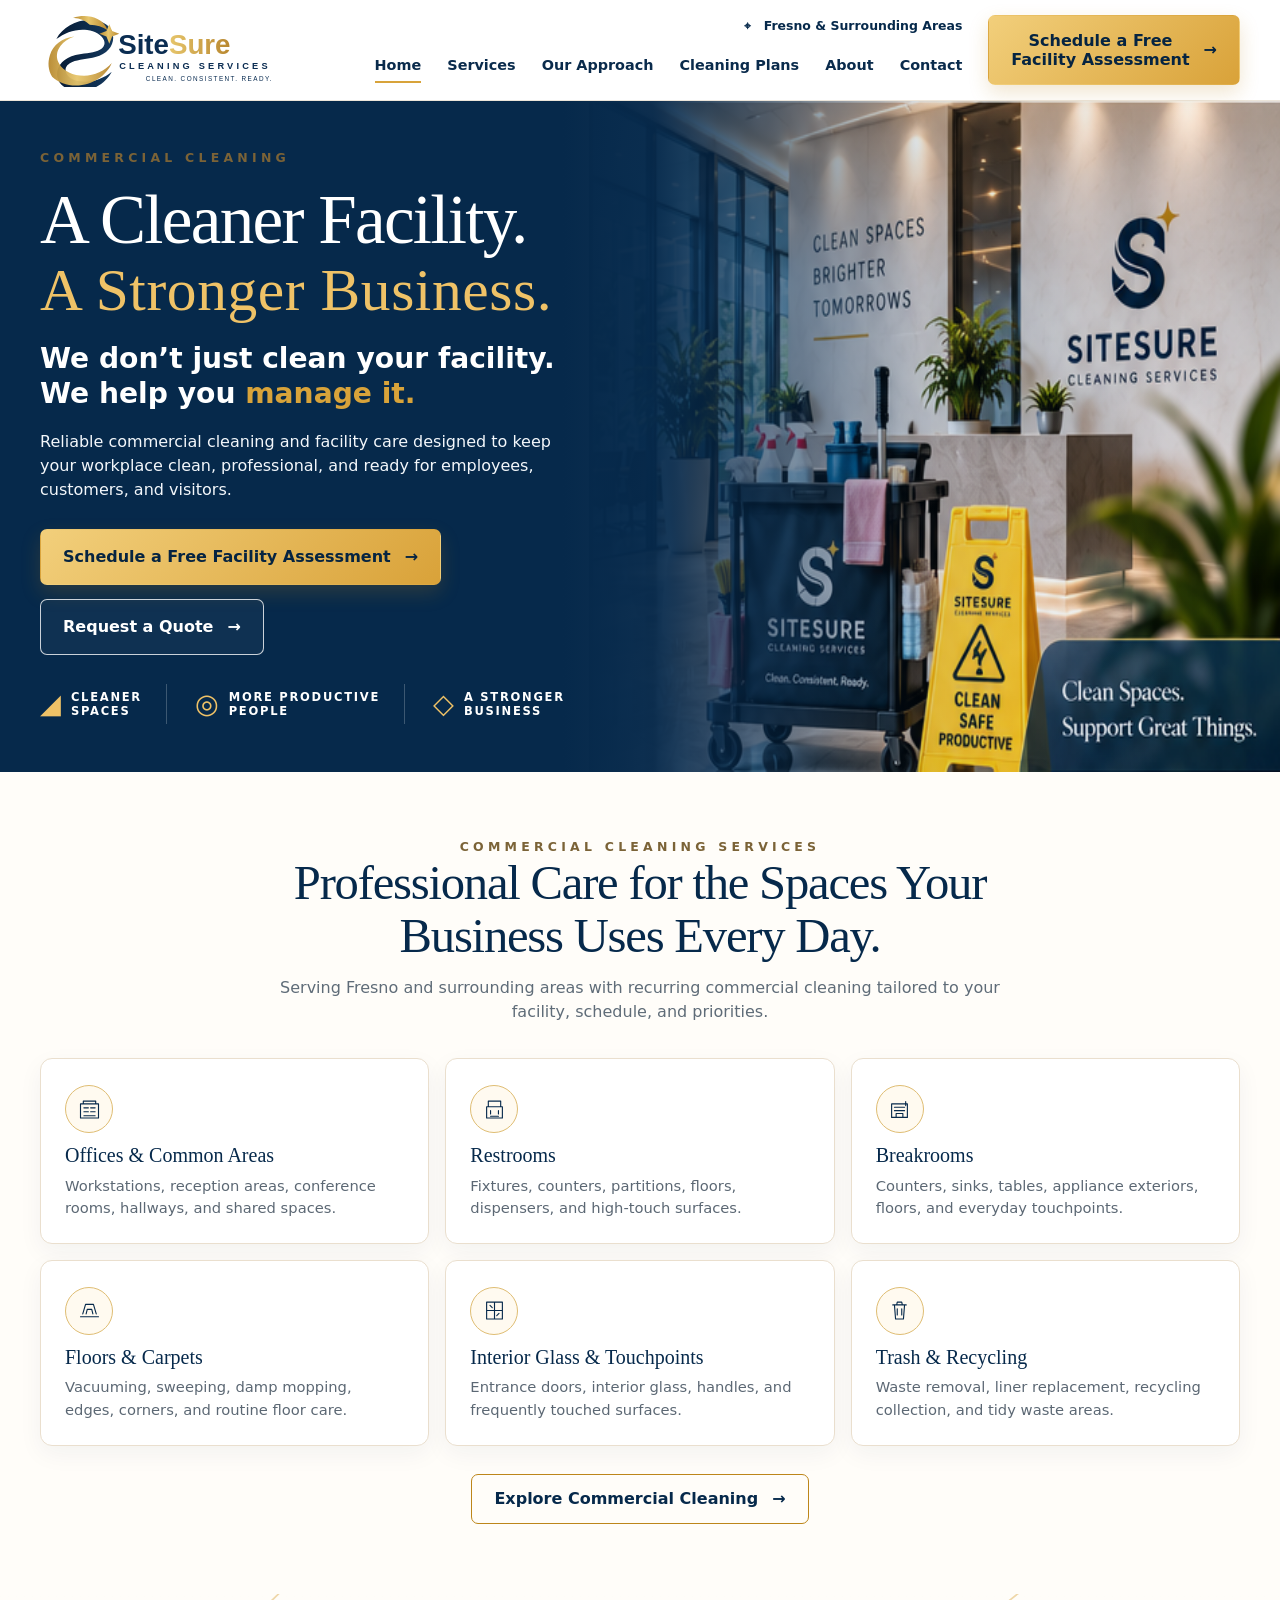
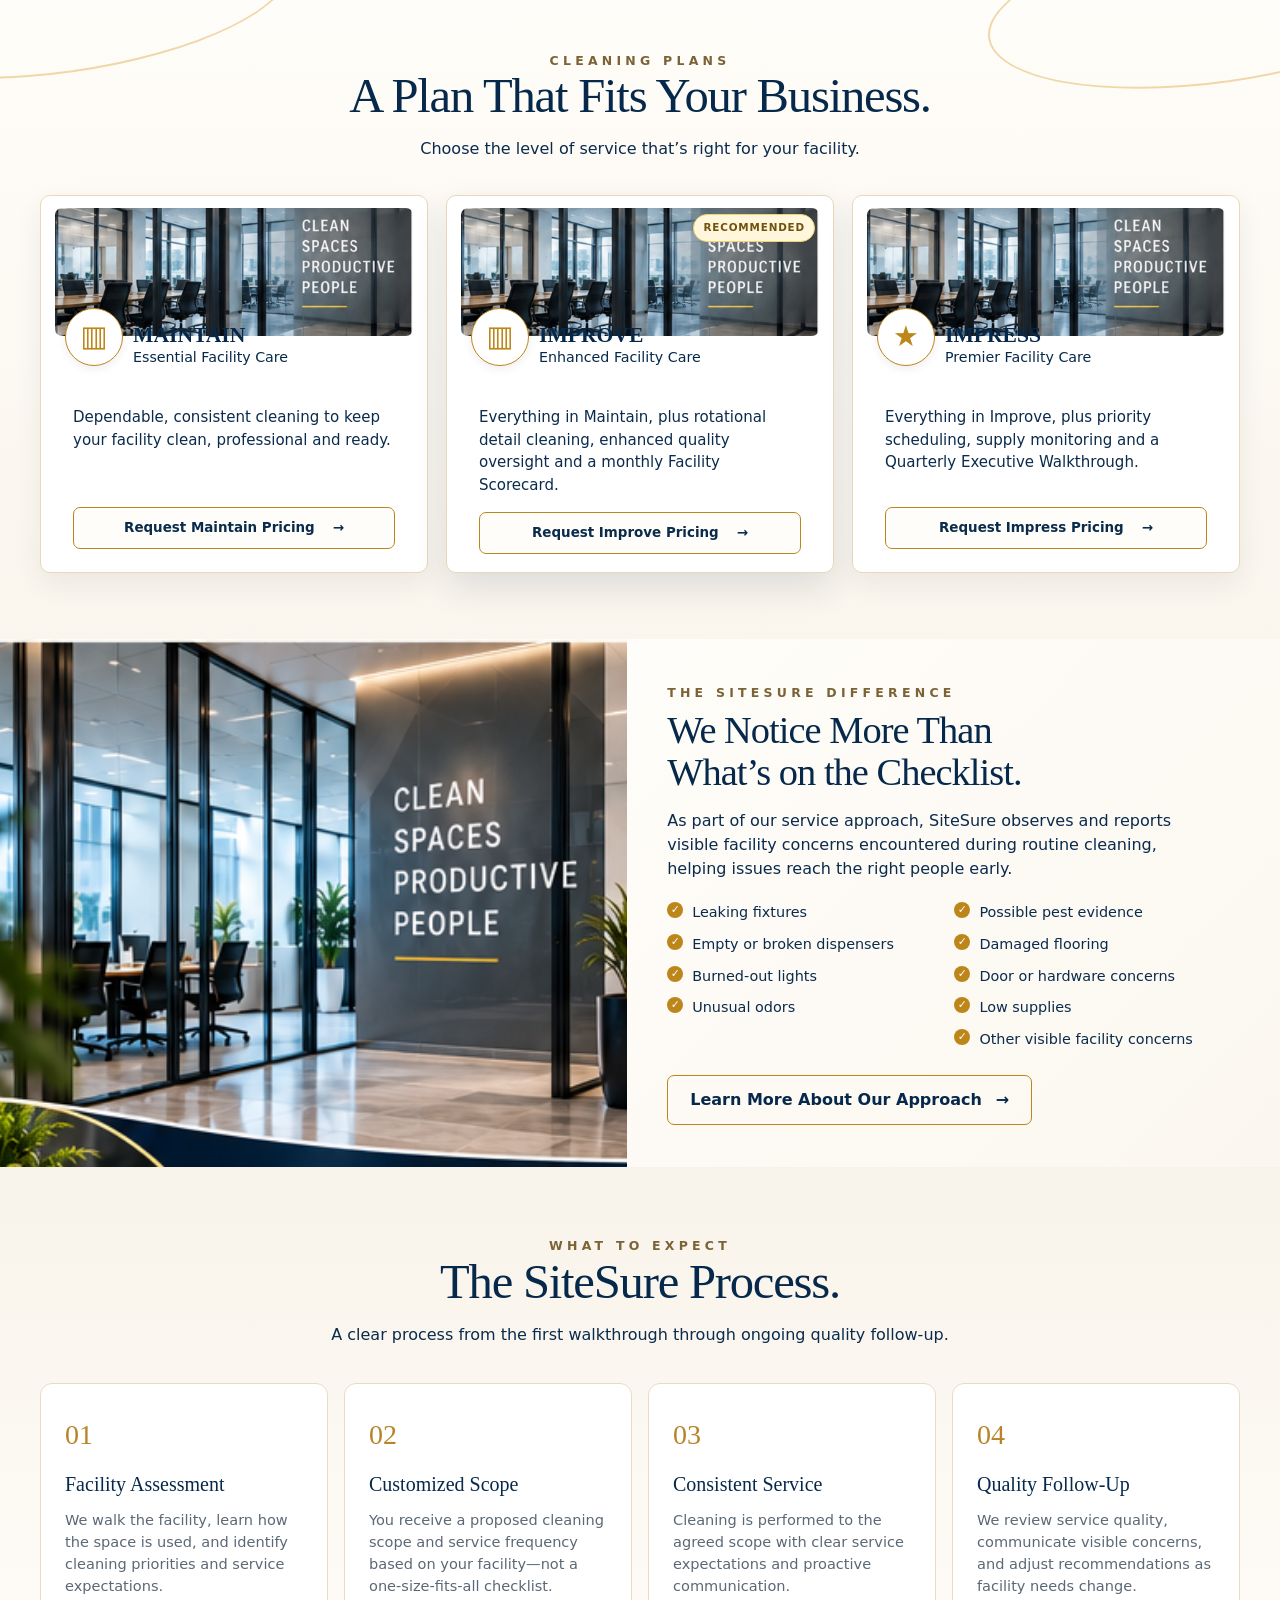
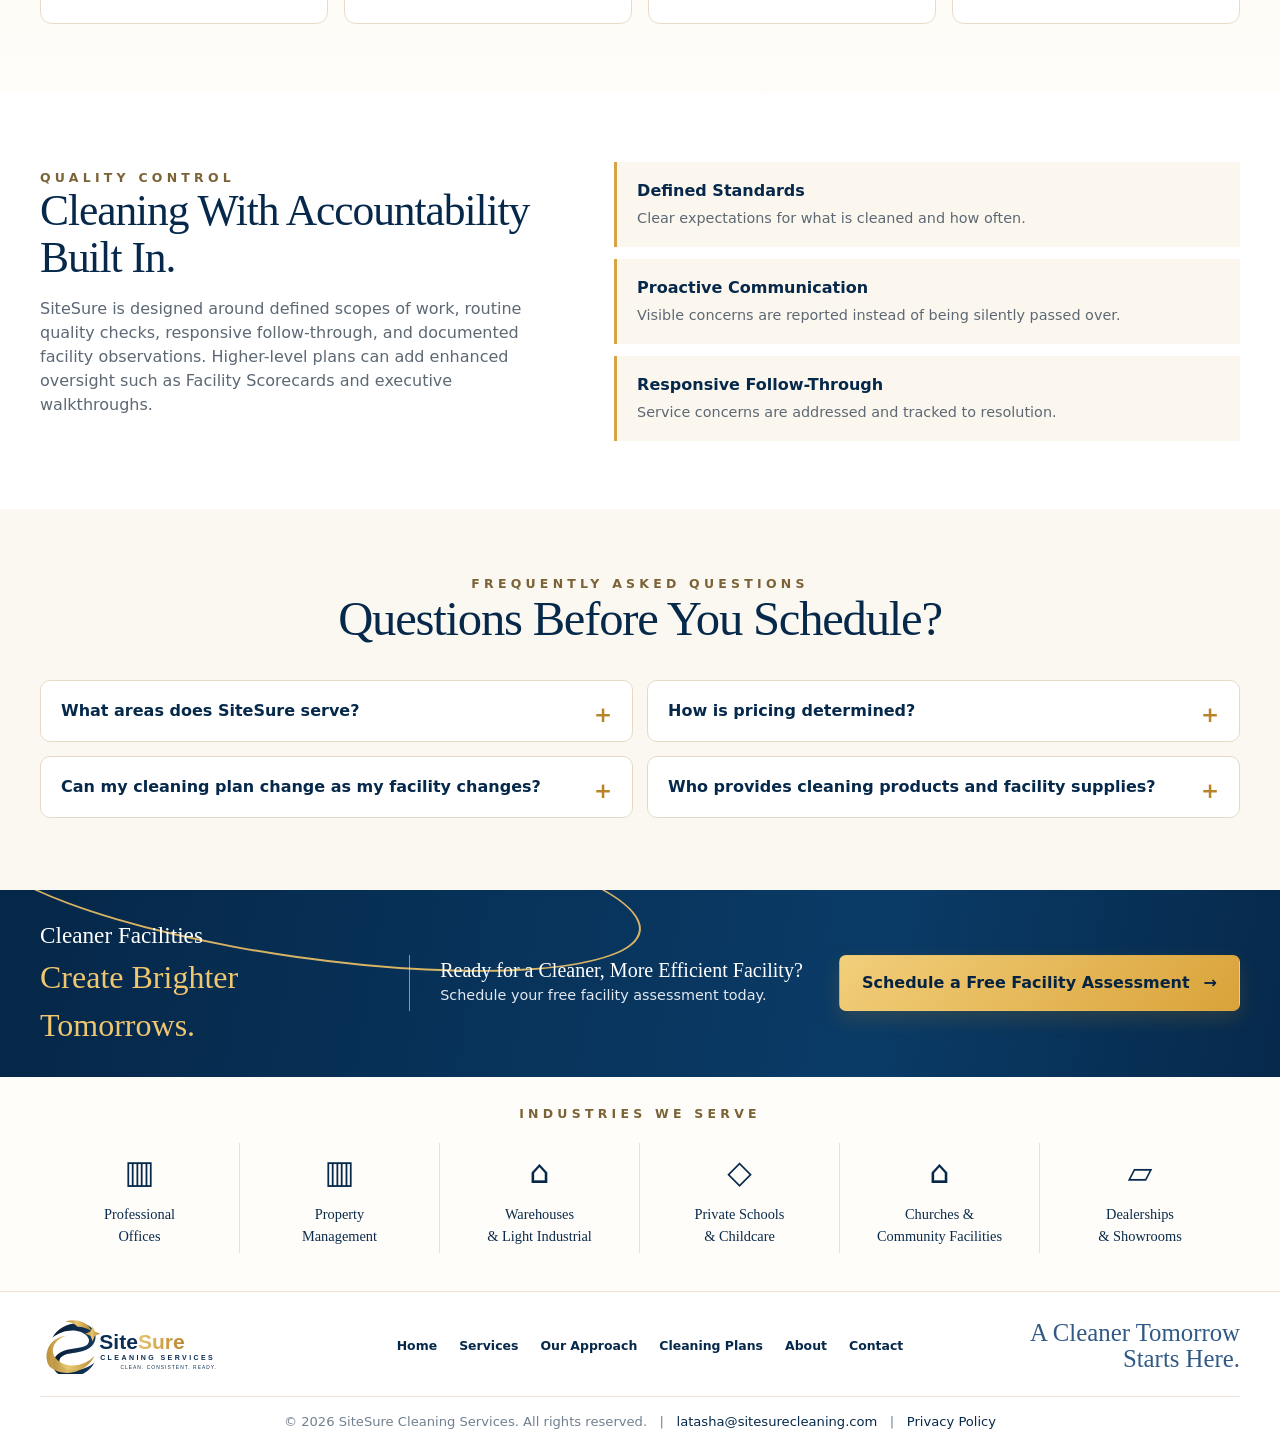
==== commit 12a9eef9: "Clarify service availability FAQ wording" ====
--- a/index.html
+++ b/index.html
@@ -32,7 +32,7 @@
 <section class="quality-section"><div class="container quality-grid"><div><div class="eyebrow">Quality Control</div><h2>Cleaning With Accountability Built In.</h2><p>SiteSure is designed around defined scopes of work, routine quality checks, responsive follow-through, and documented facility observations. Higher-level plans can add enhanced oversight such as Facility Scorecards and executive walkthroughs.</p></div><div class="quality-points"><div><strong>Defined Standards</strong><span>Clear expectations for what is cleaned and how often.</span></div><div><strong>Proactive Communication</strong><span>Visible concerns are reported instead of being silently passed over.</span></div><div><strong>Responsive Follow-Through</strong><span>Service concerns are addressed and tracked to resolution.</span></div></div></div></section>
 
 <section class="faq-section"><div class="container"><div class="section-heading centered"><div class="eyebrow">Frequently Asked Questions</div><h2>Questions Before You Schedule?</h2></div><div class="faq-grid">
-  <details><summary>What areas does SiteSure serve?</summary><p>SiteSure serves commercial facilities in Fresno and surrounding areas. Service availability is confirmed during your assessment request.</p></details>
+  <details><summary>What areas does SiteSure serve?</summary><p>SiteSure serves commercial facilities in Fresno and surrounding areas. Following your Facility Assessment, we’ll review your cleaning needs, preferred schedule, and scope of service to confirm availability and next steps.</p></details>
   <details><summary>How is pricing determined?</summary><p>Pricing is based on your facility size, condition, service frequency, scope, access requirements, and cleaning priorities. A Facility Assessment allows us to build a more accurate proposal.</p></details>
   <details><summary>Can my cleaning plan change as my facility changes?</summary><p>Yes. Service frequency and scope can be reviewed as occupancy, facility use, events, or cleaning priorities change.</p></details>
   <details><summary>Who provides cleaning products and facility supplies?</summary><p>Cleaning-product and consumable responsibilities are documented in your proposal so both sides know exactly what is included before service begins.</p></details>
--- a/assets/site.css
+++ b/assets/site.css
@@ -11,11 +11,9 @@
 .footer{background:#061d35;color:#cbd6e2;padding:48px 0 24px}.footer h3{color:white;font-size:1.05rem}.footer-grid{display:grid;grid-template-columns:1.4fr 1fr 1fr;gap:48px}.footer a{color:#cbd6e2}.footer-logo img{width:220px}.footer-bottom{margin-top:35px;padding-top:20px;border-top:1px solid rgba(255,255,255,.12);font-size:.82rem;color:#98aabc}.legal{max-width:860px}.legal h2{font-size:1.45rem;margin-top:34px}.legal p,.legal li{color:#505d6c}.kicker{font-size:1.02rem;font-weight:700;color:var(--navy)}
 @media(max-width:1000px){.nav{min-height:80px}.brand-image img{width:215px}.service-area{display:none}.nav-right{margin-left:auto}.navlinks{position:absolute;top:80px;left:0;right:0;background:white;display:none;flex-direction:column;align-items:flex-start;padding:22px 24px;border-bottom:1px solid var(--border)}.navlinks.open{display:flex}.mobile-toggle{display:block;margin-left:auto}.nav-cta{display:none}.hero-photo{background-position:66% center}.hero-shade{background:linear-gradient(90deg,rgba(2,26,49,.98) 0%,rgba(3,32,58,.9) 58%,rgba(3,32,58,.35) 100%)}.hero-copy{width:72%}.benefit-grid{grid-template-columns:repeat(2,1fr)}.benefit:nth-child(2):after{display:none}.plan-grid{grid-template-columns:1fr}.plan-card p{min-height:0}.difference-section{grid-template-columns:1fr}.difference-photo{height:320px}.difference-copy{padding:42px 28px}.assessment-bar .container{grid-template-columns:52px 1fr}.assessment-bar .btn{grid-column:2}.industry-row{grid-template-columns:repeat(3,1fr);row-gap:22px}.industry-row>div:nth-child(3){border-right:0}.grid-4{grid-template-columns:repeat(2,1fr)}.grid-3{grid-template-columns:1fr}.split,.form-wrap{grid-template-columns:1fr}.footer-grid{grid-template-columns:1fr 1fr}.footer-grid>div:first-child{grid-column:1/-1}}
 @media(max-width:640px){.container{width:min(100% - 28px,1200px)}.brand-image img{width:184px}.hero-inner{min-height:575px;align-items:flex-end}.visual-hero{min-height:575px}.hero-photo{background-position:68% center}.hero-shade{background:linear-gradient(0deg,rgba(2,24,45,.98) 0%,rgba(3,31,56,.88) 63%,rgba(3,31,56,.28) 100%)}.hero-copy{width:100%;padding:150px 0 42px}.hero-copy h1{font-size:2.5rem}.hero-copy p{font-size:.97rem}.actions .btn{width:100%}.benefit-grid{grid-template-columns:1fr}.benefit:not(:last-child):after{right:12%;left:12%;top:auto;bottom:0;width:auto;height:1px}.check-columns{grid-template-columns:1fr}.impression-bar strong{letter-spacing:.15em;font-size:.88rem}.assessment-bar .container{grid-template-columns:1fr;text-align:center}.assessment-icon{display:none}.assessment-bar .btn{grid-column:auto}.industry-row{grid-template-columns:repeat(2,1fr)}.industry-row>div{border-right:0!important}.section{padding:62px 0}.grid-4{grid-template-columns:1fr}.industries{grid-template-columns:1fr}.notice-list{grid-template-columns:1fr}.cta{padding:30px;align-items:flex-start;flex-direction:column}.form-grid{grid-template-columns:1fr}.field.full{grid-column:auto}.footer-grid{grid-template-columns:1fr}.footer-grid>div:first-child{grid-column:auto}}
-
 /* SiteSure premium visual refresh — navy, warm ivory, champagne gold */
 :root{--navy:#06294b;--navy2:#0a3a66;--gold:#d8a33a;--gold2:#bd861a;--ivory:#fbf8f2;--cream:#f6f0e7;--ink:#0a2b4c;--muted:#5f6c78;--border:#e7ded0;--soft:#faf7f1;--shadow:0 16px 40px rgba(6,41,75,.11)}
-body{background:#fffdf9;color:var(--ink)}
-h1,h2{font-family:Georgia,"Times New Roman",serif;font-weight:500;letter-spacing:-.025em}.eyebrow{color:#7b6337;letter-spacing:.34em}.header{background:rgba(255,255,255,.98);border-bottom-color:#ece5da}.brand-image img{width:270px}.navlinks{font-weight:600}.navlinks a:hover,.navlinks a.active{border-bottom-color:var(--gold)}
+body{background:#fffdf9;color:var(--ink)}h1,h2{font-family:Georgia,"Times New Roman",serif;font-weight:500;letter-spacing:-.025em}.eyebrow{color:#7b6337;letter-spacing:.34em}.header{background:rgba(255,255,255,.98);border-bottom-color:#ece5da}.brand-image img{width:270px}.navlinks{font-weight:600}.navlinks a:hover,.navlinks a.active{border-bottom-color:var(--gold)}
 .btn{border-radius:7px}.btn.primary{background:linear-gradient(135deg,#f2cf7b,#d9a239);box-shadow:0 8px 20px rgba(185,132,25,.2)}.btn.primary:hover{box-shadow:0 12px 25px rgba(185,132,25,.28)}
 .visual-hero{min-height:565px;background:var(--navy)}.hero-photo{background-image:url('hero-premium.png');background-size:54% 100%;background-position:right center;background-repeat:no-repeat;background-color:#f4efe8}.hero-shade{background:linear-gradient(90deg,#06294b 0%,#06294b 44%,rgba(6,41,75,.96) 51%,rgba(6,41,75,.12) 72%,rgba(6,41,75,0) 100%)}.hero-inner{min-height:565px}.hero-copy{width:min(610px,58%);padding:48px 0}.hero-copy h1{font-size:clamp(3rem,5.4vw,5rem);line-height:.98}.hero-copy .serif-line{color:#fff}.hero-copy .script-line{display:inline-block;color:#efc267;font-family:"Brush Script MT","Segoe Script",cursive;font-size:.86em;font-weight:400;letter-spacing:.01em;margin-top:7px}.hero-quote{font-family:Inter,ui-sans-serif,system-ui,sans-serif;font-size:clamp(1.35rem,2.2vw,1.9rem);font-weight:800;margin-top:20px}.hero-quote em{color:var(--gold)}.hero-copy p{font-size:1rem;max-width:530px}.hero-benefits{display:flex;gap:28px;margin-top:29px;color:white}.hero-benefits>div{display:flex;align-items:center;gap:10px;padding-right:24px;border-right:1px solid rgba(255,255,255,.22)}.hero-benefits>div:last-child{border-right:0}.hero-benefits span{font-size:1.7rem;color:#efc267}.hero-benefits b{font-size:.72rem;line-height:1.25;text-transform:uppercase;letter-spacing:.15em}
 .plans-showcase{position:relative;background:linear-gradient(180deg,#fffdf9 0%,#faf5ed 100%);padding:58px 0 66px;overflow:hidden}.plans-showcase:before,.plans-showcase:after{content:"";position:absolute;width:460px;height:150px;border:2px solid rgba(216,163,58,.42);border-radius:50%;transform:rotate(-8deg)}.plans-showcase:before{left:-170px;top:-75px}.plans-showcase:after{right:-170px;top:-65px}.section-heading{position:relative;z-index:1}.section-heading h2{font-size:clamp(2.3rem,3.8vw,3.55rem);font-weight:500}.plan-grid{position:relative;z-index:1}.plan-card{border:1px solid #ead7b5;border-radius:10px;padding:12px 14px 18px;box-shadow:0 10px 28px rgba(6,41,75,.07);overflow:hidden}.plan-card.featured{border-top:1px solid #ead7b5;box-shadow:0 14px 34px rgba(6,41,75,.12)}.plan-photo{height:128px;border-radius:7px;overflow:hidden;margin-bottom:-28px}.plan-photo img{width:100%;height:100%;object-fit:cover}.plan-symbol{position:relative;float:none;margin:0 0 0 10px;background:white;width:58px;height:58px;box-shadow:0 3px 10px rgba(0,0,0,.07);z-index:2}.plan-card h3{font-family:Georgia,"Times New Roman",serif;font-size:1.35rem;margin:-42px 0 0 78px}.plan-card .kicker{margin-left:78px;min-height:24px;font-weight:500}.plan-card p{padding:20px 18px 0;min-height:106px}.plan-link{margin:10px 18px 0;background:#fffdf9}.mini-badge{top:18px;right:18px;background:#fff6dc}
@@ -24,5 +22,10 @@
 .industries-section{background:#fffdf9;padding:28px 0 38px}.industry-row>div{font-family:Georgia,"Times New Roman",serif;font-size:.9rem;font-weight:500}.industry-row span{color:var(--navy);font-family:Inter,ui-sans-serif,system-ui,sans-serif}
 .footer{background:#fff;color:var(--navy);padding:26px 0 18px;border-top:1px solid #ece3d5}.footer-top{display:grid;grid-template-columns:240px 1fr 220px;align-items:center;gap:28px}.footer-logo img{width:205px}.footer-nav{display:flex;justify-content:center;gap:22px;font-size:.78rem;font-weight:700}.footer a{color:var(--navy)}.footer-signature{text-align:right;font-family:"Brush Script MT","Segoe Script",cursive;color:#315986;font-size:1.55rem;line-height:1.05}.footer-bottom{color:#718090;border-top-color:#eee5d9;text-align:center;margin-top:22px;padding-top:15px}
 .section.soft,.page-hero{background:linear-gradient(180deg,#fffdf9,#f7f1e8)}.card,.form-card,.info-box,.step,.industry{border-color:#e7ded0}.page-hero h1,.section h2{font-family:Georgia,"Times New Roman",serif;font-weight:500}.form-card{background:#fffdf9}.field input,.field select,.field textarea{background:#fff}.field input:focus,.field select:focus,.field textarea:focus{border-color:var(--gold2);box-shadow:0 0 0 3px rgba(216,163,58,.12)}
-@media(max-width:1000px){.brand-image img{width:225px}.hero-photo{background-size:100% 100%;background-position:center}.hero-shade{background:linear-gradient(90deg,rgba(6,41,75,.98) 0%,rgba(6,41,75,.92) 57%,rgba(6,41,75,.48) 100%)}.hero-copy{width:72%}.signature-inner{grid-template-columns:1fr auto}.signature-divider,.signature-copy{display:none}.footer-top{grid-template-columns:1fr}.footer-nav{flex-wrap:wrap}.footer-signature{text-align:center}}
-@media(max-width:640px){.brand-image img{width:190px}.hero-photo{background-size:auto 100%;background-position:64% center}.hero-shade{background:linear-gradient(0deg,rgba(6,41,75,.99) 0%,rgba(6,41,75,.93) 72%,rgba(6,41,75,.55) 100%)}.hero-copy{width:100%;padding:170px 0 40px}.hero-copy h1{font-size:2.65rem}.hero-benefits{display:grid;grid-template-columns:1fr 1fr;gap:14px}.hero-benefits>div{border-right:0;padding-right:0}.plan-photo{height:150px}.difference-copy{padding:38px 22px}.signature-inner{grid-template-columns:1fr;text-align:center}.signature-inner .btn{width:100%}.footer-nav{gap:14px}.footer-signature{font-size:1.35rem}}
+/* Additional detail sections — intentionally restrained */
+.services-overview{padding:66px 0 70px;background:#fffdf9}.service-heading{max-width:850px;margin:0 auto}.service-heading p{color:var(--muted);max-width:760px;margin:10px auto 0!important}.service-icon-grid{display:grid;grid-template-columns:repeat(3,1fr);gap:16px;margin-top:34px}.service-icon-card{background:#fff;border:1px solid #eadfce;border-radius:12px;padding:26px 24px 24px;box-shadow:0 8px 24px rgba(6,41,75,.05)}.service-icon-card h3{font-family:Georgia,"Times New Roman",serif;font-weight:500;margin:12px 0 8px}.service-icon-card p{margin:0;color:#5c6874;font-size:.92rem}.service-svg{width:48px;height:48px;border:1px solid #dfbd73;border-radius:50%;display:grid;place-items:center;background:#fffaf0}.service-svg svg{width:27px;height:27px;fill:none;stroke:var(--navy);stroke-width:2;stroke-linecap:round;stroke-linejoin:round}.services-link-row{text-align:center;margin-top:28px}
+.process-section{padding:70px 0;background:linear-gradient(180deg,#f8f3ea,#fffdf9)}.process-grid{display:grid;grid-template-columns:repeat(4,1fr);gap:16px;margin-top:36px}.process-step{position:relative;background:#fff;border:1px solid #e8dcc9;border-radius:12px;padding:30px 24px 26px;min-height:230px}.process-step span{display:inline-block;color:#b88428;font-family:Georgia,"Times New Roman",serif;font-size:1.75rem;margin-bottom:18px}.process-step h3{font-family:Georgia,"Times New Roman",serif;font-weight:500}.process-step p{font-size:.91rem;color:#5b6875;margin:0}
+.quality-section{padding:68px 0;background:#fff}.quality-grid{display:grid;grid-template-columns:.9fr 1.1fr;gap:62px;align-items:center}.quality-grid h2{font-size:clamp(2rem,3.4vw,3rem)}.quality-grid>div>p{color:#5c6874}.quality-points{display:grid;gap:12px}.quality-points>div{border-left:3px solid #d6a346;background:#fbf7ef;padding:17px 20px}.quality-points strong{display:block;color:var(--navy);margin-bottom:3px}.quality-points span{font-size:.9rem;color:#5c6874}
+.faq-section{padding:66px 0 72px;background:#fbf8f2}.faq-grid{display:grid;grid-template-columns:1fr 1fr;gap:14px;margin-top:34px}.faq-grid details{background:#fff;border:1px solid #e6dac7;border-radius:10px;padding:0 20px}.faq-grid summary{cursor:pointer;list-style:none;font-weight:700;color:var(--navy);padding:18px 28px 18px 0;position:relative}.faq-grid summary::-webkit-details-marker{display:none}.faq-grid summary:after{content:"+";position:absolute;right:0;font-size:1.35rem;color:#b88428}.faq-grid details[open] summary:after{content:"–"}.faq-grid details p{margin:0;padding:0 0 18px;color:#5c6874;font-size:.92rem}
+@media(max-width:1000px){.brand-image img{width:225px}.hero-photo{background-size:100% 100%;background-position:center}.hero-shade{background:linear-gradient(90deg,rgba(6,41,75,.98) 0%,rgba(6,41,75,.92) 57%,rgba(6,41,75,.48) 100%)}.hero-copy{width:72%}.signature-inner{grid-template-columns:1fr auto}.signature-divider,.signature-copy{display:none}.footer-top{grid-template-columns:1fr}.footer-nav{flex-wrap:wrap}.footer-signature{text-align:center}.service-icon-grid{grid-template-columns:repeat(2,1fr)}.process-grid{grid-template-columns:repeat(2,1fr)}.quality-grid{grid-template-columns:1fr;gap:28px}}
+@media(max-width:640px){.brand-image img{width:190px}.hero-photo{background-size:auto 100%;background-position:64% center}.hero-shade{background:linear-gradient(0deg,rgba(6,41,75,.99) 0%,rgba(6,41,75,.93) 72%,rgba(6,41,75,.55) 100%)}.hero-copy{width:100%;padding:170px 0 40px}.hero-copy h1{font-size:2.65rem}.hero-benefits{display:grid;grid-template-columns:1fr 1fr;gap:14px}.hero-benefits>div{border-right:0;padding-right:0}.plan-photo{height:150px}.difference-copy{padding:38px 22px}.signature-inner{grid-template-columns:1fr;text-align:center}.signature-inner .btn{width:100%}.footer-nav{gap:14px}.footer-signature{font-size:1.35rem}.service-icon-grid,.process-grid,.faq-grid{grid-template-columns:1fr}.services-overview,.process-section,.quality-section,.faq-section{padding:54px 0}.process-step{min-height:auto}}
